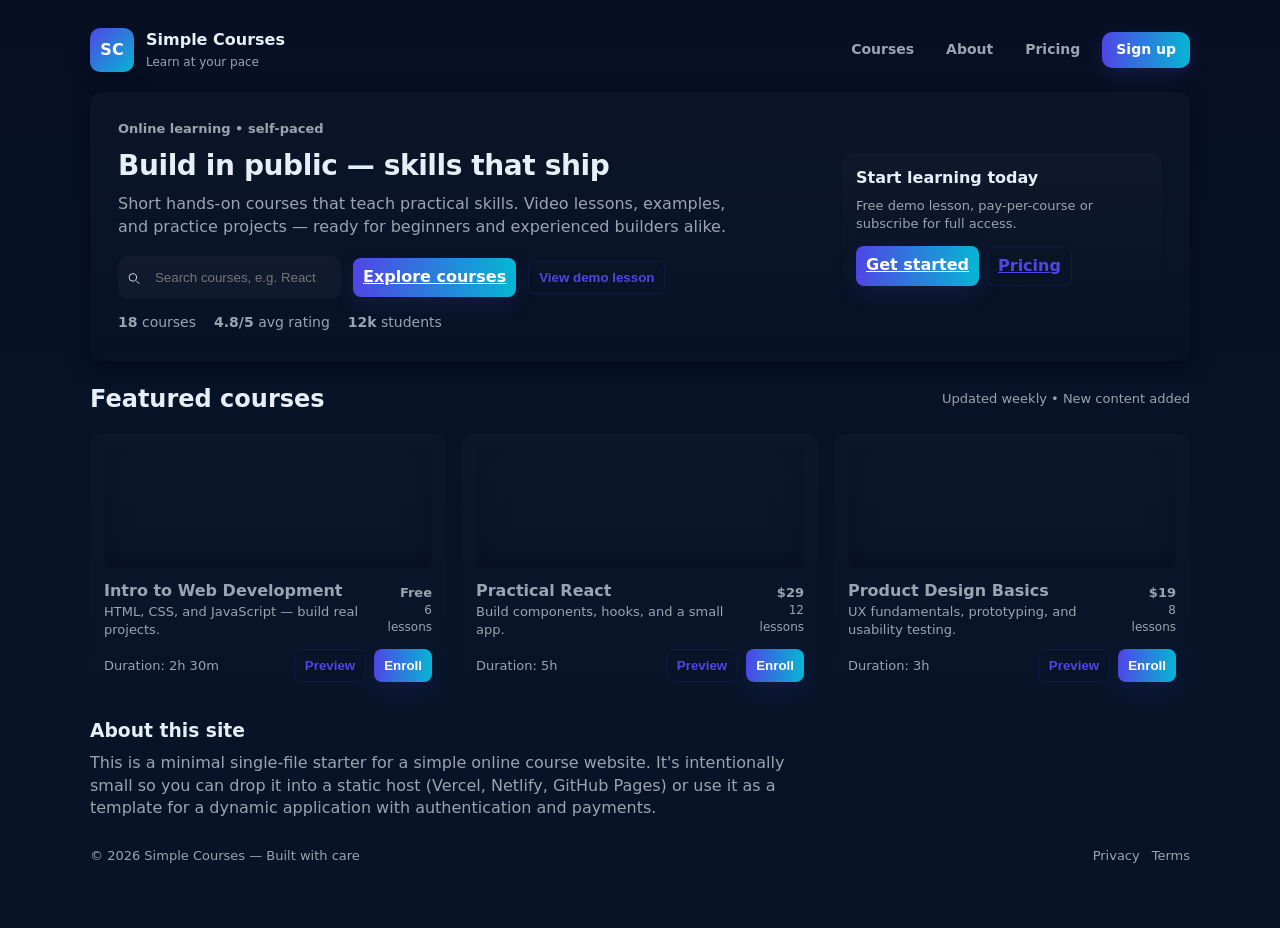
==== index.html @ 6890c23a "Create index.html index file added" ====
<!doctype html>
<html lang="en">

<head>
  <meta charset="utf-8" />
  <meta name="viewport" content="width=device-width,initial-scale=1" />
  <meta name="description" content="Simple online course website — discover, enroll, and learn." />
  <title>Simple Courses — Learn Online</title>

  <style>
    :root {
      --bg: #0f1724;
      --card: #0b1320;
      --muted: #9aa4b2;
      --accent: #4f46e5;
      --glass: rgba(255, 255, 255, 0.04);
      --radius: 12px;
      --max-width: 1100px;
      --content-padding: 24px;
      --shadow: 0 6px 18px rgba(2, 6, 23, 0.6);
      color-scheme: dark;
    }

    html,
    body {
      height: 100%;
      margin: 0;
      font-family: Inter, ui-sans-serif, system-ui, -apple-system, "Segoe UI", Roboto, "Helvetica Neue", Arial;
      background: linear-gradient(180deg, #071023 0%, #071428 60%), var(--bg);
      color: #e6eef6;
      -webkit-font-smoothing: antialiased;
      -moz-osx-font-smoothing: grayscale;
      line-height: 1.4;
    }

    .wrap {
      max-width: var(--max-width);
      margin: 28px auto;
      padding: 0 var(--content-padding);
    }

    header {
      display: flex;
      align-items: center;
      justify-content: space-between;
      gap: 16px;
      margin-bottom: 20px;
    }

    .brand {
      display: flex;
      align-items: center;
      gap: 12px;
      text-decoration: none;
      color: inherit;
    }

    .logo {
      width: 44px;
      height: 44px;
      border-radius: 10px;
      background: linear-gradient(135deg, var(--accent), #06b6d4);
      display: grid;
      place-items: center;
      box-shadow: var(--shadow);
      font-weight: 700;
      color: white;
    }

    nav {
      display: flex;
      gap: 12px;
      align-items: center;
    }

    nav a {
      color: var(--muted);
      text-decoration: none;
      padding: 8px 10px;
      border-radius: 8px;
      font-weight: 600;
      font-size: 14px;
    }

    nav a:hover {
      color: white;
      background: var(--glass);
    }

    .cta {
      background: linear-gradient(90deg, var(--accent), #06b6d4);
      color: white;
      padding: 8px 14px;
      border-radius: 10px;
      text-decoration: none;
      font-weight: 700;
      box-shadow: 0 6px 18px rgba(79, 70, 229, 0.18);
    }

    /* Hero */
    .hero {
      display: flex;
      gap: 28px;
      align-items: center;
      justify-content: space-between;
      background: linear-gradient(180deg, rgba(255, 255, 255, 0.02), transparent);
      padding: 28px;
      border-radius: var(--radius);
      box-shadow: var(--shadow);
      margin-bottom: 22px;
    }

    .hero .left {
      flex: 1 1 520px;
    }

    .eyebrow {
      color: var(--muted);
      font-weight: 600;
      font-size: 13px;
      margin-bottom: 8px;
    }

    h1 {
      margin: 0 0 8px 0;
      font-size: 28px;
      letter-spacing: -0.4px;
    }

    p.lead {
      margin: 0;
      color: var(--muted);
      max-width: 60ch;
    }

    .hero-actions {
      margin-top: 18px;
      display: flex;
      gap: 12px;
      align-items: center;
      flex-wrap: wrap;
    }

    .search {
      display: flex;
      background: rgba(255, 255, 255, 0.03);
      padding: 8px;
      border-radius: 10px;
      gap: 8px;
      align-items: center;
      max-width: 420px;
    }

    .search input {
      background: transparent;
      border: 0;
      color: inherit;
      outline: none;
      padding: 6px;
      width: 100%;
    }

    .stats {
      display: flex;
      gap: 18px;
      color: var(--muted);
      margin-top: 14px;
      font-size: 14px;
    }

    /* Courses grid */
    .grid {
      display: grid;
      grid-template-columns: repeat(auto-fit, minmax(240px, 1fr));
      gap: 16px;
      margin-top: 18px;
    }

    .card {
      background: linear-gradient(180deg, rgba(255, 255, 255, 0.02), transparent);
      padding: 14px;
      border-radius: 12px;
      display: flex;
      flex-direction: column;
      gap: 12px;
      min-height: 160px;
      transition: transform .16s ease, box-shadow .16s ease;
    }

    .card:hover {
      transform: translateY(-6px);
      box-shadow: 0 12px 36px rgba(2, 6, 23, 0.6);
    }

    .thumb {
      height: 120px;
      border-radius: 8px;
      background-size: cover;
      background-position: center;
      flex-shrink: 0;
      box-shadow: inset 0 -10px 30px rgba(0, 0, 0, 0.25);
    }

    .meta {
      display: flex;
      justify-content: space-between;
      align-items: center;
      gap: 8px;
      color: var(--muted);
      font-size: 13px;
    }

    .title {
      font-weight: 700;
      font-size: 16px;
      margin: 0;
    }

    .desc {
      color: var(--muted);
      font-size: 13px;
      margin: 0;
    }

    .row {
      display: flex;
      gap: 10px;
      align-items: center;
    }

    .btn {
      background: transparent;
      color: var(--accent);
      border: 1px solid rgba(79, 70, 229, 0.14);
      padding: 8px 10px;
      border-radius: 8px;
      font-weight: 700;
      cursor: pointer;
    }

    .btn.primary {
      background: linear-gradient(90deg, var(--accent), #06b6d4);
      color: white;
      border: 0;
      box-shadow: 0 8px 22px rgba(79, 70, 229, 0.14);
    }

    footer {
      margin-top: 28px;
      color: var(--muted);
      font-size: 13px;
      display: flex;
      justify-content: space-between;
      flex-wrap: wrap;
      gap: 8px;
      align-items: center;
    }

    /* small screens */
    @media (max-width:720px) {
      .hero {
        flex-direction: column;
        align-items: stretch;
      }

      h1 {
        font-size: 22px;
      }

      .stats {
        flex-direction: column;
        gap: 6px;
      }

      header {
        gap: 10px;
      }

      nav {
        display: none;
      }
    }
  </style>
</head>

<body>
  <div class="wrap" id="app">
    <header aria-label="Top">
      <a class="brand" href="#" aria-label="Simple Courses home">
        <div class="logo" aria-hidden="true">SC</div>
        <div>
          <div style="font-weight:800">Simple Courses</div>
          <div style="color:var(--muted); font-size:12px; margin-top:2px">Learn at your pace</div>
        </div>
      </a>

      <nav aria-label="Primary">
        <a href="#courses">Courses</a>
        <a href="#about">About</a>
        <a href="#pricing">Pricing</a>
        <a class="cta" href="#signup">Sign up</a>
      </nav>
    </header>

    <main>
      <section class="hero" aria-labelledby="hero-heading">
        <div class="left">
          <div class="eyebrow">Online learning • self-paced</div>
          <h1 id="hero-heading">Build in public — skills that ship</h1>
          <p class="lead">Short hands-on courses that teach practical skills. Video lessons, examples, and practice
            projects — ready for beginners and experienced builders alike.</p>

          <div class="hero-actions" aria-hidden="false">
            <div class="search" role="search" aria-label="Search courses">
              <svg width="18" height="18" viewBox="0 0 24 24" fill="none" aria-hidden="true">
                <path d="M21 21l-4.35-4.35" stroke="currentColor" stroke-width="1.4" stroke-linecap="round"
                  stroke-linejoin="round"></path>
                <circle cx="11" cy="11" r="6" stroke="currentColor" stroke-width="1.4" stroke-linecap="round"
                  stroke-linejoin="round"></circle>
              </svg>
              <input id="search" placeholder="Search courses, e.g. React" />
            </div>

            <a href="#courses" class="btn primary">Explore courses</a>
            <button class="btn" id="demoBtn">View demo lesson</button>
          </div>

          <div class="stats" role="list" aria-label="Site statistics">
            <div role="listitem"><strong>18</strong> courses</div>
            <div role="listitem"><strong>4.8/5</strong> avg rating</div>
            <div role="listitem"><strong>12k</strong> students</div>
          </div>
        </div>

        <div class="right" style="width:320px;flex-shrink:0">
          <div
            style="background:linear-gradient(180deg, rgba(255,255,255,0.02), transparent); border-radius:12px; padding:14px;">
            <div style="font-weight:800; margin-bottom:8px">Start learning today</div>
            <div style="color:var(--muted); font-size:13px; margin-bottom:12px">Free demo lesson, pay-per-course or
              subscribe for full access.</div>
            <div style="display:flex; gap:8px; flex-wrap:wrap">
              <a class="btn primary" href="#signup">Get started</a>
              <a class="btn" href="#pricing">Pricing</a>
            </div>
          </div>
        </div>
      </section>

      <section id="courses" aria-labelledby="courses-heading" style="margin-top:18px;">
        <div style="display:flex; align-items:center; justify-content:space-between; gap:12px; margin-bottom:12px;">
          <h2 id="courses-heading" style="margin:0">Featured courses</h2>
          <div style="color:var(--muted); font-size:13px">Updated weekly • New content added</div>
        </div>

        <div class="grid" id="coursesGrid">
          <!-- Course card 1 -->
          <article class="card" data-id="1">
            <div class="thumb"
              style="background-image: url('https://images.unsplash.com/photo-1526378720000-5fbb9a6f71b3?q=80&w=800&auto=format&fit=crop&ixlib=rb-4.0.3&s=4d1c6b2b5c8e3a2fdf1a2d8f9f2f6b6a');"
              role="img" aria-label="Course: Intro to Web Development"></div>
            <div>
              <div class="meta">
                <div style="display:flex; flex-direction:column;">
                  <div class="title">Intro to Web Development</div>
                  <div class="desc">HTML, CSS, and JavaScript — build real projects.</div>
                </div>
                <div style="text-align:right">
                  <div style="font-weight:800">Free</div>
                  <div style="color:var(--muted); font-size:12px">6 lessons</div>
                </div>
              </div>

              <div style="display:flex; justify-content:space-between; align-items:center; margin-top:10px;">
                <div style="color:var(--muted); font-size:13px">Duration: 2h 30m</div>
                <div style="display:flex; gap:8px;">
                  <button class="btn" data-action="preview">Preview</button>
                  <button class="btn primary" data-action="enroll">Enroll</button>
                </div>
              </div>
            </div>
          </article>

          <!-- Course card 2 -->
          <article class="card" data-id="2">
            <div class="thumb"
              style="background-image: url('https://images.unsplash.com/photo-1526378720000-0a3a74b0b6f2?q=80&w=800&auto=format&fit=crop&ixlib=rb-4.0.3&s=7ad2d3c6a8f16b5f9a5f8e6a1b4f4d61');"
              role="img" aria-label="Course: Practical React"></div>
            <div>
              <div class="meta">
                <div style="display:flex; flex-direction:column;">
                  <div class="title">Practical React</div>
                  <div class="desc">Build components, hooks, and a small app.</div>
                </div>
                <div style="text-align:right">
                  <div style="font-weight:800">$29</div>
                  <div style="color:var(--muted); font-size:12px">12 lessons</div>
                </div>
              </div>

              <div style="display:flex; justify-content:space-between; align-items:center; margin-top:10px;">
                <div style="color:var(--muted); font-size:13px">Duration: 5h</div>
                <div style="display:flex; gap:8px;">
                  <button class="btn" data-action="preview">Preview</button>
                  <button class="btn primary" data-action="enroll">Enroll</button>
                </div>
              </div>
            </div>
          </article>

          <!-- Course card 3 -->
          <article class="card" data-id="3">
            <div class="thumb"
              style="background-image: url('https://images.unsplash.com/photo-1526378720000-6d7f3f3a1c5a?q=80&w=800&auto=format&fit=crop&ixlib=rb-4.0.3&s=9b2b4d3e5f6c7a8b9c0d1e2f3a4b5c6d');"
              role="img" aria-label="Course: Product Design Basics"></div>
            <div>
              <div class="meta">
                <div style="display:flex; flex-direction:column;">
                  <div class="title">Product Design Basics</div>
                  <div class="desc">UX fundamentals, prototyping, and usability testing.</div>
                </div>
                <div style="text-align:right">
                  <div style="font-weight:800">$19</div>
                  <div style="color:var(--muted); font-size:12px">8 lessons</div>
                </div>
              </div>

              <div style="display:flex; justify-content:space-between; align-items:center; margin-top:10px;">
                <div style="color:var(--muted); font-size:13px">Duration: 3h</div>
                <div style="display:flex; gap:8px;">
                  <button class="btn" data-action="preview">Preview</button>
                  <button class="btn primary" data-action="enroll">Enroll</button>
                </div>
              </div>
            </div>
          </article>

        </div>
      </section>

      <section id="about" style="margin-top:22px;">
        <h3 style="margin:0 0 8px 0">About this site</h3>
        <p style="margin:0; color:var(--muted); max-width:70ch">This is a minimal single-file starter for a simple
          online course website. It's intentionally small so you can drop it into a static host (Vercel, Netlify, GitHub
          Pages) or use it as a template for a dynamic application with authentication and payments.</p>
      </section>
    </main>

    <footer>
      <div>© <span id="year"></span> Simple Courses — Built with care</div>
      <div style="display:flex; gap:12px;">
        <a href="#privacy" style="color:var(--muted); text-decoration:none">Privacy</a>
        <a href="#terms" style="color:var(--muted); text-decoration:none">Terms</a>
      </div>
    </footer>
  </div>

  <!-- Simple modal + small JS for demo interactions -->
  <div id="modal" role="dialog" aria-modal="true" aria-hidden="true"
    style="display:none;position:fixed;inset:0;align-items:center;justify-content:center;z-index:60;">
    <div style="position:absolute;inset:0;background:linear-gradient(180deg, rgba(3,7,18,0.75), rgba(3,7,18,0.85));"
      data-dismiss></div>
    <div
      style="background:var(--card);border-radius:12px;max-width:820px;width:92%;padding:18px;z-index:80;box-shadow:var(--shadow);">
      <div style="display:flex;justify-content:space-between;align-items:center;margin-bottom:10px;">
        <div style="font-weight:800">Demo lesson</div>
        <button id="closeModal" class="btn" aria-label="Close">Close</button>
      </div>
      <div style="background:#000; border-radius:8px; overflow:hidden; height:420px; display:grid;place-items:center;">
        <video controls style="width:100%;height:100%;object-fit:cover" src="" id="demoVideo"
          aria-label="Demo lesson video">
          Your browser does not support the video tag.
        </video>
        <div id="videoFallback" style="color:var(--muted); position:absolute; text-align:center; padding:12px;"></div>
      </div>
    </div>
  </div>

  <script>
    // small helpers
    document.getElementById('year').textContent = new Date().getFullYear();

    // modal logic for demo lesson
    const modal = document.getElementById('modal');
    const demoBtn = document.getElementById('demoBtn');
    const demoVideo = document.getElementById('demoVideo');
    const closeModal = document.getElementById('closeModal');

    demoBtn.addEventListener('click', () => openModal());
    closeModal.addEventListener('click', closeModalFn);
    modal.querySelector('[data-dismiss]').addEventListener('click', closeModalFn);

    function openModal() {
      // example public domain demo video (small). If blocked, fallback text shows.
      demoVideo.src = 'https://interactive-examples.mdn.mozilla.net/media/cc0-videos/flower.mp4';
      modal.style.display = 'flex';
      modal.setAttribute('aria-hidden', 'false');
      demoVideo.play().catch(() => { document.getElementById('videoFallback').textContent = 'Demo video unavailable in this environment.' });
    }

    function closeModalFn() {
      demoVideo.pause();
      demoVideo.src = '';
      modal.style.display = 'none';
      modal.setAttribute('aria-hidden', 'true');
      document.getElementById('videoFallback').textContent = '';
    }

    // course interaction (preview/enroll)
    document.getElementById('coursesGrid').addEventListener('click', (e) => {
      const btn = e.target.closest('button');
      if (!btn) return;
      const card = btn.closest('.card');
      const id = card && card.getAttribute('data-id');
      const action = btn.getAttribute('data-action');

      if (action === 'preview') {
        // open modal as preview (reusing demo)
        openModal();
      } else if (action === 'enroll') {
        // mimic enroll action
        btn.textContent = 'Enrolled';
        btn.disabled = true;
        btn.style.opacity = '0.95';
        btn.style.cursor = 'default';
        // small localStorage to remember enrollments for demo
        const enrolled = JSON.parse(localStorage.getItem('enrolled') || '{}');
        enrolled[id] = true;
        localStorage.setItem('enrolled', JSON.stringify(enrolled));
      }
    });

    // restore enroll state on load
    (function restoreEnrolled() {
      const enrolled = JSON.parse(localStorage.getItem('enrolled') || '{}');
      for (const id in enrolled) {
        if (enrolled[id]) {
          const card = document.querySelector('.card[data-id="' + id + '"]');
          if (card) {
            const btn = card.querySelector('button[data-action="enroll"]');
            if (btn) {
              btn.textContent = 'Enrolled';
              btn.disabled = true;
              btn.style.opacity = '0.95';
              btn.style.cursor = 'default';
            }
          }
        }
      }
    })();

    // basic search (client-side)
    document.getElementById('search').addEventListener('input', (e) => {
      const q = (e.target.value || '').toLowerCase().trim();
      document.querySelectorAll('#coursesGrid .card').forEach(card => {
        const text = (card.textContent || '').toLowerCase();
        card.style.display = !q || text.includes(q) ? '' : 'none';
      });
    });

    // Accessibility: close modal with Esc
    document.addEventListener('keydown', (ev) => {
      if (ev.key === 'Escape' && modal.style.display === 'flex') closeModalFn();
    });
  </script>
</body>

</html>
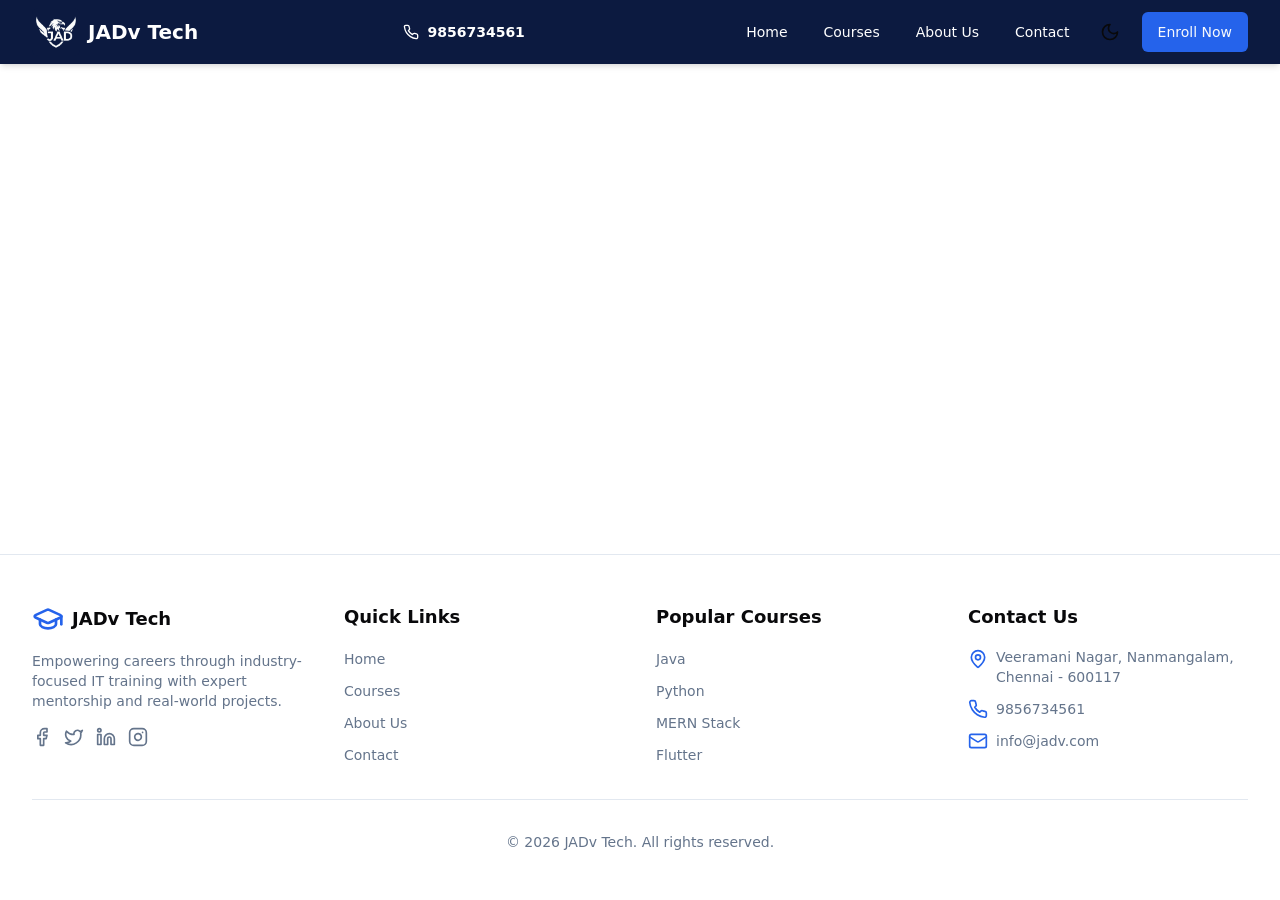
==== commit c79e1e05: "website added website added" ====
--- a/index.html
+++ b/index.html
@@ -1,567 +1,17 @@
-<!doctype html>
-<html lang="en">
-
-<head>
-  <meta charset="utf-8" />
-  <meta name="viewport" content="width=device-width,initial-scale=1" />
-  <meta name="description" content="Simple online course website — discover, enroll, and learn." />
-  <title>Simple Courses — Learn Online</title>
-
-  <style>
-    :root {
-      --bg: #0f1724;
-      --card: #0b1320;
-      --muted: #9aa4b2;
-      --accent: #4f46e5;
-      --glass: rgba(255, 255, 255, 0.04);
-      --radius: 12px;
-      --max-width: 1100px;
-      --content-padding: 24px;
-      --shadow: 0 6px 18px rgba(2, 6, 23, 0.6);
-      color-scheme: dark;
-    }
-
-    html,
-    body {
-      height: 100%;
-      margin: 0;
-      font-family: Inter, ui-sans-serif, system-ui, -apple-system, "Segoe UI", Roboto, "Helvetica Neue", Arial;
-      background: linear-gradient(180deg, #071023 0%, #071428 60%), var(--bg);
-      color: #e6eef6;
-      -webkit-font-smoothing: antialiased;
-      -moz-osx-font-smoothing: grayscale;
-      line-height: 1.4;
-    }
-
-    .wrap {
-      max-width: var(--max-width);
-      margin: 28px auto;
-      padding: 0 var(--content-padding);
-    }
-
-    header {
-      display: flex;
-      align-items: center;
-      justify-content: space-between;
-      gap: 16px;
-      margin-bottom: 20px;
-    }
-
-    .brand {
-      display: flex;
-      align-items: center;
-      gap: 12px;
-      text-decoration: none;
-      color: inherit;
-    }
-
-    .logo {
-      width: 44px;
-      height: 44px;
-      border-radius: 10px;
-      background: linear-gradient(135deg, var(--accent), #06b6d4);
-      display: grid;
-      place-items: center;
-      box-shadow: var(--shadow);
-      font-weight: 700;
-      color: white;
-    }
-
-    nav {
-      display: flex;
-      gap: 12px;
-      align-items: center;
-    }
-
-    nav a {
-      color: var(--muted);
-      text-decoration: none;
-      padding: 8px 10px;
-      border-radius: 8px;
-      font-weight: 600;
-      font-size: 14px;
-    }
-
-    nav a:hover {
-      color: white;
-      background: var(--glass);
-    }
-
-    .cta {
-      background: linear-gradient(90deg, var(--accent), #06b6d4);
-      color: white;
-      padding: 8px 14px;
-      border-radius: 10px;
-      text-decoration: none;
-      font-weight: 700;
-      box-shadow: 0 6px 18px rgba(79, 70, 229, 0.18);
-    }
-
-    /* Hero */
-    .hero {
-      display: flex;
-      gap: 28px;
-      align-items: center;
-      justify-content: space-between;
-      background: linear-gradient(180deg, rgba(255, 255, 255, 0.02), transparent);
-      padding: 28px;
-      border-radius: var(--radius);
-      box-shadow: var(--shadow);
-      margin-bottom: 22px;
-    }
-
-    .hero .left {
-      flex: 1 1 520px;
-    }
-
-    .eyebrow {
-      color: var(--muted);
-      font-weight: 600;
-      font-size: 13px;
-      margin-bottom: 8px;
-    }
-
-    h1 {
-      margin: 0 0 8px 0;
-      font-size: 28px;
-      letter-spacing: -0.4px;
-    }
-
-    p.lead {
-      margin: 0;
-      color: var(--muted);
-      max-width: 60ch;
-    }
-
-    .hero-actions {
-      margin-top: 18px;
-      display: flex;
-      gap: 12px;
-      align-items: center;
-      flex-wrap: wrap;
-    }
-
-    .search {
-      display: flex;
-      background: rgba(255, 255, 255, 0.03);
-      padding: 8px;
-      border-radius: 10px;
-      gap: 8px;
-      align-items: center;
-      max-width: 420px;
-    }
-
-    .search input {
-      background: transparent;
-      border: 0;
-      color: inherit;
-      outline: none;
-      padding: 6px;
-      width: 100%;
-    }
-
-    .stats {
-      display: flex;
-      gap: 18px;
-      color: var(--muted);
-      margin-top: 14px;
-      font-size: 14px;
-    }
-
-    /* Courses grid */
-    .grid {
-      display: grid;
-      grid-template-columns: repeat(auto-fit, minmax(240px, 1fr));
-      gap: 16px;
-      margin-top: 18px;
-    }
-
-    .card {
-      background: linear-gradient(180deg, rgba(255, 255, 255, 0.02), transparent);
-      padding: 14px;
-      border-radius: 12px;
-      display: flex;
-      flex-direction: column;
-      gap: 12px;
-      min-height: 160px;
-      transition: transform .16s ease, box-shadow .16s ease;
-    }
-
-    .card:hover {
-      transform: translateY(-6px);
-      box-shadow: 0 12px 36px rgba(2, 6, 23, 0.6);
-    }
-
-    .thumb {
-      height: 120px;
-      border-radius: 8px;
-      background-size: cover;
-      background-position: center;
-      flex-shrink: 0;
-      box-shadow: inset 0 -10px 30px rgba(0, 0, 0, 0.25);
-    }
-
-    .meta {
-      display: flex;
-      justify-content: space-between;
-      align-items: center;
-      gap: 8px;
-      color: var(--muted);
-      font-size: 13px;
-    }
-
-    .title {
-      font-weight: 700;
-      font-size: 16px;
-      margin: 0;
-    }
-
-    .desc {
-      color: var(--muted);
-      font-size: 13px;
-      margin: 0;
-    }
-
-    .row {
-      display: flex;
-      gap: 10px;
-      align-items: center;
-    }
-
-    .btn {
-      background: transparent;
-      color: var(--accent);
-      border: 1px solid rgba(79, 70, 229, 0.14);
-      padding: 8px 10px;
-      border-radius: 8px;
-      font-weight: 700;
-      cursor: pointer;
-    }
-
-    .btn.primary {
-      background: linear-gradient(90deg, var(--accent), #06b6d4);
-      color: white;
-      border: 0;
-      box-shadow: 0 8px 22px rgba(79, 70, 229, 0.14);
-    }
-
-    footer {
-      margin-top: 28px;
-      color: var(--muted);
-      font-size: 13px;
-      display: flex;
-      justify-content: space-between;
-      flex-wrap: wrap;
-      gap: 8px;
-      align-items: center;
-    }
-
-    /* small screens */
-    @media (max-width:720px) {
-      .hero {
-        flex-direction: column;
-        align-items: stretch;
-      }
-
-      h1 {
-        font-size: 22px;
-      }
-
-      .stats {
-        flex-direction: column;
-        gap: 6px;
-      }
-
-      header {
-        gap: 10px;
-      }
-
-      nav {
-        display: none;
-      }
-    }
-  </style>
-</head>
-
-<body>
-  <div class="wrap" id="app">
-    <header aria-label="Top">
-      <a class="brand" href="#" aria-label="Simple Courses home">
-        <div class="logo" aria-hidden="true">SC</div>
-        <div>
-          <div style="font-weight:800">Simple Courses</div>
-          <div style="color:var(--muted); font-size:12px; margin-top:2px">Learn at your pace</div>
-        </div>
-      </a>
-
-      <nav aria-label="Primary">
-        <a href="#courses">Courses</a>
-        <a href="#about">About</a>
-        <a href="#pricing">Pricing</a>
-        <a class="cta" href="#signup">Sign up</a>
-      </nav>
-    </header>
-
-    <main>
-      <section class="hero" aria-labelledby="hero-heading">
-        <div class="left">
-          <div class="eyebrow">Online learning • self-paced</div>
-          <h1 id="hero-heading">Build in public — skills that ship</h1>
-          <p class="lead">Short hands-on courses that teach practical skills. Video lessons, examples, and practice
-            projects — ready for beginners and experienced builders alike.</p>
-
-          <div class="hero-actions" aria-hidden="false">
-            <div class="search" role="search" aria-label="Search courses">
-              <svg width="18" height="18" viewBox="0 0 24 24" fill="none" aria-hidden="true">
-                <path d="M21 21l-4.35-4.35" stroke="currentColor" stroke-width="1.4" stroke-linecap="round"
-                  stroke-linejoin="round"></path>
-                <circle cx="11" cy="11" r="6" stroke="currentColor" stroke-width="1.4" stroke-linecap="round"
-                  stroke-linejoin="round"></circle>
-              </svg>
-              <input id="search" placeholder="Search courses, e.g. React" />
-            </div>
-
-            <a href="#courses" class="btn primary">Explore courses</a>
-            <button class="btn" id="demoBtn">View demo lesson</button>
-          </div>
-
-          <div class="stats" role="list" aria-label="Site statistics">
-            <div role="listitem"><strong>18</strong> courses</div>
-            <div role="listitem"><strong>4.8/5</strong> avg rating</div>
-            <div role="listitem"><strong>12k</strong> students</div>
-          </div>
-        </div>
-
-        <div class="right" style="width:320px;flex-shrink:0">
-          <div
-            style="background:linear-gradient(180deg, rgba(255,255,255,0.02), transparent); border-radius:12px; padding:14px;">
-            <div style="font-weight:800; margin-bottom:8px">Start learning today</div>
-            <div style="color:var(--muted); font-size:13px; margin-bottom:12px">Free demo lesson, pay-per-course or
-              subscribe for full access.</div>
-            <div style="display:flex; gap:8px; flex-wrap:wrap">
-              <a class="btn primary" href="#signup">Get started</a>
-              <a class="btn" href="#pricing">Pricing</a>
-            </div>
-          </div>
-        </div>
-      </section>
-
-      <section id="courses" aria-labelledby="courses-heading" style="margin-top:18px;">
-        <div style="display:flex; align-items:center; justify-content:space-between; gap:12px; margin-bottom:12px;">
-          <h2 id="courses-heading" style="margin:0">Featured courses</h2>
-          <div style="color:var(--muted); font-size:13px">Updated weekly • New content added</div>
-        </div>
-
-        <div class="grid" id="coursesGrid">
-          <!-- Course card 1 -->
-          <article class="card" data-id="1">
-            <div class="thumb"
-              style="background-image: url('https://images.unsplash.com/photo-1526378720000-5fbb9a6f71b3?q=80&w=800&auto=format&fit=crop&ixlib=rb-4.0.3&s=4d1c6b2b5c8e3a2fdf1a2d8f9f2f6b6a');"
-              role="img" aria-label="Course: Intro to Web Development"></div>
-            <div>
-              <div class="meta">
-                <div style="display:flex; flex-direction:column;">
-                  <div class="title">Intro to Web Development</div>
-                  <div class="desc">HTML, CSS, and JavaScript — build real projects.</div>
-                </div>
-                <div style="text-align:right">
-                  <div style="font-weight:800">Free</div>
-                  <div style="color:var(--muted); font-size:12px">6 lessons</div>
-                </div>
-              </div>
-
-              <div style="display:flex; justify-content:space-between; align-items:center; margin-top:10px;">
-                <div style="color:var(--muted); font-size:13px">Duration: 2h 30m</div>
-                <div style="display:flex; gap:8px;">
-                  <button class="btn" data-action="preview">Preview</button>
-                  <button class="btn primary" data-action="enroll">Enroll</button>
-                </div>
-              </div>
-            </div>
-          </article>
-
-          <!-- Course card 2 -->
-          <article class="card" data-id="2">
-            <div class="thumb"
-              style="background-image: url('https://images.unsplash.com/photo-1526378720000-0a3a74b0b6f2?q=80&w=800&auto=format&fit=crop&ixlib=rb-4.0.3&s=7ad2d3c6a8f16b5f9a5f8e6a1b4f4d61');"
-              role="img" aria-label="Course: Practical React"></div>
-            <div>
-              <div class="meta">
-                <div style="display:flex; flex-direction:column;">
-                  <div class="title">Practical React</div>
-                  <div class="desc">Build components, hooks, and a small app.</div>
-                </div>
-                <div style="text-align:right">
-                  <div style="font-weight:800">$29</div>
-                  <div style="color:var(--muted); font-size:12px">12 lessons</div>
-                </div>
-              </div>
-
-              <div style="display:flex; justify-content:space-between; align-items:center; margin-top:10px;">
-                <div style="color:var(--muted); font-size:13px">Duration: 5h</div>
-                <div style="display:flex; gap:8px;">
-                  <button class="btn" data-action="preview">Preview</button>
-                  <button class="btn primary" data-action="enroll">Enroll</button>
-                </div>
-              </div>
-            </div>
-          </article>
-
-          <!-- Course card 3 -->
-          <article class="card" data-id="3">
-            <div class="thumb"
-              style="background-image: url('https://images.unsplash.com/photo-1526378720000-6d7f3f3a1c5a?q=80&w=800&auto=format&fit=crop&ixlib=rb-4.0.3&s=9b2b4d3e5f6c7a8b9c0d1e2f3a4b5c6d');"
-              role="img" aria-label="Course: Product Design Basics"></div>
-            <div>
-              <div class="meta">
-                <div style="display:flex; flex-direction:column;">
-                  <div class="title">Product Design Basics</div>
-                  <div class="desc">UX fundamentals, prototyping, and usability testing.</div>
-                </div>
-                <div style="text-align:right">
-                  <div style="font-weight:800">$19</div>
-                  <div style="color:var(--muted); font-size:12px">8 lessons</div>
-                </div>
-              </div>
-
-              <div style="display:flex; justify-content:space-between; align-items:center; margin-top:10px;">
-                <div style="color:var(--muted); font-size:13px">Duration: 3h</div>
-                <div style="display:flex; gap:8px;">
-                  <button class="btn" data-action="preview">Preview</button>
-                  <button class="btn primary" data-action="enroll">Enroll</button>
-                </div>
-              </div>
-            </div>
-          </article>
-
-        </div>
-      </section>
-
-      <section id="about" style="margin-top:22px;">
-        <h3 style="margin:0 0 8px 0">About this site</h3>
-        <p style="margin:0; color:var(--muted); max-width:70ch">This is a minimal single-file starter for a simple
-          online course website. It's intentionally small so you can drop it into a static host (Vercel, Netlify, GitHub
-          Pages) or use it as a template for a dynamic application with authentication and payments.</p>
-      </section>
-    </main>
-
-    <footer>
-      <div>© <span id="year"></span> Simple Courses — Built with care</div>
-      <div style="display:flex; gap:12px;">
-        <a href="#privacy" style="color:var(--muted); text-decoration:none">Privacy</a>
-        <a href="#terms" style="color:var(--muted); text-decoration:none">Terms</a>
-      </div>
-    </footer>
-  </div>
-
-  <!-- Simple modal + small JS for demo interactions -->
-  <div id="modal" role="dialog" aria-modal="true" aria-hidden="true"
-    style="display:none;position:fixed;inset:0;align-items:center;justify-content:center;z-index:60;">
-    <div style="position:absolute;inset:0;background:linear-gradient(180deg, rgba(3,7,18,0.75), rgba(3,7,18,0.85));"
-      data-dismiss></div>
-    <div
-      style="background:var(--card);border-radius:12px;max-width:820px;width:92%;padding:18px;z-index:80;box-shadow:var(--shadow);">
-      <div style="display:flex;justify-content:space-between;align-items:center;margin-bottom:10px;">
-        <div style="font-weight:800">Demo lesson</div>
-        <button id="closeModal" class="btn" aria-label="Close">Close</button>
-      </div>
-      <div style="background:#000; border-radius:8px; overflow:hidden; height:420px; display:grid;place-items:center;">
-        <video controls style="width:100%;height:100%;object-fit:cover" src="" id="demoVideo"
-          aria-label="Demo lesson video">
-          Your browser does not support the video tag.
-        </video>
-        <div id="videoFallback" style="color:var(--muted); position:absolute; text-align:center; padding:12px;"></div>
-      </div>
-    </div>
-  </div>
-
-  <script>
-    // small helpers
-    document.getElementById('year').textContent = new Date().getFullYear();
-
-    // modal logic for demo lesson
-    const modal = document.getElementById('modal');
-    const demoBtn = document.getElementById('demoBtn');
-    const demoVideo = document.getElementById('demoVideo');
-    const closeModal = document.getElementById('closeModal');
-
-    demoBtn.addEventListener('click', () => openModal());
-    closeModal.addEventListener('click', closeModalFn);
-    modal.querySelector('[data-dismiss]').addEventListener('click', closeModalFn);
-
-    function openModal() {
-      // example public domain demo video (small). If blocked, fallback text shows.
-      demoVideo.src = 'https://interactive-examples.mdn.mozilla.net/media/cc0-videos/flower.mp4';
-      modal.style.display = 'flex';
-      modal.setAttribute('aria-hidden', 'false');
-      demoVideo.play().catch(() => { document.getElementById('videoFallback').textContent = 'Demo video unavailable in this environment.' });
-    }
-
-    function closeModalFn() {
-      demoVideo.pause();
-      demoVideo.src = '';
-      modal.style.display = 'none';
-      modal.setAttribute('aria-hidden', 'true');
-      document.getElementById('videoFallback').textContent = '';
-    }
-
-    // course interaction (preview/enroll)
-    document.getElementById('coursesGrid').addEventListener('click', (e) => {
-      const btn = e.target.closest('button');
-      if (!btn) return;
-      const card = btn.closest('.card');
-      const id = card && card.getAttribute('data-id');
-      const action = btn.getAttribute('data-action');
-
-      if (action === 'preview') {
-        // open modal as preview (reusing demo)
-        openModal();
-      } else if (action === 'enroll') {
-        // mimic enroll action
-        btn.textContent = 'Enrolled';
-        btn.disabled = true;
-        btn.style.opacity = '0.95';
-        btn.style.cursor = 'default';
-        // small localStorage to remember enrollments for demo
-        const enrolled = JSON.parse(localStorage.getItem('enrolled') || '{}');
-        enrolled[id] = true;
-        localStorage.setItem('enrolled', JSON.stringify(enrolled));
-      }
-    });
-
-    // restore enroll state on load
-    (function restoreEnrolled() {
-      const enrolled = JSON.parse(localStorage.getItem('enrolled') || '{}');
-      for (const id in enrolled) {
-        if (enrolled[id]) {
-          const card = document.querySelector('.card[data-id="' + id + '"]');
-          if (card) {
-            const btn = card.querySelector('button[data-action="enroll"]');
-            if (btn) {
-              btn.textContent = 'Enrolled';
-              btn.disabled = true;
-              btn.style.opacity = '0.95';
-              btn.style.cursor = 'default';
-            }
-          }
-        }
-      }
-    })();
-
-    // basic search (client-side)
-    document.getElementById('search').addEventListener('input', (e) => {
-      const q = (e.target.value || '').toLowerCase().trim();
-      document.querySelectorAll('#coursesGrid .card').forEach(card => {
-        const text = (card.textContent || '').toLowerCase();
-        card.style.display = !q || text.includes(q) ? '' : 'none';
-      });
-    });
-
-    // Accessibility: close modal with Esc
-    document.addEventListener('keydown', (ev) => {
-      if (ev.key === 'Escape' && modal.style.display === 'flex') closeModalFn();
-    });
-  </script>
-</body>
-
-</html>+<!DOCTYPE html>
+<html lang="en">
+  <head>
+    <meta charset="UTF-8" />
+    <link rel="icon" type="image/png" href="/newlogo-blue.png" />
+    <meta name="viewport" content="width=device-width, initial-scale=1.0" />
+    <meta name="description" content="JADv Tech - Premium IT Training with Industry Experts. Learn Java, Python, MERN Stack, Flutter, and more with real-time projects and job assistance." />
+    <meta name="keywords" content="IT training, Full Stack Development, Angular, Spring Boot, MERN Stack, MongoDB, Express.js, React, Node.js, Data Analytics, Data Science, Machine Learning, AI, Java programming, Python, Power BI, SQL, Database, English communication, UI/UX Design, Prompt Engineering, ChatGPT, online training, classroom training, job assistance, real-time projects, Chennai, Tamilnadu" />
+    <title>JADv Tech</title>
+    <script type="module" crossorigin src="/assets/index-Cn_11DEI.js"></script>
+    <link rel="stylesheet" crossorigin href="/assets/index-B7kXxKAl.css">
+  </head>
+  <body>
+    <div id="root"></div>+
+  </body>
+</html>
--- a/assets/index-B7kXxKAl.css
+++ b/assets/index-B7kXxKAl.css
@@ -0,0 +1 @@
+/*! tailwindcss v4.1.17 | MIT License | https://tailwindcss.com */@layer properties{@supports (((-webkit-hyphens:none)) and (not (margin-trim:inline))) or ((-moz-orient:inline) and (not (color:rgb(from red r g b)))){*,:before,:after,::backdrop{--tw-translate-x:0;--tw-translate-y:0;--tw-translate-z:0;--tw-rotate-x:initial;--tw-rotate-y:initial;--tw-rotate-z:initial;--tw-skew-x:initial;--tw-skew-y:initial;--tw-space-y-reverse:0;--tw-space-x-reverse:0;--tw-border-style:solid;--tw-gradient-position:initial;--tw-gradient-from:#0000;--tw-gradient-via:#0000;--tw-gradient-to:#0000;--tw-gradient-stops:initial;--tw-gradient-via-stops:initial;--tw-gradient-from-position:0%;--tw-gradient-via-position:50%;--tw-gradient-to-position:100%;--tw-leading:initial;--tw-font-weight:initial;--tw-tracking:initial;--tw-shadow:0 0 #0000;--tw-shadow-color:initial;--tw-shadow-alpha:100%;--tw-inset-shadow:0 0 #0000;--tw-inset-shadow-color:initial;--tw-inset-shadow-alpha:100%;--tw-ring-color:initial;--tw-ring-shadow:0 0 #0000;--tw-inset-ring-color:initial;--tw-inset-ring-shadow:0 0 #0000;--tw-ring-inset:initial;--tw-ring-offset-width:0px;--tw-ring-offset-color:#fff;--tw-ring-offset-shadow:0 0 #0000;--tw-outline-style:solid;--tw-blur:initial;--tw-brightness:initial;--tw-contrast:initial;--tw-grayscale:initial;--tw-hue-rotate:initial;--tw-invert:initial;--tw-opacity:initial;--tw-saturate:initial;--tw-sepia:initial;--tw-drop-shadow:initial;--tw-drop-shadow-color:initial;--tw-drop-shadow-alpha:100%;--tw-drop-shadow-size:initial;--tw-backdrop-blur:initial;--tw-backdrop-brightness:initial;--tw-backdrop-contrast:initial;--tw-backdrop-grayscale:initial;--tw-backdrop-hue-rotate:initial;--tw-backdrop-invert:initial;--tw-backdrop-opacity:initial;--tw-backdrop-saturate:initial;--tw-backdrop-sepia:initial;--tw-duration:initial;--tw-ease:initial;--tw-scale-x:1;--tw-scale-y:1;--tw-scale-z:1}}}@layer theme{:root,:host{--font-sans:ui-sans-serif,system-ui,sans-serif,"Apple Color Emoji","Segoe UI Emoji","Segoe UI Symbol","Noto Color Emoji";--font-mono:ui-monospace,SFMono-Regular,Menlo,Monaco,Consolas,"Liberation Mono","Courier New",monospace;--color-red-50:oklch(97.1% .013 17.38);--color-red-200:oklch(88.5% .062 18.334);--color-red-400:oklch(70.4% .191 22.216);--color-red-500:oklch(63.7% .237 25.331);--color-red-600:oklch(57.7% .245 27.325);--color-red-800:oklch(44.4% .177 26.899);--color-red-900:oklch(39.6% .141 25.723);--color-orange-600:oklch(64.6% .222 41.116);--color-yellow-400:oklch(85.2% .199 91.936);--color-green-500:oklch(72.3% .219 149.579);--color-green-600:oklch(62.7% .194 149.214);--color-emerald-500:oklch(69.6% .17 162.48);--color-cyan-500:oklch(71.5% .143 215.221);--color-blue-50:oklch(97% .014 254.604);--color-blue-600:oklch(54.6% .245 262.881);--color-blue-700:oklch(48.8% .243 264.376);--color-indigo-100:oklch(93% .034 272.788);--color-indigo-600:oklch(51.1% .262 276.966);--color-purple-600:oklch(55.8% .288 302.321);--color-pink-500:oklch(65.6% .241 354.308);--color-gray-800:oklch(27.8% .033 256.848);--color-gray-900:oklch(21% .034 264.665);--color-black:#000;--color-white:#fff;--spacing:.25rem;--container-md:28rem;--container-2xl:42rem;--container-3xl:48rem;--container-4xl:56rem;--container-7xl:80rem;--text-xs:.75rem;--text-xs--line-height:calc(1/.75);--text-sm:.875rem;--text-sm--line-height:calc(1.25/.875);--text-base:1rem;--text-base--line-height: 1.5 ;--text-lg:1.125rem;--text-lg--line-height:calc(1.75/1.125);--text-xl:1.25rem;--text-xl--line-height:calc(1.75/1.25);--text-2xl:1.5rem;--text-2xl--line-height:calc(2/1.5);--text-3xl:1.875rem;--text-3xl--line-height: 1.2 ;--text-4xl:2.25rem;--text-4xl--line-height:calc(2.5/2.25);--text-5xl:3rem;--text-5xl--line-height:1;--text-6xl:3.75rem;--text-6xl--line-height:1;--text-7xl:4.5rem;--text-7xl--line-height:1;--font-weight-medium:500;--font-weight-semibold:600;--font-weight-bold:700;--font-weight-extrabold:800;--tracking-tight:-.025em;--radius-md:.375rem;--radius-lg:.5rem;--radius-2xl:1rem;--drop-shadow-lg:0 4px 4px #00000026;--ease-out:cubic-bezier(0,0,.2,1);--blur-sm:8px;--default-transition-duration:.15s;--default-transition-timing-function:cubic-bezier(.4,0,.2,1);--default-font-family:var(--font-sans);--default-mono-font-family:var(--font-mono)}}@layer base{*,:after,:before,::backdrop{box-sizing:border-box;border:0 solid;margin:0;padding:0}::file-selector-button{box-sizing:border-box;border:0 solid;margin:0;padding:0}html,:host{-webkit-text-size-adjust:100%;-moz-tab-size:4;tab-size:4;line-height:1.5;font-family:var(--default-font-family,ui-sans-serif,system-ui,sans-serif,"Apple Color Emoji","Segoe UI Emoji","Segoe UI Symbol","Noto Color Emoji");font-feature-settings:var(--default-font-feature-settings,normal);font-variation-settings:var(--default-font-variation-settings,normal);-webkit-tap-highlight-color:transparent}hr{height:0;color:inherit;border-top-width:1px}abbr:where([title]){-webkit-text-decoration:underline dotted;text-decoration:underline dotted}h1,h2,h3,h4,h5,h6{font-size:inherit;font-weight:inherit}a{color:inherit;-webkit-text-decoration:inherit;text-decoration:inherit}b,strong{font-weight:bolder}code,kbd,samp,pre{font-family:var(--default-mono-font-family,ui-monospace,SFMono-Regular,Menlo,Monaco,Consolas,"Liberation Mono","Courier New",monospace);font-feature-settings:var(--default-mono-font-feature-settings,normal);font-variation-settings:var(--default-mono-font-variation-settings,normal);font-size:1em}small{font-size:80%}sub,sup{vertical-align:baseline;font-size:75%;line-height:0;position:relative}sub{bottom:-.25em}sup{top:-.5em}table{text-indent:0;border-color:inherit;border-collapse:collapse}:-moz-focusring{outline:auto}progress{vertical-align:baseline}summary{display:list-item}ol,ul,menu{list-style:none}img,svg,video,canvas,audio,iframe,embed,object{vertical-align:middle;display:block}img,video{max-width:100%;height:auto}button,input,select,optgroup,textarea{font:inherit;font-feature-settings:inherit;font-variation-settings:inherit;letter-spacing:inherit;color:inherit;opacity:1;background-color:#0000;border-radius:0}::file-selector-button{font:inherit;font-feature-settings:inherit;font-variation-settings:inherit;letter-spacing:inherit;color:inherit;opacity:1;background-color:#0000;border-radius:0}:where(select:is([multiple],[size])) optgroup{font-weight:bolder}:where(select:is([multiple],[size])) optgroup option{padding-inline-start:20px}::file-selector-button{margin-inline-end:4px}::placeholder{opacity:1}@supports (not ((-webkit-appearance:-apple-pay-button))) or (contain-intrinsic-size:1px){::placeholder{color:currentColor}@supports (color:color-mix(in lab,red,red)){::placeholder{color:color-mix(in oklab,currentcolor 50%,transparent)}}}textarea{resize:vertical}::-webkit-search-decoration{-webkit-appearance:none}::-webkit-date-and-time-value{min-height:1lh;text-align:inherit}::-webkit-datetime-edit{display:inline-flex}::-webkit-datetime-edit-fields-wrapper{padding:0}::-webkit-datetime-edit{padding-block:0}::-webkit-datetime-edit-year-field{padding-block:0}::-webkit-datetime-edit-month-field{padding-block:0}::-webkit-datetime-edit-day-field{padding-block:0}::-webkit-datetime-edit-hour-field{padding-block:0}::-webkit-datetime-edit-minute-field{padding-block:0}::-webkit-datetime-edit-second-field{padding-block:0}::-webkit-datetime-edit-millisecond-field{padding-block:0}::-webkit-datetime-edit-meridiem-field{padding-block:0}::-webkit-calendar-picker-indicator{line-height:1}:-moz-ui-invalid{box-shadow:none}button,input:where([type=button],[type=reset],[type=submit]){-webkit-appearance:button;-moz-appearance:button;appearance:button}::file-selector-button{-webkit-appearance:button;-moz-appearance:button;appearance:button}::-webkit-inner-spin-button{height:auto}::-webkit-outer-spin-button{height:auto}[hidden]:where(:not([hidden=until-found])){display:none!important}}@layer components;@layer utilities{.absolute{position:absolute}.fixed{position:fixed}.relative{position:relative}.inset-0{inset:calc(var(--spacing)*0)}.top-0{top:calc(var(--spacing)*0)}.top-1\/2{top:50%}.right-0{right:calc(var(--spacing)*0)}.right-4{right:calc(var(--spacing)*4)}.bottom-4{bottom:calc(var(--spacing)*4)}.left-0{left:calc(var(--spacing)*0)}.left-1\/2{left:50%}.left-3{left:calc(var(--spacing)*3)}.left-4{left:calc(var(--spacing)*4)}.-z-10{z-index:-10}.z-50{z-index:50}.container{width:100%}@media (min-width:40rem){.container{max-width:40rem}}@media (min-width:48rem){.container{max-width:48rem}}@media (min-width:64rem){.container{max-width:64rem}}@media (min-width:80rem){.container{max-width:80rem}}@media (min-width:96rem){.container{max-width:96rem}}.mx-4{margin-inline:calc(var(--spacing)*4)}.mx-auto{margin-inline:auto}.mt-0\.5{margin-top:calc(var(--spacing)*.5)}.mt-1{margin-top:calc(var(--spacing)*1)}.mt-2{margin-top:calc(var(--spacing)*2)}.mt-4{margin-top:calc(var(--spacing)*4)}.mt-8{margin-top:calc(var(--spacing)*8)}.mr-2{margin-right:calc(var(--spacing)*2)}.mb-1{margin-bottom:calc(var(--spacing)*1)}.mb-2{margin-bottom:calc(var(--spacing)*2)}.mb-4{margin-bottom:calc(var(--spacing)*4)}.mb-12{margin-bottom:calc(var(--spacing)*12)}.ml-1{margin-left:calc(var(--spacing)*1)}.ml-2{margin-left:calc(var(--spacing)*2)}.ml-4{margin-left:calc(var(--spacing)*4)}.block{display:block}.flex{display:flex}.grid{display:grid}.hidden{display:none}.inline-block{display:inline-block}.inline-flex{display:inline-flex}.h-3{height:calc(var(--spacing)*3)}.h-4{height:calc(var(--spacing)*4)}.h-5{height:calc(var(--spacing)*5)}.h-6{height:calc(var(--spacing)*6)}.h-8{height:calc(var(--spacing)*8)}.h-9{height:calc(var(--spacing)*9)}.h-10{height:calc(var(--spacing)*10)}.h-11{height:calc(var(--spacing)*11)}.h-12{height:calc(var(--spacing)*12)}.h-16{height:calc(var(--spacing)*16)}.h-24{height:calc(var(--spacing)*24)}.h-40{height:calc(var(--spacing)*40)}.h-48{height:calc(var(--spacing)*48)}.h-64{height:calc(var(--spacing)*64)}.h-full{height:100%}.max-h-\[90vh\]{max-height:90vh}.min-h-\[80px\]{min-height:80px}.min-h-screen{min-height:100vh}.w-3{width:calc(var(--spacing)*3)}.w-4{width:calc(var(--spacing)*4)}.w-5{width:calc(var(--spacing)*5)}.w-6{width:calc(var(--spacing)*6)}.w-8{width:calc(var(--spacing)*8)}.w-10{width:calc(var(--spacing)*10)}.w-12{width:calc(var(--spacing)*12)}.w-16{width:calc(var(--spacing)*16)}.w-24{width:calc(var(--spacing)*24)}.w-auto{width:auto}.w-full{width:100%}.max-w-2xl{max-width:var(--container-2xl)}.max-w-3xl{max-width:var(--container-3xl)}.max-w-4xl{max-width:var(--container-4xl)}.max-w-7xl{max-width:var(--container-7xl)}.max-w-md{max-width:var(--container-md)}.min-w-full{min-width:100%}.flex-1{flex:1}.flex-shrink-0{flex-shrink:0}.grow{flex-grow:1}.-translate-x-1\/2{--tw-translate-x: -50% ;translate:var(--tw-translate-x)var(--tw-translate-y)}.-translate-y-1\/2{--tw-translate-y: -50% ;translate:var(--tw-translate-x)var(--tw-translate-y)}.transform{transform:var(--tw-rotate-x,)var(--tw-rotate-y,)var(--tw-rotate-z,)var(--tw-skew-x,)var(--tw-skew-y,)}.grid-cols-1{grid-template-columns:repeat(1,minmax(0,1fr))}.grid-cols-2{grid-template-columns:repeat(2,minmax(0,1fr))}.flex-col{flex-direction:column}.flex-wrap{flex-wrap:wrap}.items-center{align-items:center}.items-start{align-items:flex-start}.justify-between{justify-content:space-between}.justify-center{justify-content:center}.gap-2{gap:calc(var(--spacing)*2)}.gap-3{gap:calc(var(--spacing)*3)}.gap-4{gap:calc(var(--spacing)*4)}.gap-6{gap:calc(var(--spacing)*6)}.gap-8{gap:calc(var(--spacing)*8)}:where(.space-y-1>:not(:last-child)){--tw-space-y-reverse:0;margin-block-start:calc(calc(var(--spacing)*1)*var(--tw-space-y-reverse));margin-block-end:calc(calc(var(--spacing)*1)*calc(1 - var(--tw-space-y-reverse)))}:where(.space-y-1\.5>:not(:last-child)){--tw-space-y-reverse:0;margin-block-start:calc(calc(var(--spacing)*1.5)*var(--tw-space-y-reverse));margin-block-end:calc(calc(var(--spacing)*1.5)*calc(1 - var(--tw-space-y-reverse)))}:where(.space-y-2>:not(:last-child)){--tw-space-y-reverse:0;margin-block-start:calc(calc(var(--spacing)*2)*var(--tw-space-y-reverse));margin-block-end:calc(calc(var(--spacing)*2)*calc(1 - var(--tw-space-y-reverse)))}:where(.space-y-3>:not(:last-child)){--tw-space-y-reverse:0;margin-block-start:calc(calc(var(--spacing)*3)*var(--tw-space-y-reverse));margin-block-end:calc(calc(var(--spacing)*3)*calc(1 - var(--tw-space-y-reverse)))}:where(.space-y-4>:not(:last-child)){--tw-space-y-reverse:0;margin-block-start:calc(calc(var(--spacing)*4)*var(--tw-space-y-reverse));margin-block-end:calc(calc(var(--spacing)*4)*calc(1 - var(--tw-space-y-reverse)))}:where(.space-y-6>:not(:last-child)){--tw-space-y-reverse:0;margin-block-start:calc(calc(var(--spacing)*6)*var(--tw-space-y-reverse));margin-block-end:calc(calc(var(--spacing)*6)*calc(1 - var(--tw-space-y-reverse)))}:where(.space-y-8>:not(:last-child)){--tw-space-y-reverse:0;margin-block-start:calc(calc(var(--spacing)*8)*var(--tw-space-y-reverse));margin-block-end:calc(calc(var(--spacing)*8)*calc(1 - var(--tw-space-y-reverse)))}:where(.space-x-1>:not(:last-child)){--tw-space-x-reverse:0;margin-inline-start:calc(calc(var(--spacing)*1)*var(--tw-space-x-reverse));margin-inline-end:calc(calc(var(--spacing)*1)*calc(1 - var(--tw-space-x-reverse)))}:where(.space-x-2>:not(:last-child)){--tw-space-x-reverse:0;margin-inline-start:calc(calc(var(--spacing)*2)*var(--tw-space-x-reverse));margin-inline-end:calc(calc(var(--spacing)*2)*calc(1 - var(--tw-space-x-reverse)))}:where(.space-x-3>:not(:last-child)){--tw-space-x-reverse:0;margin-inline-start:calc(calc(var(--spacing)*3)*var(--tw-space-x-reverse));margin-inline-end:calc(calc(var(--spacing)*3)*calc(1 - var(--tw-space-x-reverse)))}.overflow-hidden{overflow:hidden}.overflow-y-auto{overflow-y:auto}.rounded-2xl{border-radius:var(--radius-2xl)}.rounded-full{border-radius:3.40282e38px}.rounded-lg{border-radius:var(--radius-lg)}.rounded-md{border-radius:var(--radius-md)}.border{border-style:var(--tw-border-style);border-width:1px}.border-t{border-top-style:var(--tw-border-style);border-top-width:1px}.border-b{border-bottom-style:var(--tw-border-style);border-bottom-width:1px}.border-\[hsl\(var\(--border\)\)\]{border-color:hsl(var(--border))}.border-\[hsl\(var\(--input\)\)\]{border-color:hsl(var(--input))}.border-blue-600{border-color:var(--color-blue-600)}.border-red-200{border-color:var(--color-red-200)}.border-red-500{border-color:var(--color-red-500)}.border-white{border-color:var(--color-white)}.bg-\[\#0c1a40\]{background-color:#0c1a40}.bg-\[hsl\(var\(--background\)\)\]{background-color:hsl(var(--background))}.bg-\[hsl\(var\(--card\)\)\]{background-color:hsl(var(--card))}.bg-\[hsl\(var\(--destructive\)\)\]{background-color:hsl(var(--destructive))}.bg-\[hsl\(var\(--muted\)\)\]{background-color:hsl(var(--muted))}.bg-\[hsl\(var\(--primary\)\)\]{background-color:hsl(var(--primary))}.bg-\[hsl\(var\(--secondary\)\)\]{background-color:hsl(var(--secondary))}.bg-black\/30{background-color:#0000004d}@supports (color:color-mix(in lab,red,red)){.bg-black\/30{background-color:color-mix(in oklab,var(--color-black)30%,transparent)}}.bg-black\/50{background-color:#00000080}@supports (color:color-mix(in lab,red,red)){.bg-black\/50{background-color:color-mix(in oklab,var(--color-black)50%,transparent)}}.bg-blue-600{background-color:var(--color-blue-600)}.bg-red-50{background-color:var(--color-red-50)}.bg-transparent{background-color:#0000}.bg-white{background-color:var(--color-white)}.bg-white\/20{background-color:#fff3}@supports (color:color-mix(in lab,red,red)){.bg-white\/20{background-color:color-mix(in oklab,var(--color-white)20%,transparent)}}.bg-white\/30{background-color:#ffffff4d}@supports (color:color-mix(in lab,red,red)){.bg-white\/30{background-color:color-mix(in oklab,var(--color-white)30%,transparent)}}.bg-white\/50{background-color:#ffffff80}@supports (color:color-mix(in lab,red,red)){.bg-white\/50{background-color:color-mix(in oklab,var(--color-white)50%,transparent)}}.bg-gradient-to-br{--tw-gradient-position:to bottom right in oklab;background-image:linear-gradient(var(--tw-gradient-stops))}.bg-gradient-to-r{--tw-gradient-position:to right in oklab;background-image:linear-gradient(var(--tw-gradient-stops))}.from-blue-50{--tw-gradient-from:var(--color-blue-50);--tw-gradient-stops:var(--tw-gradient-via-stops,var(--tw-gradient-position),var(--tw-gradient-from)var(--tw-gradient-from-position),var(--tw-gradient-to)var(--tw-gradient-to-position))}.from-blue-600{--tw-gradient-from:var(--color-blue-600);--tw-gradient-stops:var(--tw-gradient-via-stops,var(--tw-gradient-position),var(--tw-gradient-from)var(--tw-gradient-from-position),var(--tw-gradient-to)var(--tw-gradient-to-position))}.from-green-600{--tw-gradient-from:var(--color-green-600);--tw-gradient-stops:var(--tw-gradient-via-stops,var(--tw-gradient-position),var(--tw-gradient-from)var(--tw-gradient-from-position),var(--tw-gradient-to)var(--tw-gradient-to-position))}.from-orange-600{--tw-gradient-from:var(--color-orange-600);--tw-gradient-stops:var(--tw-gradient-via-stops,var(--tw-gradient-position),var(--tw-gradient-from)var(--tw-gradient-from-position),var(--tw-gradient-to)var(--tw-gradient-to-position))}.from-purple-600{--tw-gradient-from:var(--color-purple-600);--tw-gradient-stops:var(--tw-gradient-via-stops,var(--tw-gradient-position),var(--tw-gradient-from)var(--tw-gradient-from-position),var(--tw-gradient-to)var(--tw-gradient-to-position))}.to-cyan-500{--tw-gradient-to:var(--color-cyan-500);--tw-gradient-stops:var(--tw-gradient-via-stops,var(--tw-gradient-position),var(--tw-gradient-from)var(--tw-gradient-from-position),var(--tw-gradient-to)var(--tw-gradient-to-position))}.to-emerald-500{--tw-gradient-to:var(--color-emerald-500);--tw-gradient-stops:var(--tw-gradient-via-stops,var(--tw-gradient-position),var(--tw-gradient-from)var(--tw-gradient-from-position),var(--tw-gradient-to)var(--tw-gradient-to-position))}.to-indigo-100{--tw-gradient-to:var(--color-indigo-100);--tw-gradient-stops:var(--tw-gradient-via-stops,var(--tw-gradient-position),var(--tw-gradient-from)var(--tw-gradient-from-position),var(--tw-gradient-to)var(--tw-gradient-to-position))}.to-indigo-600{--tw-gradient-to:var(--color-indigo-600);--tw-gradient-stops:var(--tw-gradient-via-stops,var(--tw-gradient-position),var(--tw-gradient-from)var(--tw-gradient-from-position),var(--tw-gradient-to)var(--tw-gradient-to-position))}.to-pink-500{--tw-gradient-to:var(--color-pink-500);--tw-gradient-stops:var(--tw-gradient-via-stops,var(--tw-gradient-position),var(--tw-gradient-from)var(--tw-gradient-from-position),var(--tw-gradient-to)var(--tw-gradient-to-position))}.to-red-500{--tw-gradient-to:var(--color-red-500);--tw-gradient-stops:var(--tw-gradient-via-stops,var(--tw-gradient-position),var(--tw-gradient-from)var(--tw-gradient-from-position),var(--tw-gradient-to)var(--tw-gradient-to-position))}.fill-yellow-400{fill:var(--color-yellow-400)}.object-cover{object-fit:cover}.p-1{padding:calc(var(--spacing)*1)}.p-2{padding:calc(var(--spacing)*2)}.p-3{padding:calc(var(--spacing)*3)}.p-4{padding:calc(var(--spacing)*4)}.p-6{padding:calc(var(--spacing)*6)}.p-8{padding:calc(var(--spacing)*8)}.px-2{padding-inline:calc(var(--spacing)*2)}.px-3{padding-inline:calc(var(--spacing)*3)}.px-4{padding-inline:calc(var(--spacing)*4)}.px-6{padding-inline:calc(var(--spacing)*6)}.px-8{padding-inline:calc(var(--spacing)*8)}.py-2{padding-block:calc(var(--spacing)*2)}.py-3{padding-block:calc(var(--spacing)*3)}.py-4{padding-block:calc(var(--spacing)*4)}.py-8{padding-block:calc(var(--spacing)*8)}.py-12{padding-block:calc(var(--spacing)*12)}.py-16{padding-block:calc(var(--spacing)*16)}.pt-0{padding-top:calc(var(--spacing)*0)}.pt-2{padding-top:calc(var(--spacing)*2)}.pt-4{padding-top:calc(var(--spacing)*4)}.pt-6{padding-top:calc(var(--spacing)*6)}.pt-8{padding-top:calc(var(--spacing)*8)}.pt-20{padding-top:calc(var(--spacing)*20)}.pt-24{padding-top:calc(var(--spacing)*24)}.pb-2{padding-bottom:calc(var(--spacing)*2)}.pb-3{padding-bottom:calc(var(--spacing)*3)}.pb-6{padding-bottom:calc(var(--spacing)*6)}.pb-16{padding-bottom:calc(var(--spacing)*16)}.pl-10{padding-left:calc(var(--spacing)*10)}.text-center{text-align:center}.text-left{text-align:left}.text-2xl{font-size:var(--text-2xl);line-height:var(--tw-leading,var(--text-2xl--line-height))}.text-3xl{font-size:var(--text-3xl);line-height:var(--tw-leading,var(--text-3xl--line-height))}.text-4xl{font-size:var(--text-4xl);line-height:var(--tw-leading,var(--text-4xl--line-height))}.text-5xl{font-size:var(--text-5xl);line-height:var(--tw-leading,var(--text-5xl--line-height))}.text-base{font-size:var(--text-base);line-height:var(--tw-leading,var(--text-base--line-height))}.text-lg{font-size:var(--text-lg);line-height:var(--tw-leading,var(--text-lg--line-height))}.text-sm{font-size:var(--text-sm);line-height:var(--tw-leading,var(--text-sm--line-height))}.text-xl{font-size:var(--text-xl);line-height:var(--tw-leading,var(--text-xl--line-height))}.text-xs{font-size:var(--text-xs);line-height:var(--tw-leading,var(--text-xs--line-height))}.leading-none{--tw-leading:1;line-height:1}.font-bold{--tw-font-weight:var(--font-weight-bold);font-weight:var(--font-weight-bold)}.font-extrabold{--tw-font-weight:var(--font-weight-extrabold);font-weight:var(--font-weight-extrabold)}.font-medium{--tw-font-weight:var(--font-weight-medium);font-weight:var(--font-weight-medium)}.font-semibold{--tw-font-weight:var(--font-weight-semibold);font-weight:var(--font-weight-semibold)}.tracking-tight{--tw-tracking:var(--tracking-tight);letter-spacing:var(--tracking-tight)}.whitespace-nowrap{white-space:nowrap}.text-\[hsl\(var\(--card-foreground\)\)\]{color:hsl(var(--card-foreground))}.text-\[hsl\(var\(--destructive-foreground\)\)\]{color:hsl(var(--destructive-foreground))}.text-\[hsl\(var\(--foreground\)\)\]{color:hsl(var(--foreground))}.text-\[hsl\(var\(--muted-foreground\)\)\]{color:hsl(var(--muted-foreground))}.text-\[hsl\(var\(--primary\)\)\]{color:hsl(var(--primary))}.text-\[hsl\(var\(--primary-foreground\)\)\]{color:hsl(var(--primary-foreground))}.text-\[hsl\(var\(--secondary-foreground\)\)\]{color:hsl(var(--secondary-foreground))}.text-green-500{color:var(--color-green-500)}.text-green-600{color:var(--color-green-600)}.text-red-500{color:var(--color-red-500)}.text-red-600{color:var(--color-red-600)}.text-white{color:var(--color-white)}.text-white\/80{color:#fffc}@supports (color:color-mix(in lab,red,red)){.text-white\/80{color:color-mix(in oklab,var(--color-white)80%,transparent)}}.text-yellow-400{color:var(--color-yellow-400)}.italic{font-style:italic}.underline-offset-4{text-underline-offset:4px}.opacity-90{opacity:.9}.shadow-2xl{--tw-shadow:0 25px 50px -12px var(--tw-shadow-color,#00000040);box-shadow:var(--tw-inset-shadow),var(--tw-inset-ring-shadow),var(--tw-ring-offset-shadow),var(--tw-ring-shadow),var(--tw-shadow)}.shadow-lg{--tw-shadow:0 10px 15px -3px var(--tw-shadow-color,#0000001a),0 4px 6px -4px var(--tw-shadow-color,#0000001a);box-shadow:var(--tw-inset-shadow),var(--tw-inset-ring-shadow),var(--tw-ring-offset-shadow),var(--tw-ring-shadow),var(--tw-shadow)}.shadow-md{--tw-shadow:0 4px 6px -1px var(--tw-shadow-color,#0000001a),0 2px 4px -2px var(--tw-shadow-color,#0000001a);box-shadow:var(--tw-inset-shadow),var(--tw-inset-ring-shadow),var(--tw-ring-offset-shadow),var(--tw-ring-shadow),var(--tw-shadow)}.shadow-sm{--tw-shadow:0 1px 3px 0 var(--tw-shadow-color,#0000001a),0 1px 2px -1px var(--tw-shadow-color,#0000001a);box-shadow:var(--tw-inset-shadow),var(--tw-inset-ring-shadow),var(--tw-ring-offset-shadow),var(--tw-ring-shadow),var(--tw-shadow)}.ring-offset-\[hsl\(var\(--background\)\)\]{--tw-ring-offset-color:hsl(var(--background))}.outline{outline-style:var(--tw-outline-style);outline-width:1px}.brightness-110{--tw-brightness:brightness(110%);filter:var(--tw-blur,)var(--tw-brightness,)var(--tw-contrast,)var(--tw-grayscale,)var(--tw-hue-rotate,)var(--tw-invert,)var(--tw-saturate,)var(--tw-sepia,)var(--tw-drop-shadow,)}.drop-shadow{--tw-drop-shadow-size:drop-shadow(0 1px 2px var(--tw-drop-shadow-color,#0000001a))drop-shadow(0 1px 1px var(--tw-drop-shadow-color,#0000000f));--tw-drop-shadow:drop-shadow(0 1px 2px #0000001a)drop-shadow(0 1px 1px #0000000f);filter:var(--tw-blur,)var(--tw-brightness,)var(--tw-contrast,)var(--tw-grayscale,)var(--tw-hue-rotate,)var(--tw-invert,)var(--tw-saturate,)var(--tw-sepia,)var(--tw-drop-shadow,)}.drop-shadow-lg{--tw-drop-shadow-size:drop-shadow(0 4px 4px var(--tw-drop-shadow-color,#00000026));--tw-drop-shadow:drop-shadow(var(--drop-shadow-lg));filter:var(--tw-blur,)var(--tw-brightness,)var(--tw-contrast,)var(--tw-grayscale,)var(--tw-hue-rotate,)var(--tw-invert,)var(--tw-saturate,)var(--tw-sepia,)var(--tw-drop-shadow,)}.backdrop-blur-sm{--tw-backdrop-blur:blur(var(--blur-sm));-webkit-backdrop-filter:var(--tw-backdrop-blur,)var(--tw-backdrop-brightness,)var(--tw-backdrop-contrast,)var(--tw-backdrop-grayscale,)var(--tw-backdrop-hue-rotate,)var(--tw-backdrop-invert,)var(--tw-backdrop-opacity,)var(--tw-backdrop-saturate,)var(--tw-backdrop-sepia,);backdrop-filter:var(--tw-backdrop-blur,)var(--tw-backdrop-brightness,)var(--tw-backdrop-contrast,)var(--tw-backdrop-grayscale,)var(--tw-backdrop-hue-rotate,)var(--tw-backdrop-invert,)var(--tw-backdrop-opacity,)var(--tw-backdrop-saturate,)var(--tw-backdrop-sepia,)}.transition{transition-property:color,background-color,border-color,outline-color,text-decoration-color,fill,stroke,--tw-gradient-from,--tw-gradient-via,--tw-gradient-to,opacity,box-shadow,transform,translate,scale,rotate,filter,-webkit-backdrop-filter,backdrop-filter,display,content-visibility,overlay,pointer-events;transition-timing-function:var(--tw-ease,var(--default-transition-timing-function));transition-duration:var(--tw-duration,var(--default-transition-duration))}.transition-all{transition-property:all;transition-timing-function:var(--tw-ease,var(--default-transition-timing-function));transition-duration:var(--tw-duration,var(--default-transition-duration))}.transition-colors{transition-property:color,background-color,border-color,outline-color,text-decoration-color,fill,stroke,--tw-gradient-from,--tw-gradient-via,--tw-gradient-to;transition-timing-function:var(--tw-ease,var(--default-transition-timing-function));transition-duration:var(--tw-duration,var(--default-transition-duration))}.transition-transform{transition-property:transform,translate,scale,rotate;transition-timing-function:var(--tw-ease,var(--default-transition-timing-function));transition-duration:var(--tw-duration,var(--default-transition-duration))}.duration-200{--tw-duration:.2s;transition-duration:.2s}.duration-300{--tw-duration:.3s;transition-duration:.3s}.duration-500{--tw-duration:.5s;transition-duration:.5s}.ease-out{--tw-ease:var(--ease-out);transition-timing-function:var(--ease-out)}@media (hover:hover){.group-hover\:-translate-x-1:is(:where(.group):hover *){--tw-translate-x:calc(var(--spacing)*-1);translate:var(--tw-translate-x)var(--tw-translate-y)}.group-hover\:translate-x-1:is(:where(.group):hover *){--tw-translate-x:calc(var(--spacing)*1);translate:var(--tw-translate-x)var(--tw-translate-y)}.group-hover\:scale-110:is(:where(.group):hover *){--tw-scale-x:110%;--tw-scale-y:110%;--tw-scale-z:110%;scale:var(--tw-scale-x)var(--tw-scale-y)}}.peer-disabled\:cursor-not-allowed:is(:where(.peer):disabled~*){cursor:not-allowed}.peer-disabled\:opacity-70:is(:where(.peer):disabled~*){opacity:.7}.file\:border-0::file-selector-button{border-style:var(--tw-border-style);border-width:0}.file\:bg-transparent::file-selector-button{background-color:#0000}.file\:text-sm::file-selector-button{font-size:var(--text-sm);line-height:var(--tw-leading,var(--text-sm--line-height))}.file\:font-medium::file-selector-button{--tw-font-weight:var(--font-weight-medium);font-weight:var(--font-weight-medium)}.placeholder\:text-\[hsl\(var\(--muted-foreground\)\)\]::placeholder{color:hsl(var(--muted-foreground))}@media (hover:hover){.hover\:-translate-y-1:hover{--tw-translate-y:calc(var(--spacing)*-1);translate:var(--tw-translate-x)var(--tw-translate-y)}.hover\:scale-105:hover{--tw-scale-x:105%;--tw-scale-y:105%;--tw-scale-z:105%;scale:var(--tw-scale-x)var(--tw-scale-y)}.hover\:scale-110:hover{--tw-scale-x:110%;--tw-scale-y:110%;--tw-scale-z:110%;scale:var(--tw-scale-x)var(--tw-scale-y)}.hover\:bg-\[hsl\(var\(--accent\)\)\]:hover{background-color:hsl(var(--accent))}.hover\:bg-\[hsl\(var\(--destructive\)\)\]\/90:hover{background-color:hsl(var(--destructive))}@supports (color:color-mix(in lab,red,red)){.hover\:bg-\[hsl\(var\(--destructive\)\)\]\/90:hover{background-color:color-mix(in oklab,hsl(var(--destructive))90%,transparent)}}.hover\:bg-\[hsl\(var\(--primary\)\)\]\/90:hover{background-color:hsl(var(--primary))}@supports (color:color-mix(in lab,red,red)){.hover\:bg-\[hsl\(var\(--primary\)\)\]\/90:hover{background-color:color-mix(in oklab,hsl(var(--primary))90%,transparent)}}.hover\:bg-\[hsl\(var\(--secondary\)\)\]\/80:hover{background-color:hsl(var(--secondary))}@supports (color:color-mix(in lab,red,red)){.hover\:bg-\[hsl\(var\(--secondary\)\)\]\/80:hover{background-color:color-mix(in oklab,hsl(var(--secondary))80%,transparent)}}.hover\:bg-blue-600:hover{background-color:var(--color-blue-600)}.hover\:bg-blue-700:hover{background-color:var(--color-blue-700)}.hover\:bg-white\/10:hover{background-color:#ffffff1a}@supports (color:color-mix(in lab,red,red)){.hover\:bg-white\/10:hover{background-color:color-mix(in oklab,var(--color-white)10%,transparent)}}.hover\:bg-white\/50:hover{background-color:#ffffff80}@supports (color:color-mix(in lab,red,red)){.hover\:bg-white\/50:hover{background-color:color-mix(in oklab,var(--color-white)50%,transparent)}}.hover\:bg-white\/75:hover{background-color:#ffffffbf}@supports (color:color-mix(in lab,red,red)){.hover\:bg-white\/75:hover{background-color:color-mix(in oklab,var(--color-white)75%,transparent)}}.hover\:text-\[hsl\(var\(--accent-foreground\)\)\]:hover{color:hsl(var(--accent-foreground))}.hover\:text-\[hsl\(var\(--foreground\)\)\]:hover{color:hsl(var(--foreground))}.hover\:text-\[hsl\(var\(--primary\)\)\]:hover{color:hsl(var(--primary))}.hover\:text-white:hover{color:var(--color-white)}.hover\:underline:hover{text-decoration-line:underline}.hover\:shadow-lg:hover{--tw-shadow:0 10px 15px -3px var(--tw-shadow-color,#0000001a),0 4px 6px -4px var(--tw-shadow-color,#0000001a);box-shadow:var(--tw-inset-shadow),var(--tw-inset-ring-shadow),var(--tw-ring-offset-shadow),var(--tw-ring-shadow),var(--tw-shadow)}}.focus-visible\:ring-2:focus-visible{--tw-ring-shadow:var(--tw-ring-inset,)0 0 0 calc(2px + var(--tw-ring-offset-width))var(--tw-ring-color,currentcolor);box-shadow:var(--tw-inset-shadow),var(--tw-inset-ring-shadow),var(--tw-ring-offset-shadow),var(--tw-ring-shadow),var(--tw-shadow)}.focus-visible\:ring-\[hsl\(var\(--ring\)\)\]:focus-visible{--tw-ring-color:hsl(var(--ring))}.focus-visible\:ring-offset-2:focus-visible{--tw-ring-offset-width:2px;--tw-ring-offset-shadow:var(--tw-ring-inset,)0 0 0 var(--tw-ring-offset-width)var(--tw-ring-offset-color)}.focus-visible\:outline-none:focus-visible{--tw-outline-style:none;outline-style:none}.disabled\:pointer-events-none:disabled{pointer-events:none}.disabled\:cursor-not-allowed:disabled{cursor:not-allowed}.disabled\:opacity-50:disabled{opacity:.5}@media (min-width:40rem){.sm\:flex-row{flex-direction:row}.sm\:px-6{padding-inline:calc(var(--spacing)*6)}}@media (min-width:48rem){.md\:flex{display:flex}.md\:hidden{display:none}.md\:h-80{height:calc(var(--spacing)*80)}.md\:w-64{width:calc(var(--spacing)*64)}.md\:grid-cols-2{grid-template-columns:repeat(2,minmax(0,1fr))}.md\:grid-cols-3{grid-template-columns:repeat(3,minmax(0,1fr))}.md\:grid-cols-4{grid-template-columns:repeat(4,minmax(0,1fr))}.md\:flex-row{flex-direction:row}.md\:pt-32{padding-top:calc(var(--spacing)*32)}.md\:pb-24{padding-bottom:calc(var(--spacing)*24)}.md\:text-2xl{font-size:var(--text-2xl);line-height:var(--tw-leading,var(--text-2xl--line-height))}.md\:text-4xl{font-size:var(--text-4xl);line-height:var(--tw-leading,var(--text-4xl--line-height))}.md\:text-5xl{font-size:var(--text-5xl);line-height:var(--tw-leading,var(--text-5xl--line-height))}.md\:text-6xl{font-size:var(--text-6xl);line-height:var(--tw-leading,var(--text-6xl--line-height))}.md\:text-7xl{font-size:var(--text-7xl);line-height:var(--tw-leading,var(--text-7xl--line-height))}.md\:text-xl{font-size:var(--text-xl);line-height:var(--tw-leading,var(--text-xl--line-height))}}@media (min-width:64rem){.lg\:col-span-2{grid-column:span 2/span 2}.lg\:flex{display:flex}.lg\:grid-cols-3{grid-template-columns:repeat(3,minmax(0,1fr))}.lg\:grid-cols-4{grid-template-columns:repeat(4,minmax(0,1fr))}.lg\:grid-cols-6{grid-template-columns:repeat(6,minmax(0,1fr))}.lg\:px-8{padding-inline:calc(var(--spacing)*8)}}@media (prefers-color-scheme:dark){.dark\:border-red-800{border-color:var(--color-red-800)}.dark\:bg-red-900\/20{background-color:#82181a33}@supports (color:color-mix(in lab,red,red)){.dark\:bg-red-900\/20{background-color:color-mix(in oklab,var(--color-red-900)20%,transparent)}}.dark\:from-gray-900{--tw-gradient-from:var(--color-gray-900);--tw-gradient-stops:var(--tw-gradient-via-stops,var(--tw-gradient-position),var(--tw-gradient-from)var(--tw-gradient-from-position),var(--tw-gradient-to)var(--tw-gradient-to-position))}.dark\:to-gray-800{--tw-gradient-to:var(--color-gray-800);--tw-gradient-stops:var(--tw-gradient-via-stops,var(--tw-gradient-position),var(--tw-gradient-from)var(--tw-gradient-from-position),var(--tw-gradient-to)var(--tw-gradient-to-position))}.dark\:text-red-400{color:var(--color-red-400)}}}:root{--background:0 0% 100%;--foreground:240 10% 3.9%;--card:0 0% 100%;--card-foreground:240 10% 3.9%;--popover:0 0% 100%;--popover-foreground:240 10% 3.9%;--primary:221.2 83.2% 53.3%;--primary-foreground:210 40% 98%;--secondary:210 40% 96.1%;--secondary-foreground:222.2 47.4% 11.2%;--muted:210 40% 96.1%;--muted-foreground:215.4 16.3% 46.9%;--accent:210 40% 96.1%;--accent-foreground:222.2 47.4% 11.2%;--destructive:0 84.2% 60.2%;--destructive-foreground:210 40% 98%;--border:214.3 31.8% 91.4%;--input:214.3 31.8% 91.4%;--ring:221.2 83.2% 53.3%;--radius:.5rem}.dark{--background:240 10% 3.9%;--foreground:0 0% 98%;--card:240 10% 3.9%;--card-foreground:0 0% 98%;--popover:240 10% 3.9%;--popover-foreground:0 0% 98%;--primary:217.2 91.2% 59.8%;--primary-foreground:222.2 47.4% 11.2%;--secondary:240 3.7% 15.9%;--secondary-foreground:0 0% 98%;--muted:240 3.7% 15.9%;--muted-foreground:240 5% 64.9%;--accent:240 3.7% 15.9%;--accent-foreground:0 0% 98%;--destructive:0 62.8% 30.6%;--destructive-foreground:0 0% 98%;--border:240 3.7% 15.9%;--input:240 3.7% 15.9%;--ring:217.2 91.2% 59.8%;--color-background:#09090b;--color-foreground:#fafafa;--color-card:#09090b;--color-card-foreground:#fafafa;--color-popover:#09090b;--color-popover-foreground:#fafafa;--color-primary:#60a5fa;--color-primary-foreground:#0f172a;--color-secondary:#27272a;--color-secondary-foreground:#fafafa;--color-muted:#27272a;--color-muted-foreground:#a1a1aa;--color-accent:#27272a;--color-accent-foreground:#fafafa;--color-destructive:#7f1d1d;--color-destructive-foreground:#fafafa;--color-border:#27272a;--color-input:#27272a;--color-ring:#3b82f6}*{border-color:hsl(var(--border))}body{background-color:hsl(var(--background));color:hsl(var(--foreground));font-feature-settings:"rlig" 1,"calt" 1}html{scroll-behavior:smooth}@keyframes fadeIn{0%{opacity:0}to{opacity:1}}@keyframes slideInUp{0%{opacity:0;transform:translateY(20px)}to{opacity:1;transform:translateY(0)}}@keyframes slideInDown{0%{opacity:0;transform:translateY(-20px)}to{opacity:1;transform:translateY(0)}}.animate-fade-in{animation:.6s ease-out fadeIn}.animate-slide-in-up{animation:.6s ease-out slideInUp}.animate-slide-in-down{animation:.6s ease-out slideInDown}@property --tw-translate-x{syntax:"*";inherits:false;initial-value:0}@property --tw-translate-y{syntax:"*";inherits:false;initial-value:0}@property --tw-translate-z{syntax:"*";inherits:false;initial-value:0}@property --tw-rotate-x{syntax:"*";inherits:false}@property --tw-rotate-y{syntax:"*";inherits:false}@property --tw-rotate-z{syntax:"*";inherits:false}@property --tw-skew-x{syntax:"*";inherits:false}@property --tw-skew-y{syntax:"*";inherits:false}@property --tw-space-y-reverse{syntax:"*";inherits:false;initial-value:0}@property --tw-space-x-reverse{syntax:"*";inherits:false;initial-value:0}@property --tw-border-style{syntax:"*";inherits:false;initial-value:solid}@property --tw-gradient-position{syntax:"*";inherits:false}@property --tw-gradient-from{syntax:"<color>";inherits:false;initial-value:#0000}@property --tw-gradient-via{syntax:"<color>";inherits:false;initial-value:#0000}@property --tw-gradient-to{syntax:"<color>";inherits:false;initial-value:#0000}@property --tw-gradient-stops{syntax:"*";inherits:false}@property --tw-gradient-via-stops{syntax:"*";inherits:false}@property --tw-gradient-from-position{syntax:"<length-percentage>";inherits:false;initial-value:0%}@property --tw-gradient-via-position{syntax:"<length-percentage>";inherits:false;initial-value:50%}@property --tw-gradient-to-position{syntax:"<length-percentage>";inherits:false;initial-value:100%}@property --tw-leading{syntax:"*";inherits:false}@property --tw-font-weight{syntax:"*";inherits:false}@property --tw-tracking{syntax:"*";inherits:false}@property --tw-shadow{syntax:"*";inherits:false;initial-value:0 0 #0000}@property --tw-shadow-color{syntax:"*";inherits:false}@property --tw-shadow-alpha{syntax:"<percentage>";inherits:false;initial-value:100%}@property --tw-inset-shadow{syntax:"*";inherits:false;initial-value:0 0 #0000}@property --tw-inset-shadow-color{syntax:"*";inherits:false}@property --tw-inset-shadow-alpha{syntax:"<percentage>";inherits:false;initial-value:100%}@property --tw-ring-color{syntax:"*";inherits:false}@property --tw-ring-shadow{syntax:"*";inherits:false;initial-value:0 0 #0000}@property --tw-inset-ring-color{syntax:"*";inherits:false}@property --tw-inset-ring-shadow{syntax:"*";inherits:false;initial-value:0 0 #0000}@property --tw-ring-inset{syntax:"*";inherits:false}@property --tw-ring-offset-width{syntax:"<length>";inherits:false;initial-value:0}@property --tw-ring-offset-color{syntax:"*";inherits:false;initial-value:#fff}@property --tw-ring-offset-shadow{syntax:"*";inherits:false;initial-value:0 0 #0000}@property --tw-outline-style{syntax:"*";inherits:false;initial-value:solid}@property --tw-blur{syntax:"*";inherits:false}@property --tw-brightness{syntax:"*";inherits:false}@property --tw-contrast{syntax:"*";inherits:false}@property --tw-grayscale{syntax:"*";inherits:false}@property --tw-hue-rotate{syntax:"*";inherits:false}@property --tw-invert{syntax:"*";inherits:false}@property --tw-opacity{syntax:"*";inherits:false}@property --tw-saturate{syntax:"*";inherits:false}@property --tw-sepia{syntax:"*";inherits:false}@property --tw-drop-shadow{syntax:"*";inherits:false}@property --tw-drop-shadow-color{syntax:"*";inherits:false}@property --tw-drop-shadow-alpha{syntax:"<percentage>";inherits:false;initial-value:100%}@property --tw-drop-shadow-size{syntax:"*";inherits:false}@property --tw-backdrop-blur{syntax:"*";inherits:false}@property --tw-backdrop-brightness{syntax:"*";inherits:false}@property --tw-backdrop-contrast{syntax:"*";inherits:false}@property --tw-backdrop-grayscale{syntax:"*";inherits:false}@property --tw-backdrop-hue-rotate{syntax:"*";inherits:false}@property --tw-backdrop-invert{syntax:"*";inherits:false}@property --tw-backdrop-opacity{syntax:"*";inherits:false}@property --tw-backdrop-saturate{syntax:"*";inherits:false}@property --tw-backdrop-sepia{syntax:"*";inherits:false}@property --tw-duration{syntax:"*";inherits:false}@property --tw-ease{syntax:"*";inherits:false}@property --tw-scale-x{syntax:"*";inherits:false;initial-value:1}@property --tw-scale-y{syntax:"*";inherits:false;initial-value:1}@property --tw-scale-z{syntax:"*";inherits:false;initial-value:1}
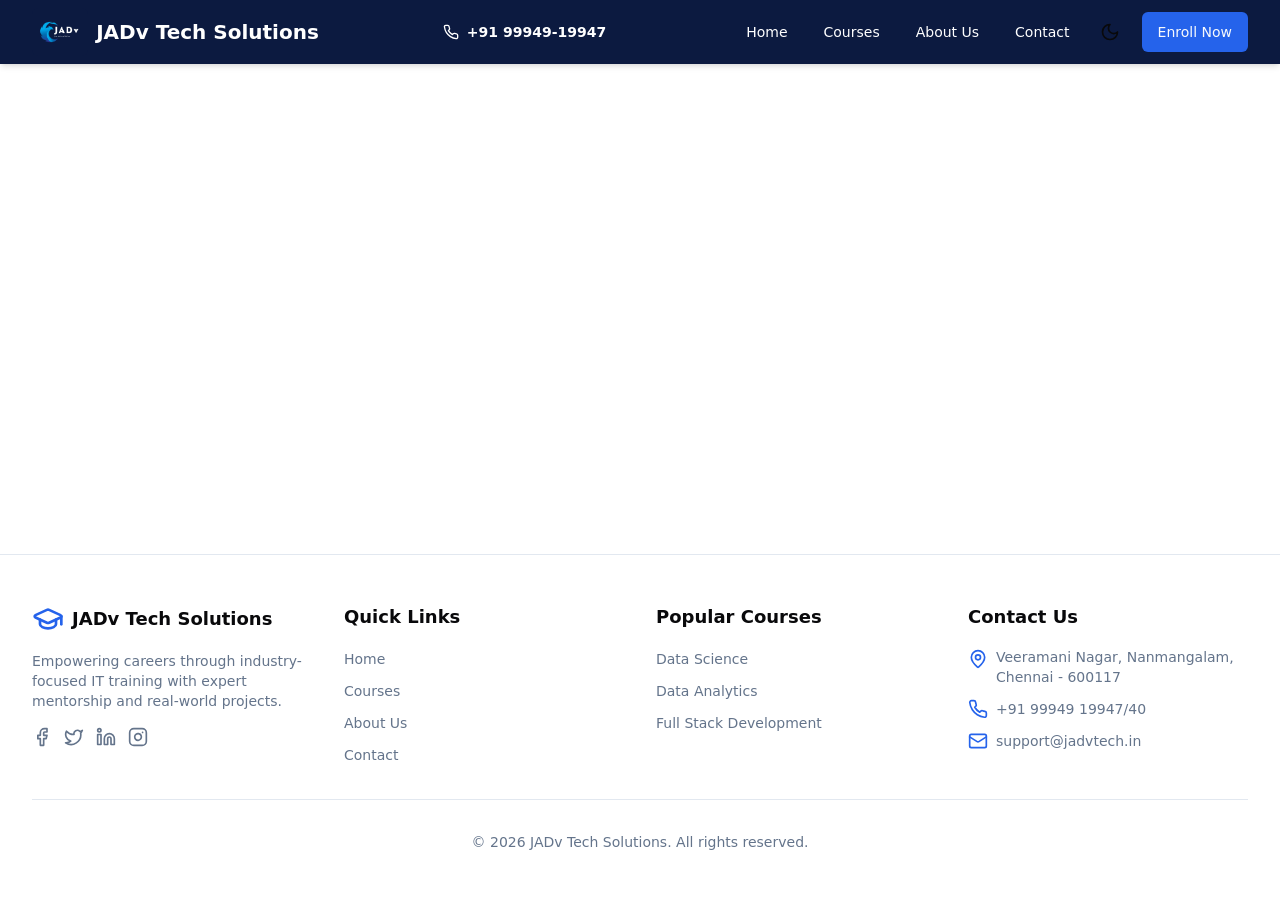
==== commit e6ab9fa9: "build july 19" ====
--- a/index.html
+++ b/index.html
@@ -1,17 +1,69 @@
 <!DOCTYPE html>
 <html lang="en">
-  <head>
-    <meta charset="UTF-8" />
-    <link rel="icon" type="image/png" href="/newlogo-blue.png" />
-    <meta name="viewport" content="width=device-width, initial-scale=1.0" />
-    <meta name="description" content="JADv Tech - Premium IT Training with Industry Experts. Learn Java, Python, MERN Stack, Flutter, and more with real-time projects and job assistance." />
-    <meta name="keywords" content="IT training, Full Stack Development, Angular, Spring Boot, MERN Stack, MongoDB, Express.js, React, Node.js, Data Analytics, Data Science, Machine Learning, AI, Java programming, Python, Power BI, SQL, Database, English communication, UI/UX Design, Prompt Engineering, ChatGPT, online training, classroom training, job assistance, real-time projects, Chennai, Tamilnadu" />
-    <title>JADv Tech</title>
-    <script type="module" crossorigin src="/assets/index-Cn_11DEI.js"></script>
-    <link rel="stylesheet" crossorigin href="/assets/index-B7kXxKAl.css">
-  </head>
-  <body>
-    <div id="root"></div> 
-  </body>
-</html>
+<head>
+  <!-- Google tag (gtag.js) -->
+  <script async src="https://www.googletagmanager.com/gtag/js?id=G-YE7QFLNT17"></script>
+  <script>
+    window.dataLayer = window.dataLayer || [];
+    function gtag(){dataLayer.push(arguments);}
+    gtag('js', new Date());
+
+    gtag('config', 'G-YE7QFLNT17');
+  </script>
+
+  <meta charset="UTF-8" />
+  <link rel="icon" type="image/png" href="/logo.webp" />
+  <meta name="viewport" content="width=device-width, initial-scale=1.0" />
+
+  <!-- Primary Meta Tags -->
+  <title>Online IT Training Institute in Chennai | JADV Tech Solutions</title>
+  <meta name="title" content="Online IT Training Institute in Chennai | JADV Tech Solutions" />
+  <meta name="description"
+    content="Best online IT training institute in Chennai offering Full Stack Development, Data Science, Python, Data Analytics, Power BI, SQL, UI/UX Design courses. Live online training with job assistance and real-time projects." />
+  <meta name="keywords"
+    content="online training institute, IT training institute Chennai, online courses, full stack development training, data science course online, data analytics training, python training online, power BI course, SQL training, UI/UX design course, English communication training, live online training, IT courses Chennai, job oriented courses, best IT training institute" />
+
+  <!-- Robots -->
+  <meta name="robots" content="index, follow" />
+  <meta name="googlebot" content="index, follow" />
+
+  <!-- Open Graph / Facebook -->
+  <meta property="og:type" content="website" />
+  <meta property="og:url" content="https://www.jadvtech.in/" />
+  <meta property="og:title" content="Online IT Training Institute in Chennai | JADV Tech Solutions" />
+  <meta property="og:description"
+    content="Best online IT training institute offering Full Stack Development, Data Science, Python, Data Analytics, Power BI, SQL courses with live training and job assistance." />
+  <meta property="og:image" content="https://www.jadvtech.in/logo.png" />
+
+  <!-- Twitter -->
+  <meta property="twitter:card" content="summary_large_image" />
+  <meta property="twitter:url" content="https://www.jadvtech.in/" />
+  <meta property="twitter:title" content="Online IT Training Institute in Chennai | JADV Tech Solutions" />
+  <meta property="twitter:description"
+    content="Best online IT training institute offering Full Stack Development, Data Science, Python, Data Analytics, Power BI, SQL courses with live training and job assistance." />
+  <meta property="twitter:image" content="https://www.jadvtech.in/logo.png" />
+
+  <!-- Canonical URL -->
+  <link rel="canonical" href="https://www.jadvtech.in/" />
+
+  <!-- Author -->
+  <meta name="author" content="JADV Tech Solutions" />
+
+  <!-- Performance Optimizations: Resource Hints -->
+  <link rel="preconnect" href="https://images.unsplash.com">
+  <link rel="dns-prefetch" href="https://images.unsplash.com">
+
+  <!-- Preload Critical Resources -->
+  <link rel="preload" href="/logo.webp" as="image" type="image/webp">
+  <script type="module" crossorigin src="/assets/index-Dky_fs5t.js"></script>
+  <link rel="modulepreload" crossorigin href="/assets/vendor-BlUkfZh9.js">
+  <link rel="stylesheet" crossorigin href="/assets/index-C3LM147S.css">
+</head>
+
+<body>
+  <div id="root"></div>+
+</body>
+
+</html>
--- a/assets/index-C3LM147S.css
+++ b/assets/index-C3LM147S.css
@@ -0,0 +1 @@
+/*! tailwindcss v4.3.3 | MIT License | https://tailwindcss.com */@layer properties{@supports (((-webkit-hyphens:none)) and (not (margin-trim:inline))) or ((-moz-orient:inline) and (not (color:rgb(from red r g b)))){*,:before,:after,::backdrop{--tw-translate-x:0;--tw-translate-y:0;--tw-translate-z:0;--tw-rotate-x:initial;--tw-rotate-y:initial;--tw-rotate-z:initial;--tw-skew-x:initial;--tw-skew-y:initial;--tw-space-y-reverse:0;--tw-space-x-reverse:0;--tw-border-style:solid;--tw-gradient-position:initial;--tw-gradient-from:#0000;--tw-gradient-via:#0000;--tw-gradient-to:#0000;--tw-gradient-stops:initial;--tw-gradient-via-stops:initial;--tw-gradient-from-position:0%;--tw-gradient-via-position:50%;--tw-gradient-to-position:100%;--tw-leading:initial;--tw-font-weight:initial;--tw-tracking:initial;--tw-shadow:0 0 #0000;--tw-shadow-color:initial;--tw-shadow-alpha:100%;--tw-inset-shadow:0 0 #0000;--tw-inset-shadow-color:initial;--tw-inset-shadow-alpha:100%;--tw-ring-color:initial;--tw-ring-shadow:0 0 #0000;--tw-inset-ring-color:initial;--tw-inset-ring-shadow:0 0 #0000;--tw-ring-inset:initial;--tw-ring-offset-width:0px;--tw-ring-offset-color:#fff;--tw-ring-offset-shadow:0 0 #0000;--tw-outline-style:solid;--tw-backdrop-blur:initial;--tw-backdrop-brightness:initial;--tw-backdrop-contrast:initial;--tw-backdrop-grayscale:initial;--tw-backdrop-hue-rotate:initial;--tw-backdrop-invert:initial;--tw-backdrop-opacity:initial;--tw-backdrop-saturate:initial;--tw-backdrop-sepia:initial;--tw-duration:initial;--tw-ease:initial;--tw-scale-x:1;--tw-scale-y:1;--tw-scale-z:1}}}@layer theme{:root,:host{--font-sans:ui-sans-serif, system-ui, sans-serif, "Apple Color Emoji", "Segoe UI Emoji", "Segoe UI Symbol", "Noto Color Emoji";--font-mono:ui-monospace, SFMono-Regular, Menlo, Monaco, Consolas, "Liberation Mono", "Courier New", monospace;--color-red-50:oklch(97.1% .013 17.38);--color-red-200:oklch(88.5% .062 18.334);--color-red-400:oklch(70.4% .191 22.216);--color-red-500:oklch(63.7% .237 25.331);--color-red-600:oklch(57.7% .245 27.325);--color-red-800:oklch(44.4% .177 26.899);--color-red-900:oklch(39.6% .141 25.723);--color-yellow-400:oklch(85.2% .199 91.936);--color-green-500:oklch(72.3% .219 149.579);--color-green-600:oklch(62.7% .194 149.214);--color-blue-50:oklch(97% .014 254.604);--color-blue-600:oklch(54.6% .245 262.881);--color-blue-700:oklch(48.8% .243 264.376);--color-indigo-100:oklch(93% .034 272.788);--color-indigo-600:oklch(51.1% .262 276.966);--color-gray-100:oklch(96.7% .003 264.542);--color-gray-400:oklch(70.7% .022 261.325);--color-gray-500:oklch(55.1% .027 264.364);--color-gray-600:oklch(44.6% .03 256.802);--color-gray-800:oklch(27.8% .033 256.848);--color-gray-900:oklch(21% .034 264.665);--color-black:#000;--color-white:#fff;--spacing:.25rem;--container-md:28rem;--container-2xl:42rem;--container-3xl:48rem;--container-4xl:56rem;--container-7xl:80rem;--text-xs:.75rem;--text-xs--line-height:calc(1 / .75);--text-sm:.875rem;--text-sm--line-height:calc(1.25 / .875);--text-base:1rem;--text-base--line-height: 1.5 ;--text-lg:1.125rem;--text-lg--line-height:calc(1.75 / 1.125);--text-xl:1.25rem;--text-xl--line-height:calc(1.75 / 1.25);--text-2xl:1.5rem;--text-2xl--line-height:calc(2 / 1.5);--text-3xl:1.875rem;--text-3xl--line-height: 1.2 ;--text-4xl:2.25rem;--text-4xl--line-height:calc(2.5 / 2.25);--text-5xl:3rem;--text-5xl--line-height:1;--text-6xl:3.75rem;--text-6xl--line-height:1;--font-weight-medium:500;--font-weight-semibold:600;--font-weight-bold:700;--tracking-tight:-.025em;--radius-md:.375rem;--radius-lg:.5rem;--radius-2xl:1rem;--ease-out:cubic-bezier(0, 0, .2, 1);--blur-sm:8px;--default-transition-duration:.15s;--default-transition-timing-function:cubic-bezier(.4, 0, .2, 1);--default-font-family:var(--font-sans);--default-font-feature-settings:var(--font-sans--font-feature-settings);--default-font-variation-settings:var(--font-sans--font-variation-settings);--default-mono-font-family:var(--font-mono);--default-mono-font-feature-settings:var(--font-mono--font-feature-settings);--default-mono-font-variation-settings:var(--font-mono--font-variation-settings)}}@layer base{*,:after,:before,::backdrop{box-sizing:border-box;border:0 solid;margin:0;padding:0}::file-selector-button{box-sizing:border-box;border:0 solid;margin:0;padding:0}html,:host{-webkit-text-size-adjust:100%;tab-size:4;line-height:1.5;font-family:var(--default-font-family,ui-sans-serif, system-ui, sans-serif, "Apple Color Emoji", "Segoe UI Emoji", "Segoe UI Symbol", "Noto Color Emoji");font-feature-settings:var(--default-font-feature-settings,normal);font-variation-settings:var(--default-font-variation-settings,normal);-webkit-tap-highlight-color:transparent}body{line-height:inherit}hr{height:0;color:inherit;border-top-width:1px}abbr:where([title]){-webkit-text-decoration:underline dotted;text-decoration:underline dotted}h1,h2,h3,h4,h5,h6{font-size:inherit;font-weight:inherit}a{color:inherit;-webkit-text-decoration:inherit;text-decoration:inherit}b,strong{font-weight:bolder}code,kbd,samp,pre{font-family:var(--default-mono-font-family,ui-monospace, SFMono-Regular, Menlo, Monaco, Consolas, "Liberation Mono", "Courier New", monospace);font-feature-settings:var(--default-mono-font-feature-settings,normal);font-variation-settings:var(--default-mono-font-variation-settings,normal);font-size:1em}small{font-size:80%}sub,sup{vertical-align:baseline;font-size:75%;line-height:0;position:relative}sub{bottom:-.25em}sup{top:-.5em}table{text-indent:0;border-color:inherit;border-collapse:collapse}:-moz-focusring{outline:auto}progress{vertical-align:baseline}summary{display:list-item}ol,ul,menu{list-style:none}img,svg,video,canvas,audio,iframe,embed,object{vertical-align:middle;display:block}img,video{max-width:100%;height:auto}button,input,select,optgroup,textarea{font:inherit;font-feature-settings:inherit;font-variation-settings:inherit;letter-spacing:inherit;color:inherit;opacity:1;background-color:#0000;border-radius:0}::file-selector-button{font:inherit;font-feature-settings:inherit;font-variation-settings:inherit;letter-spacing:inherit;color:inherit;opacity:1;background-color:#0000;border-radius:0}:where(select:is([multiple],[size])) optgroup{font-weight:bolder}:where(select:is([multiple],[size])) optgroup option{padding-inline-start:20px}::file-selector-button{margin-inline-end:4px}::placeholder{opacity:1;color:currentColor}@supports (color:color-mix(in lab,red,red)){::placeholder{color:color-mix(in oklab,currentColor 50%,transparent)}}textarea{resize:vertical}::-webkit-search-decoration{-webkit-appearance:none}::-webkit-date-and-time-value{min-height:1lh;text-align:inherit}::-webkit-datetime-edit{display:inline-flex}::-webkit-datetime-edit-fields-wrapper{padding:0}::-webkit-datetime-edit{padding-block:0}::-webkit-datetime-edit-year-field{padding-block:0}::-webkit-datetime-edit-month-field{padding-block:0}::-webkit-datetime-edit-day-field{padding-block:0}::-webkit-datetime-edit-hour-field{padding-block:0}::-webkit-datetime-edit-minute-field{padding-block:0}::-webkit-datetime-edit-second-field{padding-block:0}::-webkit-datetime-edit-millisecond-field{padding-block:0}::-webkit-datetime-edit-meridiem-field{padding-block:0}:-moz-ui-invalid{box-shadow:none}button,input:where([type=button],[type=reset],[type=submit]){appearance:button}::file-selector-button{appearance:button}::-webkit-inner-spin-button{height:auto}::-webkit-outer-spin-button{height:auto}[hidden]:where(:not([hidden=until-found])){display:none!important}:root{--background:0 0% 100%;--foreground:240 10% 3.9%;--card:0 0% 100%;--card-foreground:240 10% 3.9%;--popover:0 0% 100%;--popover-foreground:240 10% 3.9%;--primary:221.2 83.2% 53.3%;--primary-foreground:210 40% 98%;--secondary:210 40% 96.1%;--secondary-foreground:222.2 47.4% 11.2%;--muted:210 40% 96.1%;--muted-foreground:215.4 16.3% 46.9%;--accent:210 40% 96.1%;--accent-foreground:222.2 47.4% 11.2%;--destructive:0 84.2% 60.2%;--destructive-foreground:210 40% 98%;--border:214.3 31.8% 91.4%;--input:214.3 31.8% 91.4%;--ring:221.2 83.2% 53.3%;--radius:.5rem;--color-background:#fff;--color-foreground:#09090b;--color-card:#fff;--color-card-foreground:#09090b;--color-popover:#fff;--color-popover-foreground:#09090b;--color-primary:#3b82f6;--color-primary-foreground:#f8fafc;--color-secondary:#f1f5f9;--color-secondary-foreground:#0f172a;--color-muted:#f1f5f9;--color-muted-foreground:#64748b;--color-accent:#f1f5f9;--color-accent-foreground:#0f172a;--color-destructive:#ef4444;--color-destructive-foreground:#f8fafc;--color-border:#e2e8f0;--color-input:#e2e8f0;--color-ring:#3b82f6;--radius-sm:.25rem;--radius-md:.375rem;--radius-lg:.5rem;--radius-xl:.75rem}.dark{--background:240 10% 3.9%;--foreground:0 0% 98%;--card:240 10% 3.9%;--card-foreground:0 0% 98%;--popover:240 10% 3.9%;--popover-foreground:0 0% 98%;--primary:217.2 91.2% 59.8%;--primary-foreground:222.2 47.4% 11.2%;--secondary:240 3.7% 15.9%;--secondary-foreground:0 0% 98%;--muted:240 3.7% 15.9%;--muted-foreground:240 5% 64.9%;--accent:240 3.7% 15.9%;--accent-foreground:0 0% 98%;--destructive:0 62.8% 30.6%;--destructive-foreground:0 0% 98%;--border:240 3.7% 15.9%;--input:240 3.7% 15.9%;--ring:217.2 91.2% 59.8%;--color-background:#09090b;--color-foreground:#fafafa;--color-card:#09090b;--color-card-foreground:#fafafa;--color-popover:#09090b;--color-popover-foreground:#fafafa;--color-primary:#60a5fa;--color-primary-foreground:#0f172a;--color-secondary:#27272a;--color-secondary-foreground:#fafafa;--color-muted:#27272a;--color-muted-foreground:#a1a1aa;--color-accent:#27272a;--color-accent-foreground:#fafafa;--color-destructive:#7f1d1d;--color-destructive-foreground:#fafafa;--color-border:#27272a;--color-input:#27272a;--color-ring:#3b82f6}*{border-color:hsl(var(--border))}body{background-color:hsl(var(--background));color:hsl(var(--foreground));font-feature-settings:"rlig" 1,"calt" 1}html{scroll-behavior:smooth}}@layer components{@keyframes fadeIn{0%{opacity:0}to{opacity:1}}@keyframes slideInUp{0%{opacity:0;transform:translateY(20px)}to{opacity:1;transform:translateY(0)}}@keyframes slideInDown{0%{opacity:0;transform:translateY(-20px)}to{opacity:1;transform:translateY(0)}}.animate-fade-in{will-change:opacity;animation:.6s ease-out fadeIn}.animate-slide-in-up{will-change:opacity,transform;animation:.6s ease-out slideInUp}.animate-slide-in-down{will-change:opacity,transform;animation:.6s ease-out slideInDown}button,a,[role=button],input[type=submit],input[type=button]{touch-action:manipulation;-webkit-tap-highlight-color:transparent}.scroll-container{-webkit-overflow-scrolling:touch;overscroll-behavior-y:contain}.card,.component-container,[class*=container]{contain:layout style}}@layer utilities{.visible{visibility:visible}.absolute{position:absolute}.fixed{position:fixed}.relative{position:relative}.static{position:static}.inset-0{inset:0}.top-0{top:0}.top-1\/2{top:50%}.right-0{right:0}.right-4{right:calc(var(--spacing) * 4)}.bottom-4{bottom:calc(var(--spacing) * 4)}.left-0{left:0}.left-1\/2{left:50%}.left-3{left:calc(var(--spacing) * 3)}.left-4{left:calc(var(--spacing) * 4)}.isolate{isolation:isolate}.-z-10{z-index:-10}.z-50{z-index:50}.container{width:100%}@media (min-width:40rem){.container{max-width:40rem}}@media (min-width:48rem){.container{max-width:48rem}}@media (min-width:64rem){.container{max-width:64rem}}@media (min-width:80rem){.container{max-width:80rem}}@media (min-width:96rem){.container{max-width:96rem}}.mx-4{margin-inline:calc(var(--spacing) * 4)}.mx-auto{margin-inline:auto}.mt-0\.5{margin-top:calc(var(--spacing) * .5)}.mt-1{margin-top:var(--spacing)}.mt-2{margin-top:calc(var(--spacing) * 2)}.mt-4{margin-top:calc(var(--spacing) * 4)}.mt-8{margin-top:calc(var(--spacing) * 8)}.mr-2{margin-right:calc(var(--spacing) * 2)}.mb-1{margin-bottom:var(--spacing)}.mb-2{margin-bottom:calc(var(--spacing) * 2)}.mb-4{margin-bottom:calc(var(--spacing) * 4)}.mb-12{margin-bottom:calc(var(--spacing) * 12)}.ml-1{margin-left:var(--spacing)}.ml-2{margin-left:calc(var(--spacing) * 2)}.ml-4{margin-left:calc(var(--spacing) * 4)}.block{display:block}.contents{display:contents}.flex{display:flex}.grid{display:grid}.hidden{display:none}.inline{display:inline}.inline-flex{display:inline-flex}.table{display:table}.h-3{height:calc(var(--spacing) * 3)}.h-4{height:calc(var(--spacing) * 4)}.h-5{height:calc(var(--spacing) * 5)}.h-6{height:calc(var(--spacing) * 6)}.h-8{height:calc(var(--spacing) * 8)}.h-9{height:calc(var(--spacing) * 9)}.h-10{height:calc(var(--spacing) * 10)}.h-11{height:calc(var(--spacing) * 11)}.h-12{height:calc(var(--spacing) * 12)}.h-16{height:calc(var(--spacing) * 16)}.h-24{height:calc(var(--spacing) * 24)}.h-40{height:calc(var(--spacing) * 40)}.h-48{height:calc(var(--spacing) * 48)}.h-\[320px\]{height:320px}.h-full{height:100%}.max-h-\[90vh\]{max-height:90vh}.min-h-\[80px\]{min-height:80px}.min-h-screen{min-height:100vh}.w-3{width:calc(var(--spacing) * 3)}.w-4{width:calc(var(--spacing) * 4)}.w-5{width:calc(var(--spacing) * 5)}.w-6{width:calc(var(--spacing) * 6)}.w-8{width:calc(var(--spacing) * 8)}.w-10{width:calc(var(--spacing) * 10)}.w-12{width:calc(var(--spacing) * 12)}.w-16{width:calc(var(--spacing) * 16)}.w-24{width:calc(var(--spacing) * 24)}.w-\[90\%\]{width:90%}.w-auto{width:auto}.w-full{width:100%}.max-w-2xl{max-width:var(--container-2xl)}.max-w-3xl{max-width:var(--container-3xl)}.max-w-4xl{max-width:var(--container-4xl)}.max-w-7xl{max-width:var(--container-7xl)}.max-w-md{max-width:var(--container-md)}.min-w-full{min-width:100%}.flex-1{flex:1}.flex-shrink-0{flex-shrink:0}.grow{flex-grow:1}.-translate-x-1\/2{--tw-translate-x: -50% ;translate:var(--tw-translate-x) var(--tw-translate-y)}.-translate-y-1\/2{--tw-translate-y: -50% ;translate:var(--tw-translate-x) var(--tw-translate-y)}.transform{transform:var(--tw-rotate-x,) var(--tw-rotate-y,) var(--tw-rotate-z,) var(--tw-skew-x,) var(--tw-skew-y,)}.grid-cols-1{grid-template-columns:repeat(1,minmax(0,1fr))}.grid-cols-2{grid-template-columns:repeat(2,minmax(0,1fr))}.flex-col{flex-direction:column}.flex-wrap{flex-wrap:wrap}.items-center{align-items:center}.items-start{align-items:flex-start}.justify-between{justify-content:space-between}.justify-center{justify-content:center}.gap-2{gap:calc(var(--spacing) * 2)}.gap-3{gap:calc(var(--spacing) * 3)}.gap-4{gap:calc(var(--spacing) * 4)}.gap-6{gap:calc(var(--spacing) * 6)}.gap-8{gap:calc(var(--spacing) * 8)}:where(.space-y-1>:not(:last-child)){--tw-space-y-reverse:0;margin-block-start:calc(var(--spacing) * var(--tw-space-y-reverse));margin-block-end:calc(var(--spacing) * calc(1 - var(--tw-space-y-reverse)))}:where(.space-y-1\.5>:not(:last-child)){--tw-space-y-reverse:0;margin-block-start:calc(calc(var(--spacing) * 1.5) * var(--tw-space-y-reverse));margin-block-end:calc(calc(var(--spacing) * 1.5) * calc(1 - var(--tw-space-y-reverse)))}:where(.space-y-2>:not(:last-child)){--tw-space-y-reverse:0;margin-block-start:calc(calc(var(--spacing) * 2) * var(--tw-space-y-reverse));margin-block-end:calc(calc(var(--spacing) * 2) * calc(1 - var(--tw-space-y-reverse)))}:where(.space-y-3>:not(:last-child)){--tw-space-y-reverse:0;margin-block-start:calc(calc(var(--spacing) * 3) * var(--tw-space-y-reverse));margin-block-end:calc(calc(var(--spacing) * 3) * calc(1 - var(--tw-space-y-reverse)))}:where(.space-y-4>:not(:last-child)){--tw-space-y-reverse:0;margin-block-start:calc(calc(var(--spacing) * 4) * var(--tw-space-y-reverse));margin-block-end:calc(calc(var(--spacing) * 4) * calc(1 - var(--tw-space-y-reverse)))}:where(.space-y-6>:not(:last-child)){--tw-space-y-reverse:0;margin-block-start:calc(calc(var(--spacing) * 6) * var(--tw-space-y-reverse));margin-block-end:calc(calc(var(--spacing) * 6) * calc(1 - var(--tw-space-y-reverse)))}:where(.space-y-8>:not(:last-child)){--tw-space-y-reverse:0;margin-block-start:calc(calc(var(--spacing) * 8) * var(--tw-space-y-reverse));margin-block-end:calc(calc(var(--spacing) * 8) * calc(1 - var(--tw-space-y-reverse)))}:where(.space-x-1>:not(:last-child)){--tw-space-x-reverse:0;margin-inline-start:calc(var(--spacing) * var(--tw-space-x-reverse));margin-inline-end:calc(var(--spacing) * calc(1 - var(--tw-space-x-reverse)))}:where(.space-x-2>:not(:last-child)){--tw-space-x-reverse:0;margin-inline-start:calc(calc(var(--spacing) * 2) * var(--tw-space-x-reverse));margin-inline-end:calc(calc(var(--spacing) * 2) * calc(1 - var(--tw-space-x-reverse)))}:where(.space-x-3>:not(:last-child)){--tw-space-x-reverse:0;margin-inline-start:calc(calc(var(--spacing) * 3) * var(--tw-space-x-reverse));margin-inline-end:calc(calc(var(--spacing) * 3) * calc(1 - var(--tw-space-x-reverse)))}.overflow-hidden{overflow:hidden}.overflow-y-auto{overflow-y:auto}.rounded-2xl{border-radius:var(--radius-2xl)}.rounded-full{border-radius:3.40282e38px}.rounded-lg{border-radius:var(--radius-lg)}.rounded-md{border-radius:var(--radius-md)}.border{border-style:var(--tw-border-style);border-width:1px}.border-t{border-top-style:var(--tw-border-style);border-top-width:1px}.border-b{border-bottom-style:var(--tw-border-style);border-bottom-width:1px}.border-\[hsl\(var\(--border\)\)\]{border-color:hsl(var(--border))}.border-\[hsl\(var\(--input\)\)\]{border-color:hsl(var(--input))}.border-blue-600{border-color:var(--color-blue-600)}.border-red-200{border-color:var(--color-red-200)}.border-red-500{border-color:var(--color-red-500)}.border-white{border-color:var(--color-white)}.bg-\[\#0c1a40\]{background-color:#0c1a40}.bg-\[hsl\(var\(--background\)\)\]{background-color:hsl(var(--background))}.bg-\[hsl\(var\(--card\)\)\]{background-color:hsl(var(--card))}.bg-\[hsl\(var\(--destructive\)\)\]{background-color:hsl(var(--destructive))}.bg-\[hsl\(var\(--muted\)\)\]{background-color:hsl(var(--muted))}.bg-\[hsl\(var\(--primary\)\)\]{background-color:hsl(var(--primary))}.bg-\[hsl\(var\(--secondary\)\)\]{background-color:hsl(var(--secondary))}.bg-black\/50{background-color:#00000080}@supports (color:color-mix(in lab,red,red)){.bg-black\/50{background-color:color-mix(in oklab,var(--color-black) 50%,transparent)}}.bg-blue-600{background-color:var(--color-blue-600)}.bg-gray-100{background-color:var(--color-gray-100)}.bg-gray-400\/50{background-color:#99a1af80}@supports (color:color-mix(in lab,red,red)){.bg-gray-400\/50{background-color:color-mix(in oklab,var(--color-gray-400) 50%,transparent)}}.bg-gray-400\/60{background-color:#99a1af99}@supports (color:color-mix(in lab,red,red)){.bg-gray-400\/60{background-color:color-mix(in oklab,var(--color-gray-400) 60%,transparent)}}.bg-gray-600{background-color:var(--color-gray-600)}.bg-red-50{background-color:var(--color-red-50)}.bg-transparent{background-color:#0000}.bg-gradient-to-br{--tw-gradient-position:to bottom right in oklab;background-image:linear-gradient(var(--tw-gradient-stops))}.bg-gradient-to-r{--tw-gradient-position:to right in oklab;background-image:linear-gradient(var(--tw-gradient-stops))}.from-blue-50{--tw-gradient-from:var(--color-blue-50);--tw-gradient-stops:var(--tw-gradient-via-stops,var(--tw-gradient-position), var(--tw-gradient-from) var(--tw-gradient-from-position), var(--tw-gradient-to) var(--tw-gradient-to-position))}.from-blue-600{--tw-gradient-from:var(--color-blue-600);--tw-gradient-stops:var(--tw-gradient-via-stops,var(--tw-gradient-position), var(--tw-gradient-from) var(--tw-gradient-from-position), var(--tw-gradient-to) var(--tw-gradient-to-position))}.to-indigo-100{--tw-gradient-to:var(--color-indigo-100);--tw-gradient-stops:var(--tw-gradient-via-stops,var(--tw-gradient-position), var(--tw-gradient-from) var(--tw-gradient-from-position), var(--tw-gradient-to) var(--tw-gradient-to-position))}.to-indigo-600{--tw-gradient-to:var(--color-indigo-600);--tw-gradient-stops:var(--tw-gradient-via-stops,var(--tw-gradient-position), var(--tw-gradient-from) var(--tw-gradient-from-position), var(--tw-gradient-to) var(--tw-gradient-to-position))}.fill-yellow-400{fill:var(--color-yellow-400)}.object-contain{object-fit:contain}.object-cover{object-fit:cover}.p-1{padding:var(--spacing)}.p-2{padding:calc(var(--spacing) * 2)}.p-3{padding:calc(var(--spacing) * 3)}.p-4{padding:calc(var(--spacing) * 4)}.p-6{padding:calc(var(--spacing) * 6)}.px-2{padding-inline:calc(var(--spacing) * 2)}.px-3{padding-inline:calc(var(--spacing) * 3)}.px-4{padding-inline:calc(var(--spacing) * 4)}.px-6{padding-inline:calc(var(--spacing) * 6)}.px-8{padding-inline:calc(var(--spacing) * 8)}.py-2{padding-block:calc(var(--spacing) * 2)}.py-3{padding-block:calc(var(--spacing) * 3)}.py-4{padding-block:calc(var(--spacing) * 4)}.py-8{padding-block:calc(var(--spacing) * 8)}.py-12{padding-block:calc(var(--spacing) * 12)}.py-16{padding-block:calc(var(--spacing) * 16)}.pt-0{padding-top:0}.pt-2{padding-top:calc(var(--spacing) * 2)}.pt-4{padding-top:calc(var(--spacing) * 4)}.pt-6{padding-top:calc(var(--spacing) * 6)}.pt-8{padding-top:calc(var(--spacing) * 8)}.pt-20{padding-top:calc(var(--spacing) * 20)}.pt-24{padding-top:calc(var(--spacing) * 24)}.pb-2{padding-bottom:calc(var(--spacing) * 2)}.pb-3{padding-bottom:calc(var(--spacing) * 3)}.pb-6{padding-bottom:calc(var(--spacing) * 6)}.pb-16{padding-bottom:calc(var(--spacing) * 16)}.pl-10{padding-left:calc(var(--spacing) * 10)}.text-center{text-align:center}.text-left{text-align:left}.text-2xl{font-size:var(--text-2xl);line-height:var(--tw-leading,var(--text-2xl--line-height))}.text-3xl{font-size:var(--text-3xl);line-height:var(--tw-leading,var(--text-3xl--line-height))}.text-4xl{font-size:var(--text-4xl);line-height:var(--tw-leading,var(--text-4xl--line-height))}.text-base{font-size:var(--text-base);line-height:var(--tw-leading,var(--text-base--line-height))}.text-lg{font-size:var(--text-lg);line-height:var(--tw-leading,var(--text-lg--line-height))}.text-sm{font-size:var(--text-sm);line-height:var(--tw-leading,var(--text-sm--line-height))}.text-xl{font-size:var(--text-xl);line-height:var(--tw-leading,var(--text-xl--line-height))}.text-xs{font-size:var(--text-xs);line-height:var(--tw-leading,var(--text-xs--line-height))}.leading-none{--tw-leading:1;line-height:1}.font-bold{--tw-font-weight:var(--font-weight-bold);font-weight:var(--font-weight-bold)}.font-medium{--tw-font-weight:var(--font-weight-medium);font-weight:var(--font-weight-medium)}.font-semibold{--tw-font-weight:var(--font-weight-semibold);font-weight:var(--font-weight-semibold)}.tracking-tight{--tw-tracking:var(--tracking-tight);letter-spacing:var(--tracking-tight)}.whitespace-nowrap{white-space:nowrap}.text-\[hsl\(var\(--card-foreground\)\)\]{color:hsl(var(--card-foreground))}.text-\[hsl\(var\(--destructive-foreground\)\)\]{color:hsl(var(--destructive-foreground))}.text-\[hsl\(var\(--foreground\)\)\]{color:hsl(var(--foreground))}.text-\[hsl\(var\(--muted-foreground\)\)\]{color:hsl(var(--muted-foreground))}.text-\[hsl\(var\(--primary\)\)\]{color:hsl(var(--primary))}.text-\[hsl\(var\(--primary-foreground\)\)\]{color:hsl(var(--primary-foreground))}.text-\[hsl\(var\(--secondary-foreground\)\)\]{color:hsl(var(--secondary-foreground))}.text-gray-800{color:var(--color-gray-800)}.text-green-500{color:var(--color-green-500)}.text-green-600{color:var(--color-green-600)}.text-red-500{color:var(--color-red-500)}.text-red-600{color:var(--color-red-600)}.text-white{color:var(--color-white)}.text-white\/80{color:#fffc}@supports (color:color-mix(in lab,red,red)){.text-white\/80{color:color-mix(in oklab,var(--color-white) 80%,transparent)}}.text-yellow-400{color:var(--color-yellow-400)}.italic{font-style:italic}.underline-offset-4{text-underline-offset:4px}.opacity-90{opacity:.9}.shadow-2xl{--tw-shadow:0 25px 50px -12px var(--tw-shadow-color,#00000040);box-shadow:var(--tw-inset-shadow),var(--tw-inset-ring-shadow),var(--tw-ring-offset-shadow),var(--tw-ring-shadow),var(--tw-shadow)}.shadow-lg{--tw-shadow:0 10px 15px -3px var(--tw-shadow-color,#0000001a), 0 4px 6px -4px var(--tw-shadow-color,#0000001a);box-shadow:var(--tw-inset-shadow),var(--tw-inset-ring-shadow),var(--tw-ring-offset-shadow),var(--tw-ring-shadow),var(--tw-shadow)}.shadow-md{--tw-shadow:0 4px 6px -1px var(--tw-shadow-color,#0000001a), 0 2px 4px -2px var(--tw-shadow-color,#0000001a);box-shadow:var(--tw-inset-shadow),var(--tw-inset-ring-shadow),var(--tw-ring-offset-shadow),var(--tw-ring-shadow),var(--tw-shadow)}.shadow-sm{--tw-shadow:0 1px 3px 0 var(--tw-shadow-color,#0000001a), 0 1px 2px -1px var(--tw-shadow-color,#0000001a);box-shadow:var(--tw-inset-shadow),var(--tw-inset-ring-shadow),var(--tw-ring-offset-shadow),var(--tw-ring-shadow),var(--tw-shadow)}.ring-offset-\[hsl\(var\(--background\)\)\]{--tw-ring-offset-color:hsl(var(--background))}.outline{outline-style:var(--tw-outline-style);outline-width:1px}.backdrop-blur{--tw-backdrop-blur:blur(8px);-webkit-backdrop-filter:var(--tw-backdrop-blur,) var(--tw-backdrop-brightness,) var(--tw-backdrop-contrast,) var(--tw-backdrop-grayscale,) var(--tw-backdrop-hue-rotate,) var(--tw-backdrop-invert,) var(--tw-backdrop-opacity,) var(--tw-backdrop-saturate,) var(--tw-backdrop-sepia,);backdrop-filter:var(--tw-backdrop-blur,) var(--tw-backdrop-brightness,) var(--tw-backdrop-contrast,) var(--tw-backdrop-grayscale,) var(--tw-backdrop-hue-rotate,) var(--tw-backdrop-invert,) var(--tw-backdrop-opacity,) var(--tw-backdrop-saturate,) var(--tw-backdrop-sepia,)}.backdrop-blur-sm{--tw-backdrop-blur:blur(var(--blur-sm));-webkit-backdrop-filter:var(--tw-backdrop-blur,) var(--tw-backdrop-brightness,) var(--tw-backdrop-contrast,) var(--tw-backdrop-grayscale,) var(--tw-backdrop-hue-rotate,) var(--tw-backdrop-invert,) var(--tw-backdrop-opacity,) var(--tw-backdrop-saturate,) var(--tw-backdrop-sepia,);backdrop-filter:var(--tw-backdrop-blur,) var(--tw-backdrop-brightness,) var(--tw-backdrop-contrast,) var(--tw-backdrop-grayscale,) var(--tw-backdrop-hue-rotate,) var(--tw-backdrop-invert,) var(--tw-backdrop-opacity,) var(--tw-backdrop-saturate,) var(--tw-backdrop-sepia,)}.transition{transition-property:color,background-color,border-color,outline-color,text-decoration-color,fill,stroke,--tw-gradient-from,--tw-gradient-via,--tw-gradient-to,opacity,box-shadow,transform,translate,scale,rotate,filter,-webkit-backdrop-filter,backdrop-filter,display,content-visibility,overlay,pointer-events;transition-timing-function:var(--tw-ease,var(--default-transition-timing-function));transition-duration:var(--tw-duration,var(--default-transition-duration))}.transition-all{transition-property:all;transition-timing-function:var(--tw-ease,var(--default-transition-timing-function));transition-duration:var(--tw-duration,var(--default-transition-duration))}.transition-colors{transition-property:color,background-color,border-color,outline-color,text-decoration-color,fill,stroke,--tw-gradient-from,--tw-gradient-via,--tw-gradient-to;transition-timing-function:var(--tw-ease,var(--default-transition-timing-function));transition-duration:var(--tw-duration,var(--default-transition-duration))}.transition-transform{transition-property:transform,translate,scale,rotate;transition-timing-function:var(--tw-ease,var(--default-transition-timing-function));transition-duration:var(--tw-duration,var(--default-transition-duration))}.duration-300{--tw-duration:.3s;transition-duration:.3s}.duration-500{--tw-duration:.5s;transition-duration:.5s}.ease-out{--tw-ease:var(--ease-out);transition-timing-function:var(--ease-out)}.\[xml\:lang\]{xml:lang}@media (hover:hover){.group-hover\:-translate-x-1:is(:where(.group):hover *){--tw-translate-x:calc(var(--spacing) * -1);translate:var(--tw-translate-x) var(--tw-translate-y)}.group-hover\:translate-x-1:is(:where(.group):hover *){--tw-translate-x:var(--spacing);translate:var(--tw-translate-x) var(--tw-translate-y)}.group-hover\:scale-110:is(:where(.group):hover *){--tw-scale-x:110%;--tw-scale-y:110%;--tw-scale-z:110%;scale:var(--tw-scale-x) var(--tw-scale-y)}}.peer-disabled\:cursor-not-allowed:is(:where(.peer):disabled~*){cursor:not-allowed}.peer-disabled\:opacity-70:is(:where(.peer):disabled~*){opacity:.7}.file\:border-0::file-selector-button{border-style:var(--tw-border-style);border-width:0}.file\:bg-transparent::file-selector-button{background-color:#0000}.file\:text-sm::file-selector-button{font-size:var(--text-sm);line-height:var(--tw-leading,var(--text-sm--line-height))}.file\:font-medium::file-selector-button{--tw-font-weight:var(--font-weight-medium);font-weight:var(--font-weight-medium)}.placeholder\:text-\[hsl\(var\(--muted-foreground\)\)\]::placeholder{color:hsl(var(--muted-foreground))}@media (hover:hover){.hover\:-translate-y-1:hover{--tw-translate-y:calc(var(--spacing) * -1);translate:var(--tw-translate-x) var(--tw-translate-y)}.hover\:scale-105:hover{--tw-scale-x:105%;--tw-scale-y:105%;--tw-scale-z:105%;scale:var(--tw-scale-x) var(--tw-scale-y)}.hover\:bg-\[hsl\(var\(--accent\)\)\]:hover{background-color:hsl(var(--accent))}.hover\:bg-\[hsl\(var\(--destructive\)\)\]\/90:hover{background-color:hsl(var(--destructive))}@supports (color:color-mix(in lab,red,red)){.hover\:bg-\[hsl\(var\(--destructive\)\)\]\/90:hover{background-color:color-mix(in oklab,hsl(var(--destructive)) 90%,transparent)}}.hover\:bg-\[hsl\(var\(--primary\)\)\]\/90:hover{background-color:hsl(var(--primary))}@supports (color:color-mix(in lab,red,red)){.hover\:bg-\[hsl\(var\(--primary\)\)\]\/90:hover{background-color:color-mix(in oklab,hsl(var(--primary)) 90%,transparent)}}.hover\:bg-\[hsl\(var\(--secondary\)\)\]\/80:hover{background-color:hsl(var(--secondary))}@supports (color:color-mix(in lab,red,red)){.hover\:bg-\[hsl\(var\(--secondary\)\)\]\/80:hover{background-color:color-mix(in oklab,hsl(var(--secondary)) 80%,transparent)}}.hover\:bg-blue-600:hover{background-color:var(--color-blue-600)}.hover\:bg-blue-700:hover{background-color:var(--color-blue-700)}.hover\:bg-gray-500\/60:hover{background-color:#6a728299}@supports (color:color-mix(in lab,red,red)){.hover\:bg-gray-500\/60:hover{background-color:color-mix(in oklab,var(--color-gray-500) 60%,transparent)}}.hover\:bg-white\/10:hover{background-color:#ffffff1a}@supports (color:color-mix(in lab,red,red)){.hover\:bg-white\/10:hover{background-color:color-mix(in oklab,var(--color-white) 10%,transparent)}}.hover\:text-\[hsl\(var\(--accent-foreground\)\)\]:hover{color:hsl(var(--accent-foreground))}.hover\:text-\[hsl\(var\(--foreground\)\)\]:hover{color:hsl(var(--foreground))}.hover\:text-\[hsl\(var\(--primary\)\)\]:hover{color:hsl(var(--primary))}.hover\:text-white:hover{color:var(--color-white)}.hover\:underline:hover{text-decoration-line:underline}.hover\:shadow-lg:hover{--tw-shadow:0 10px 15px -3px var(--tw-shadow-color,#0000001a), 0 4px 6px -4px var(--tw-shadow-color,#0000001a);box-shadow:var(--tw-inset-shadow),var(--tw-inset-ring-shadow),var(--tw-ring-offset-shadow),var(--tw-ring-shadow),var(--tw-shadow)}}.focus-visible\:ring-2:focus-visible{--tw-ring-shadow:var(--tw-ring-inset,) 0 0 0 calc(2px + var(--tw-ring-offset-width)) var(--tw-ring-color,currentcolor);box-shadow:var(--tw-inset-shadow),var(--tw-inset-ring-shadow),var(--tw-ring-offset-shadow),var(--tw-ring-shadow),var(--tw-shadow)}.focus-visible\:ring-\[hsl\(var\(--ring\)\)\]:focus-visible{--tw-ring-color:hsl(var(--ring))}.focus-visible\:ring-offset-2:focus-visible{--tw-ring-offset-width:2px;--tw-ring-offset-shadow:var(--tw-ring-inset,) 0 0 0 var(--tw-ring-offset-width) var(--tw-ring-offset-color)}.focus-visible\:outline-none:focus-visible{--tw-outline-style:none;outline-style:none}.disabled\:pointer-events-none:disabled{pointer-events:none}.disabled\:cursor-not-allowed:disabled{cursor:not-allowed}.disabled\:opacity-50:disabled{opacity:.5}@media (min-width:40rem){.sm\:h-\[380px\]{height:380px}.sm\:flex-row{flex-direction:row}.sm\:px-6{padding-inline:calc(var(--spacing) * 6)}}@media (min-width:48rem){.md\:block{display:block}.md\:flex{display:flex}.md\:hidden{display:none}.md\:h-\[400px\]{height:400px}.md\:w-64{width:calc(var(--spacing) * 64)}.md\:grid-cols-2{grid-template-columns:repeat(2,minmax(0,1fr))}.md\:grid-cols-3{grid-template-columns:repeat(3,minmax(0,1fr))}.md\:grid-cols-4{grid-template-columns:repeat(4,minmax(0,1fr))}.md\:flex-row{flex-direction:row}.md\:pt-32{padding-top:calc(var(--spacing) * 32)}.md\:pb-24{padding-bottom:calc(var(--spacing) * 24)}.md\:text-4xl{font-size:var(--text-4xl);line-height:var(--tw-leading,var(--text-4xl--line-height))}.md\:text-5xl{font-size:var(--text-5xl);line-height:var(--tw-leading,var(--text-5xl--line-height))}.md\:text-6xl{font-size:var(--text-6xl);line-height:var(--tw-leading,var(--text-6xl--line-height))}.md\:text-xl{font-size:var(--text-xl);line-height:var(--tw-leading,var(--text-xl--line-height))}}@media (min-width:64rem){.lg\:col-span-2{grid-column:span 2/span 2}.lg\:flex{display:flex}.lg\:h-\[450px\]{height:450px}.lg\:grid-cols-3{grid-template-columns:repeat(3,minmax(0,1fr))}.lg\:grid-cols-4{grid-template-columns:repeat(4,minmax(0,1fr))}.lg\:grid-cols-6{grid-template-columns:repeat(6,minmax(0,1fr))}.lg\:px-8{padding-inline:calc(var(--spacing) * 8)}}@media (prefers-color-scheme:dark){.dark\:border-red-800{border-color:var(--color-red-800)}.dark\:bg-red-900\/20{background-color:#82181a33}@supports (color:color-mix(in lab,red,red)){.dark\:bg-red-900\/20{background-color:color-mix(in oklab,var(--color-red-900) 20%,transparent)}}.dark\:from-gray-900{--tw-gradient-from:var(--color-gray-900);--tw-gradient-stops:var(--tw-gradient-via-stops,var(--tw-gradient-position), var(--tw-gradient-from) var(--tw-gradient-from-position), var(--tw-gradient-to) var(--tw-gradient-to-position))}.dark\:to-gray-800{--tw-gradient-to:var(--color-gray-800);--tw-gradient-stops:var(--tw-gradient-via-stops,var(--tw-gradient-position), var(--tw-gradient-from) var(--tw-gradient-from-position), var(--tw-gradient-to) var(--tw-gradient-to-position))}.dark\:text-red-400{color:var(--color-red-400)}}}@property --tw-translate-x{syntax:"*";inherits:false;initial-value:0}@property --tw-translate-y{syntax:"*";inherits:false;initial-value:0}@property --tw-translate-z{syntax:"*";inherits:false;initial-value:0}@property --tw-rotate-x{syntax:"*";inherits:false}@property --tw-rotate-y{syntax:"*";inherits:false}@property --tw-rotate-z{syntax:"*";inherits:false}@property --tw-skew-x{syntax:"*";inherits:false}@property --tw-skew-y{syntax:"*";inherits:false}@property --tw-space-y-reverse{syntax:"*";inherits:false;initial-value:0}@property --tw-space-x-reverse{syntax:"*";inherits:false;initial-value:0}@property --tw-border-style{syntax:"*";inherits:false;initial-value:solid}@property --tw-gradient-position{syntax:"*";inherits:false}@property --tw-gradient-from{syntax:"<color>";inherits:false;initial-value:#0000}@property --tw-gradient-via{syntax:"<color>";inherits:false;initial-value:#0000}@property --tw-gradient-to{syntax:"<color>";inherits:false;initial-value:#0000}@property --tw-gradient-stops{syntax:"*";inherits:false}@property --tw-gradient-via-stops{syntax:"*";inherits:false}@property --tw-gradient-from-position{syntax:"<length-percentage>";inherits:false;initial-value:0%}@property --tw-gradient-via-position{syntax:"<length-percentage>";inherits:false;initial-value:50%}@property --tw-gradient-to-position{syntax:"<length-percentage>";inherits:false;initial-value:100%}@property --tw-leading{syntax:"*";inherits:false}@property --tw-font-weight{syntax:"*";inherits:false}@property --tw-tracking{syntax:"*";inherits:false}@property --tw-shadow{syntax:"*";inherits:false;initial-value:0 0 #0000}@property --tw-shadow-color{syntax:"*";inherits:false}@property --tw-shadow-alpha{syntax:"<percentage>";inherits:false;initial-value:100%}@property --tw-inset-shadow{syntax:"*";inherits:false;initial-value:0 0 #0000}@property --tw-inset-shadow-color{syntax:"*";inherits:false}@property --tw-inset-shadow-alpha{syntax:"<percentage>";inherits:false;initial-value:100%}@property --tw-ring-color{syntax:"*";inherits:false}@property --tw-ring-shadow{syntax:"*";inherits:false;initial-value:0 0 #0000}@property --tw-inset-ring-color{syntax:"*";inherits:false}@property --tw-inset-ring-shadow{syntax:"*";inherits:false;initial-value:0 0 #0000}@property --tw-ring-inset{syntax:"*";inherits:false}@property --tw-ring-offset-width{syntax:"<length>";inherits:false;initial-value:0}@property --tw-ring-offset-color{syntax:"*";inherits:false;initial-value:#fff}@property --tw-ring-offset-shadow{syntax:"*";inherits:false;initial-value:0 0 #0000}@property --tw-outline-style{syntax:"*";inherits:false;initial-value:solid}@property --tw-backdrop-blur{syntax:"*";inherits:false}@property --tw-backdrop-brightness{syntax:"*";inherits:false}@property --tw-backdrop-contrast{syntax:"*";inherits:false}@property --tw-backdrop-grayscale{syntax:"*";inherits:false}@property --tw-backdrop-hue-rotate{syntax:"*";inherits:false}@property --tw-backdrop-invert{syntax:"*";inherits:false}@property --tw-backdrop-opacity{syntax:"*";inherits:false}@property --tw-backdrop-saturate{syntax:"*";inherits:false}@property --tw-backdrop-sepia{syntax:"*";inherits:false}@property --tw-duration{syntax:"*";inherits:false}@property --tw-ease{syntax:"*";inherits:false}@property --tw-scale-x{syntax:"*";inherits:false;initial-value:1}@property --tw-scale-y{syntax:"*";inherits:false;initial-value:1}@property --tw-scale-z{syntax:"*";inherits:false;initial-value:1}
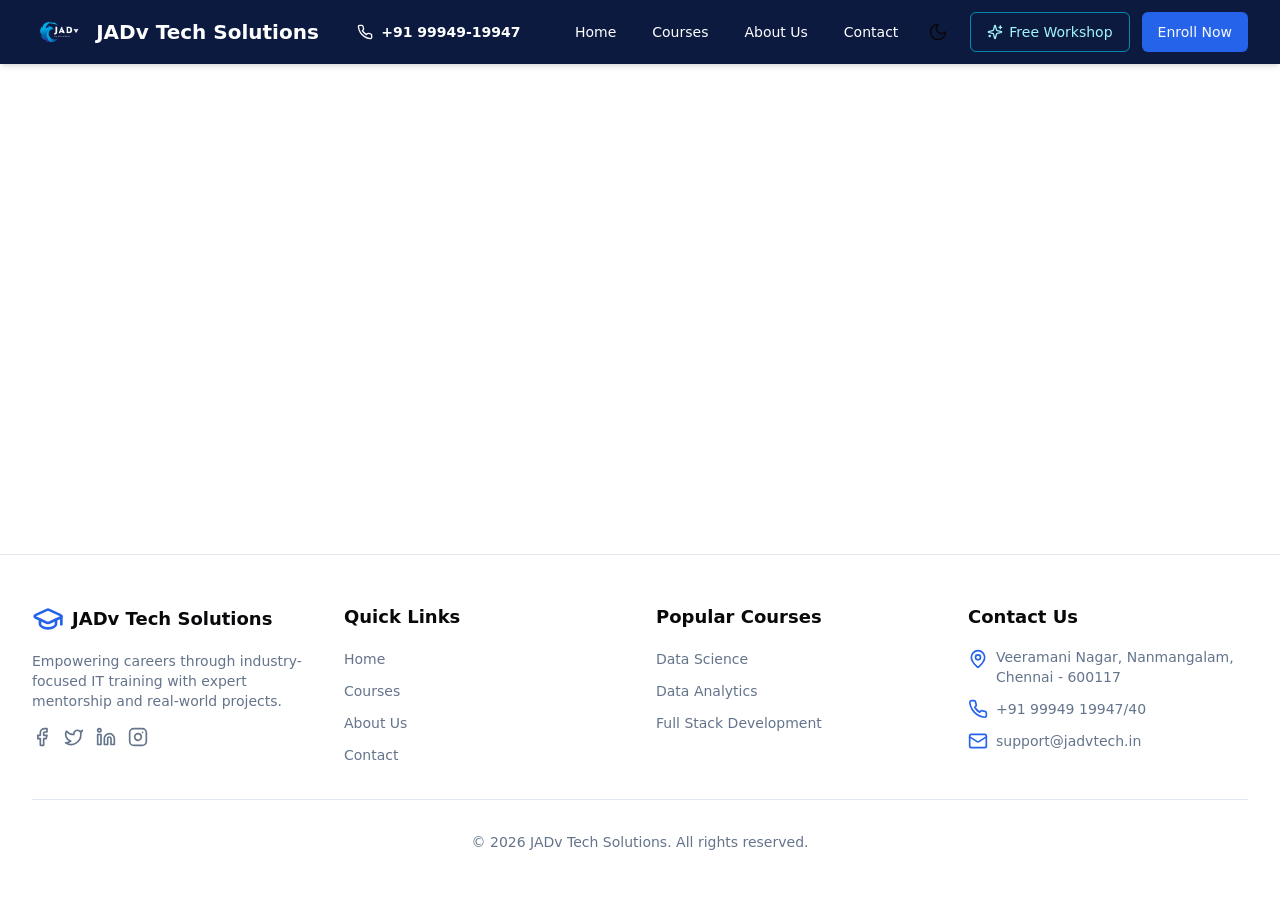
==== commit 3534cc11: "workshop changes" ====
--- a/index.html
+++ b/index.html
@@ -56,9 +56,9 @@
 
   <!-- Preload Critical Resources -->
   <link rel="preload" href="/logo.webp" as="image" type="image/webp">
-  <script type="module" crossorigin src="/assets/index-Dky_fs5t.js"></script>
+  <script type="module" crossorigin src="/assets/index-D30njAjj.js"></script>
   <link rel="modulepreload" crossorigin href="/assets/vendor-BlUkfZh9.js">
-  <link rel="stylesheet" crossorigin href="/assets/index-C3LM147S.css">
+  <link rel="stylesheet" crossorigin href="/assets/index-ByN_uCCq.css">
 </head>
 
 <body>
--- a/assets/index-ByN_uCCq.css
+++ b/assets/index-ByN_uCCq.css
@@ -0,0 +1 @@
+/*! tailwindcss v4.3.3 | MIT License | https://tailwindcss.com */@layer properties{@supports (((-webkit-hyphens:none)) and (not (margin-trim:inline))) or ((-moz-orient:inline) and (not (color:rgb(from red r g b)))){*,:before,:after,::backdrop{--tw-translate-x:0;--tw-translate-y:0;--tw-translate-z:0;--tw-rotate-x:initial;--tw-rotate-y:initial;--tw-rotate-z:initial;--tw-skew-x:initial;--tw-skew-y:initial;--tw-space-y-reverse:0;--tw-space-x-reverse:0;--tw-border-style:solid;--tw-gradient-position:initial;--tw-gradient-from:#0000;--tw-gradient-via:#0000;--tw-gradient-to:#0000;--tw-gradient-stops:initial;--tw-gradient-via-stops:initial;--tw-gradient-from-position:0%;--tw-gradient-via-position:50%;--tw-gradient-to-position:100%;--tw-leading:initial;--tw-font-weight:initial;--tw-tracking:initial;--tw-shadow:0 0 #0000;--tw-shadow-color:initial;--tw-shadow-alpha:100%;--tw-inset-shadow:0 0 #0000;--tw-inset-shadow-color:initial;--tw-inset-shadow-alpha:100%;--tw-ring-color:initial;--tw-ring-shadow:0 0 #0000;--tw-inset-ring-color:initial;--tw-inset-ring-shadow:0 0 #0000;--tw-ring-inset:initial;--tw-ring-offset-width:0px;--tw-ring-offset-color:#fff;--tw-ring-offset-shadow:0 0 #0000;--tw-outline-style:solid;--tw-backdrop-blur:initial;--tw-backdrop-brightness:initial;--tw-backdrop-contrast:initial;--tw-backdrop-grayscale:initial;--tw-backdrop-hue-rotate:initial;--tw-backdrop-invert:initial;--tw-backdrop-opacity:initial;--tw-backdrop-saturate:initial;--tw-backdrop-sepia:initial;--tw-duration:initial;--tw-ease:initial;--tw-scale-x:1;--tw-scale-y:1;--tw-scale-z:1}}}@layer theme{:root,:host{--font-sans:ui-sans-serif, system-ui, sans-serif, "Apple Color Emoji", "Segoe UI Emoji", "Segoe UI Symbol", "Noto Color Emoji";--font-mono:ui-monospace, SFMono-Regular, Menlo, Monaco, Consolas, "Liberation Mono", "Courier New", monospace;--color-red-50:oklch(97.1% .013 17.38);--color-red-200:oklch(88.5% .062 18.334);--color-red-400:oklch(70.4% .191 22.216);--color-red-500:oklch(63.7% .237 25.331);--color-red-600:oklch(57.7% .245 27.325);--color-red-800:oklch(44.4% .177 26.899);--color-red-900:oklch(39.6% .141 25.723);--color-yellow-400:oklch(85.2% .199 91.936);--color-green-500:oklch(72.3% .219 149.579);--color-green-600:oklch(62.7% .194 149.214);--color-cyan-100:oklch(95.6% .045 203.388);--color-cyan-200:oklch(91.7% .08 205.041);--color-cyan-300:oklch(86.5% .127 207.078);--color-cyan-400:oklch(78.9% .154 211.53);--color-sky-200:oklch(90.1% .058 230.902);--color-blue-50:oklch(97% .014 254.604);--color-blue-600:oklch(54.6% .245 262.881);--color-blue-700:oklch(48.8% .243 264.376);--color-indigo-100:oklch(93% .034 272.788);--color-indigo-600:oklch(51.1% .262 276.966);--color-fuchsia-200:oklch(90.3% .076 319.62);--color-fuchsia-400:oklch(74% .238 322.16);--color-fuchsia-500:oklch(66.7% .295 322.15);--color-slate-200:oklch(92.9% .013 255.508);--color-slate-300:oklch(86.9% .022 252.894);--color-gray-100:oklch(96.7% .003 264.542);--color-gray-400:oklch(70.7% .022 261.325);--color-gray-500:oklch(55.1% .027 264.364);--color-gray-600:oklch(44.6% .03 256.802);--color-gray-800:oklch(27.8% .033 256.848);--color-gray-900:oklch(21% .034 264.665);--color-black:#000;--color-white:#fff;--spacing:.25rem;--container-md:28rem;--container-2xl:42rem;--container-3xl:48rem;--container-4xl:56rem;--container-7xl:80rem;--text-xs:.75rem;--text-xs--line-height:calc(1 / .75);--text-sm:.875rem;--text-sm--line-height:calc(1.25 / .875);--text-base:1rem;--text-base--line-height: 1.5 ;--text-lg:1.125rem;--text-lg--line-height:calc(1.75 / 1.125);--text-xl:1.25rem;--text-xl--line-height:calc(1.75 / 1.25);--text-2xl:1.5rem;--text-2xl--line-height:calc(2 / 1.5);--text-3xl:1.875rem;--text-3xl--line-height: 1.2 ;--text-4xl:2.25rem;--text-4xl--line-height:calc(2.5 / 2.25);--text-5xl:3rem;--text-5xl--line-height:1;--text-6xl:3.75rem;--text-6xl--line-height:1;--font-weight-medium:500;--font-weight-semibold:600;--font-weight-bold:700;--font-weight-extrabold:800;--tracking-tight:-.025em;--tracking-wider:.05em;--tracking-widest:.1em;--leading-tight:1.25;--radius-md:.375rem;--radius-lg:.5rem;--radius-2xl:1rem;--ease-out:cubic-bezier(0, 0, .2, 1);--blur-sm:8px;--default-transition-duration:.15s;--default-transition-timing-function:cubic-bezier(.4, 0, .2, 1);--default-font-family:var(--font-sans);--default-font-feature-settings:var(--font-sans--font-feature-settings);--default-font-variation-settings:var(--font-sans--font-variation-settings);--default-mono-font-family:var(--font-mono);--default-mono-font-feature-settings:var(--font-mono--font-feature-settings);--default-mono-font-variation-settings:var(--font-mono--font-variation-settings)}}@layer base{*,:after,:before,::backdrop{box-sizing:border-box;border:0 solid;margin:0;padding:0}::file-selector-button{box-sizing:border-box;border:0 solid;margin:0;padding:0}html,:host{-webkit-text-size-adjust:100%;tab-size:4;line-height:1.5;font-family:var(--default-font-family,ui-sans-serif, system-ui, sans-serif, "Apple Color Emoji", "Segoe UI Emoji", "Segoe UI Symbol", "Noto Color Emoji");font-feature-settings:var(--default-font-feature-settings,normal);font-variation-settings:var(--default-font-variation-settings,normal);-webkit-tap-highlight-color:transparent}body{line-height:inherit}hr{height:0;color:inherit;border-top-width:1px}abbr:where([title]){-webkit-text-decoration:underline dotted;text-decoration:underline dotted}h1,h2,h3,h4,h5,h6{font-size:inherit;font-weight:inherit}a{color:inherit;-webkit-text-decoration:inherit;text-decoration:inherit}b,strong{font-weight:bolder}code,kbd,samp,pre{font-family:var(--default-mono-font-family,ui-monospace, SFMono-Regular, Menlo, Monaco, Consolas, "Liberation Mono", "Courier New", monospace);font-feature-settings:var(--default-mono-font-feature-settings,normal);font-variation-settings:var(--default-mono-font-variation-settings,normal);font-size:1em}small{font-size:80%}sub,sup{vertical-align:baseline;font-size:75%;line-height:0;position:relative}sub{bottom:-.25em}sup{top:-.5em}table{text-indent:0;border-color:inherit;border-collapse:collapse}:-moz-focusring{outline:auto}progress{vertical-align:baseline}summary{display:list-item}ol,ul,menu{list-style:none}img,svg,video,canvas,audio,iframe,embed,object{vertical-align:middle;display:block}img,video{max-width:100%;height:auto}button,input,select,optgroup,textarea{font:inherit;font-feature-settings:inherit;font-variation-settings:inherit;letter-spacing:inherit;color:inherit;opacity:1;background-color:#0000;border-radius:0}::file-selector-button{font:inherit;font-feature-settings:inherit;font-variation-settings:inherit;letter-spacing:inherit;color:inherit;opacity:1;background-color:#0000;border-radius:0}:where(select:is([multiple],[size])) optgroup{font-weight:bolder}:where(select:is([multiple],[size])) optgroup option{padding-inline-start:20px}::file-selector-button{margin-inline-end:4px}::placeholder{opacity:1;color:currentColor}@supports (color:color-mix(in lab,red,red)){::placeholder{color:color-mix(in oklab,currentColor 50%,transparent)}}textarea{resize:vertical}::-webkit-search-decoration{-webkit-appearance:none}::-webkit-date-and-time-value{min-height:1lh;text-align:inherit}::-webkit-datetime-edit{display:inline-flex}::-webkit-datetime-edit-fields-wrapper{padding:0}::-webkit-datetime-edit{padding-block:0}::-webkit-datetime-edit-year-field{padding-block:0}::-webkit-datetime-edit-month-field{padding-block:0}::-webkit-datetime-edit-day-field{padding-block:0}::-webkit-datetime-edit-hour-field{padding-block:0}::-webkit-datetime-edit-minute-field{padding-block:0}::-webkit-datetime-edit-second-field{padding-block:0}::-webkit-datetime-edit-millisecond-field{padding-block:0}::-webkit-datetime-edit-meridiem-field{padding-block:0}:-moz-ui-invalid{box-shadow:none}button,input:where([type=button],[type=reset],[type=submit]){appearance:button}::file-selector-button{appearance:button}::-webkit-inner-spin-button{height:auto}::-webkit-outer-spin-button{height:auto}[hidden]:where(:not([hidden=until-found])){display:none!important}:root{--background:0 0% 100%;--foreground:240 10% 3.9%;--card:0 0% 100%;--card-foreground:240 10% 3.9%;--popover:0 0% 100%;--popover-foreground:240 10% 3.9%;--primary:221.2 83.2% 53.3%;--primary-foreground:210 40% 98%;--secondary:210 40% 96.1%;--secondary-foreground:222.2 47.4% 11.2%;--muted:210 40% 96.1%;--muted-foreground:215.4 16.3% 46.9%;--accent:210 40% 96.1%;--accent-foreground:222.2 47.4% 11.2%;--destructive:0 84.2% 60.2%;--destructive-foreground:210 40% 98%;--border:214.3 31.8% 91.4%;--input:214.3 31.8% 91.4%;--ring:221.2 83.2% 53.3%;--radius:.5rem;--color-background:#fff;--color-foreground:#09090b;--color-card:#fff;--color-card-foreground:#09090b;--color-popover:#fff;--color-popover-foreground:#09090b;--color-primary:#3b82f6;--color-primary-foreground:#f8fafc;--color-secondary:#f1f5f9;--color-secondary-foreground:#0f172a;--color-muted:#f1f5f9;--color-muted-foreground:#64748b;--color-accent:#f1f5f9;--color-accent-foreground:#0f172a;--color-destructive:#ef4444;--color-destructive-foreground:#f8fafc;--color-border:#e2e8f0;--color-input:#e2e8f0;--color-ring:#3b82f6;--radius-sm:.25rem;--radius-md:.375rem;--radius-lg:.5rem;--radius-xl:.75rem}.dark{--background:240 10% 3.9%;--foreground:0 0% 98%;--card:240 10% 3.9%;--card-foreground:0 0% 98%;--popover:240 10% 3.9%;--popover-foreground:0 0% 98%;--primary:217.2 91.2% 59.8%;--primary-foreground:222.2 47.4% 11.2%;--secondary:240 3.7% 15.9%;--secondary-foreground:0 0% 98%;--muted:240 3.7% 15.9%;--muted-foreground:240 5% 64.9%;--accent:240 3.7% 15.9%;--accent-foreground:0 0% 98%;--destructive:0 62.8% 30.6%;--destructive-foreground:0 0% 98%;--border:240 3.7% 15.9%;--input:240 3.7% 15.9%;--ring:217.2 91.2% 59.8%;--color-background:#09090b;--color-foreground:#fafafa;--color-card:#09090b;--color-card-foreground:#fafafa;--color-popover:#09090b;--color-popover-foreground:#fafafa;--color-primary:#60a5fa;--color-primary-foreground:#0f172a;--color-secondary:#27272a;--color-secondary-foreground:#fafafa;--color-muted:#27272a;--color-muted-foreground:#a1a1aa;--color-accent:#27272a;--color-accent-foreground:#fafafa;--color-destructive:#7f1d1d;--color-destructive-foreground:#fafafa;--color-border:#27272a;--color-input:#27272a;--color-ring:#3b82f6}*{border-color:hsl(var(--border))}body{background-color:hsl(var(--background));color:hsl(var(--foreground));font-feature-settings:"rlig" 1,"calt" 1}html{scroll-behavior:smooth}}@layer components{@keyframes fadeIn{0%{opacity:0}to{opacity:1}}@keyframes slideInUp{0%{opacity:0;transform:translateY(20px)}to{opacity:1;transform:translateY(0)}}@keyframes slideInDown{0%{opacity:0;transform:translateY(-20px)}to{opacity:1;transform:translateY(0)}}.animate-fade-in{will-change:opacity;animation:.6s ease-out fadeIn}.animate-slide-in-up{will-change:opacity,transform;animation:.6s ease-out slideInUp}.animate-slide-in-down{will-change:opacity,transform;animation:.6s ease-out slideInDown}button,a,[role=button],input[type=submit],input[type=button]{touch-action:manipulation;-webkit-tap-highlight-color:transparent}.scroll-container{-webkit-overflow-scrolling:touch;overscroll-behavior-y:contain}.card,.component-container,[class*=container]{contain:layout style}}@layer utilities{.visible{visibility:visible}.absolute{position:absolute}.fixed{position:fixed}.relative{position:relative}.static{position:static}.inset-0{inset:0}.top-0{top:0}.top-1\/2{top:50%}.top-3{top:calc(var(--spacing) * 3)}.right-0{right:0}.right-3{right:calc(var(--spacing) * 3)}.right-4{right:calc(var(--spacing) * 4)}.bottom-4{bottom:calc(var(--spacing) * 4)}.left-0{left:0}.left-1\/2{left:50%}.left-3{left:calc(var(--spacing) * 3)}.left-4{left:calc(var(--spacing) * 4)}.isolate{isolation:isolate}.-z-10{z-index:-10}.z-10{z-index:10}.z-50{z-index:50}.container{width:100%}@media (min-width:40rem){.container{max-width:40rem}}@media (min-width:48rem){.container{max-width:48rem}}@media (min-width:64rem){.container{max-width:64rem}}@media (min-width:80rem){.container{max-width:80rem}}@media (min-width:96rem){.container{max-width:96rem}}.mx-4{margin-inline:calc(var(--spacing) * 4)}.mx-auto{margin-inline:auto}.mt-0\.5{margin-top:calc(var(--spacing) * .5)}.mt-1{margin-top:var(--spacing)}.mt-2{margin-top:calc(var(--spacing) * 2)}.mt-4{margin-top:calc(var(--spacing) * 4)}.mt-8{margin-top:calc(var(--spacing) * 8)}.mr-1\.5{margin-right:calc(var(--spacing) * 1.5)}.mr-2{margin-right:calc(var(--spacing) * 2)}.mb-1{margin-bottom:var(--spacing)}.mb-2{margin-bottom:calc(var(--spacing) * 2)}.mb-4{margin-bottom:calc(var(--spacing) * 4)}.mb-5{margin-bottom:calc(var(--spacing) * 5)}.mb-12{margin-bottom:calc(var(--spacing) * 12)}.ml-1{margin-left:var(--spacing)}.ml-2{margin-left:calc(var(--spacing) * 2)}.ml-4{margin-left:calc(var(--spacing) * 4)}.block{display:block}.contents{display:contents}.flex{display:flex}.grid{display:grid}.hidden{display:none}.inline{display:inline}.inline-block{display:inline-block}.inline-flex{display:inline-flex}.table{display:table}.h-3{height:calc(var(--spacing) * 3)}.h-3\.5{height:calc(var(--spacing) * 3.5)}.h-4{height:calc(var(--spacing) * 4)}.h-5{height:calc(var(--spacing) * 5)}.h-6{height:calc(var(--spacing) * 6)}.h-8{height:calc(var(--spacing) * 8)}.h-9{height:calc(var(--spacing) * 9)}.h-10{height:calc(var(--spacing) * 10)}.h-11{height:calc(var(--spacing) * 11)}.h-12{height:calc(var(--spacing) * 12)}.h-14{height:calc(var(--spacing) * 14)}.h-16{height:calc(var(--spacing) * 16)}.h-24{height:calc(var(--spacing) * 24)}.h-40{height:calc(var(--spacing) * 40)}.h-48{height:calc(var(--spacing) * 48)}.h-\[320px\]{height:320px}.h-full{height:100%}.max-h-\[90vh\]{max-height:90vh}.min-h-\[80px\]{min-height:80px}.min-h-screen{min-height:100vh}.w-3{width:calc(var(--spacing) * 3)}.w-3\.5{width:calc(var(--spacing) * 3.5)}.w-4{width:calc(var(--spacing) * 4)}.w-5{width:calc(var(--spacing) * 5)}.w-6{width:calc(var(--spacing) * 6)}.w-8{width:calc(var(--spacing) * 8)}.w-9{width:calc(var(--spacing) * 9)}.w-10{width:calc(var(--spacing) * 10)}.w-12{width:calc(var(--spacing) * 12)}.w-14{width:calc(var(--spacing) * 14)}.w-16{width:calc(var(--spacing) * 16)}.w-24{width:calc(var(--spacing) * 24)}.w-\[90\%\]{width:90%}.w-auto{width:auto}.w-full{width:100%}.max-w-2xl{max-width:var(--container-2xl)}.max-w-3xl{max-width:var(--container-3xl)}.max-w-4xl{max-width:var(--container-4xl)}.max-w-7xl{max-width:var(--container-7xl)}.max-w-md{max-width:var(--container-md)}.min-w-full{min-width:100%}.flex-1{flex:1}.flex-shrink-0,.shrink-0{flex-shrink:0}.grow{flex-grow:1}.-translate-x-1\/2{--tw-translate-x: -50% ;translate:var(--tw-translate-x) var(--tw-translate-y)}.-translate-y-1\/2{--tw-translate-y: -50% ;translate:var(--tw-translate-x) var(--tw-translate-y)}.transform{transform:var(--tw-rotate-x,) var(--tw-rotate-y,) var(--tw-rotate-z,) var(--tw-skew-x,) var(--tw-skew-y,)}.grid-cols-1{grid-template-columns:repeat(1,minmax(0,1fr))}.grid-cols-2{grid-template-columns:repeat(2,minmax(0,1fr))}.flex-col{flex-direction:column}.flex-wrap{flex-wrap:wrap}.items-center{align-items:center}.items-start{align-items:flex-start}.justify-between{justify-content:space-between}.justify-center{justify-content:center}.gap-1\.5{gap:calc(var(--spacing) * 1.5)}.gap-2{gap:calc(var(--spacing) * 2)}.gap-3{gap:calc(var(--spacing) * 3)}.gap-4{gap:calc(var(--spacing) * 4)}.gap-6{gap:calc(var(--spacing) * 6)}.gap-8{gap:calc(var(--spacing) * 8)}:where(.space-y-1>:not(:last-child)){--tw-space-y-reverse:0;margin-block-start:calc(var(--spacing) * var(--tw-space-y-reverse));margin-block-end:calc(var(--spacing) * calc(1 - var(--tw-space-y-reverse)))}:where(.space-y-1\.5>:not(:last-child)){--tw-space-y-reverse:0;margin-block-start:calc(calc(var(--spacing) * 1.5) * var(--tw-space-y-reverse));margin-block-end:calc(calc(var(--spacing) * 1.5) * calc(1 - var(--tw-space-y-reverse)))}:where(.space-y-2>:not(:last-child)){--tw-space-y-reverse:0;margin-block-start:calc(calc(var(--spacing) * 2) * var(--tw-space-y-reverse));margin-block-end:calc(calc(var(--spacing) * 2) * calc(1 - var(--tw-space-y-reverse)))}:where(.space-y-3>:not(:last-child)){--tw-space-y-reverse:0;margin-block-start:calc(calc(var(--spacing) * 3) * var(--tw-space-y-reverse));margin-block-end:calc(calc(var(--spacing) * 3) * calc(1 - var(--tw-space-y-reverse)))}:where(.space-y-4>:not(:last-child)){--tw-space-y-reverse:0;margin-block-start:calc(calc(var(--spacing) * 4) * var(--tw-space-y-reverse));margin-block-end:calc(calc(var(--spacing) * 4) * calc(1 - var(--tw-space-y-reverse)))}:where(.space-y-6>:not(:last-child)){--tw-space-y-reverse:0;margin-block-start:calc(calc(var(--spacing) * 6) * var(--tw-space-y-reverse));margin-block-end:calc(calc(var(--spacing) * 6) * calc(1 - var(--tw-space-y-reverse)))}:where(.space-y-8>:not(:last-child)){--tw-space-y-reverse:0;margin-block-start:calc(calc(var(--spacing) * 8) * var(--tw-space-y-reverse));margin-block-end:calc(calc(var(--spacing) * 8) * calc(1 - var(--tw-space-y-reverse)))}:where(.space-x-1>:not(:last-child)){--tw-space-x-reverse:0;margin-inline-start:calc(var(--spacing) * var(--tw-space-x-reverse));margin-inline-end:calc(var(--spacing) * calc(1 - var(--tw-space-x-reverse)))}:where(.space-x-2>:not(:last-child)){--tw-space-x-reverse:0;margin-inline-start:calc(calc(var(--spacing) * 2) * var(--tw-space-x-reverse));margin-inline-end:calc(calc(var(--spacing) * 2) * calc(1 - var(--tw-space-x-reverse)))}:where(.space-x-3>:not(:last-child)){--tw-space-x-reverse:0;margin-inline-start:calc(calc(var(--spacing) * 3) * var(--tw-space-x-reverse));margin-inline-end:calc(calc(var(--spacing) * 3) * calc(1 - var(--tw-space-x-reverse)))}.overflow-hidden{overflow:hidden}.overflow-y-auto{overflow-y:auto}.rounded-2xl{border-radius:var(--radius-2xl)}.rounded-full{border-radius:3.40282e38px}.rounded-lg{border-radius:var(--radius-lg)}.rounded-md{border-radius:var(--radius-md)}.border{border-style:var(--tw-border-style);border-width:1px}.border-t{border-top-style:var(--tw-border-style);border-top-width:1px}.border-b{border-bottom-style:var(--tw-border-style);border-bottom-width:1px}.border-\[hsl\(var\(--border\)\)\]{border-color:hsl(var(--border))}.border-\[hsl\(var\(--input\)\)\]{border-color:hsl(var(--input))}.border-blue-600{border-color:var(--color-blue-600)}.border-cyan-400\/40{border-color:#00d2ef66}@supports (color:color-mix(in lab,red,red)){.border-cyan-400\/40{border-color:color-mix(in oklab,var(--color-cyan-400) 40%,transparent)}}.border-cyan-400\/60{border-color:#00d2ef99}@supports (color:color-mix(in lab,red,red)){.border-cyan-400\/60{border-color:color-mix(in oklab,var(--color-cyan-400) 60%,transparent)}}.border-fuchsia-400\/50{border-color:#ec6cff80}@supports (color:color-mix(in lab,red,red)){.border-fuchsia-400\/50{border-color:color-mix(in oklab,var(--color-fuchsia-400) 50%,transparent)}}.border-red-200{border-color:var(--color-red-200)}.border-red-500{border-color:var(--color-red-500)}.border-white{border-color:var(--color-white)}.border-white\/15{border-color:#ffffff26}@supports (color:color-mix(in lab,red,red)){.border-white\/15{border-color:color-mix(in oklab,var(--color-white) 15%,transparent)}}.border-white\/20{border-color:#fff3}@supports (color:color-mix(in lab,red,red)){.border-white\/20{border-color:color-mix(in oklab,var(--color-white) 20%,transparent)}}.bg-\[\#0c1a40\]{background-color:#0c1a40}.bg-\[\#070d2b\]{background-color:#070d2b}.bg-\[hsl\(var\(--background\)\)\]{background-color:hsl(var(--background))}.bg-\[hsl\(var\(--card\)\)\]{background-color:hsl(var(--card))}.bg-\[hsl\(var\(--destructive\)\)\]{background-color:hsl(var(--destructive))}.bg-\[hsl\(var\(--muted\)\)\]{background-color:hsl(var(--muted))}.bg-\[hsl\(var\(--primary\)\)\]{background-color:hsl(var(--primary))}.bg-\[hsl\(var\(--secondary\)\)\]{background-color:hsl(var(--secondary))}.bg-black\/40{background-color:#0006}@supports (color:color-mix(in lab,red,red)){.bg-black\/40{background-color:color-mix(in oklab,var(--color-black) 40%,transparent)}}.bg-black\/50{background-color:#00000080}@supports (color:color-mix(in lab,red,red)){.bg-black\/50{background-color:color-mix(in oklab,var(--color-black) 50%,transparent)}}.bg-blue-600{background-color:var(--color-blue-600)}.bg-cyan-400\/10{background-color:#00d2ef1a}@supports (color:color-mix(in lab,red,red)){.bg-cyan-400\/10{background-color:color-mix(in oklab,var(--color-cyan-400) 10%,transparent)}}.bg-fuchsia-500\/10{background-color:#e12afb1a}@supports (color:color-mix(in lab,red,red)){.bg-fuchsia-500\/10{background-color:color-mix(in oklab,var(--color-fuchsia-500) 10%,transparent)}}.bg-gray-100{background-color:var(--color-gray-100)}.bg-gray-400\/50{background-color:#99a1af80}@supports (color:color-mix(in lab,red,red)){.bg-gray-400\/50{background-color:color-mix(in oklab,var(--color-gray-400) 50%,transparent)}}.bg-gray-400\/60{background-color:#99a1af99}@supports (color:color-mix(in lab,red,red)){.bg-gray-400\/60{background-color:color-mix(in oklab,var(--color-gray-400) 60%,transparent)}}.bg-gray-600{background-color:var(--color-gray-600)}.bg-red-50{background-color:var(--color-red-50)}.bg-transparent{background-color:#0000}.bg-white\/5{background-color:#ffffff0d}@supports (color:color-mix(in lab,red,red)){.bg-white\/5{background-color:color-mix(in oklab,var(--color-white) 5%,transparent)}}.bg-gradient-to-br{--tw-gradient-position:to bottom right in oklab;background-image:linear-gradient(var(--tw-gradient-stops))}.bg-gradient-to-r{--tw-gradient-position:to right in oklab;background-image:linear-gradient(var(--tw-gradient-stops))}.from-blue-50{--tw-gradient-from:var(--color-blue-50);--tw-gradient-stops:var(--tw-gradient-via-stops,var(--tw-gradient-position), var(--tw-gradient-from) var(--tw-gradient-from-position), var(--tw-gradient-to) var(--tw-gradient-to-position))}.from-blue-600{--tw-gradient-from:var(--color-blue-600);--tw-gradient-stops:var(--tw-gradient-via-stops,var(--tw-gradient-position), var(--tw-gradient-from) var(--tw-gradient-from-position), var(--tw-gradient-to) var(--tw-gradient-to-position))}.from-cyan-300{--tw-gradient-from:var(--color-cyan-300);--tw-gradient-stops:var(--tw-gradient-via-stops,var(--tw-gradient-position), var(--tw-gradient-from) var(--tw-gradient-from-position), var(--tw-gradient-to) var(--tw-gradient-to-position))}.via-sky-200{--tw-gradient-via:var(--color-sky-200);--tw-gradient-via-stops:var(--tw-gradient-position), var(--tw-gradient-from) var(--tw-gradient-from-position), var(--tw-gradient-via) var(--tw-gradient-via-position), var(--tw-gradient-to) var(--tw-gradient-to-position);--tw-gradient-stops:var(--tw-gradient-via-stops)}.to-fuchsia-400{--tw-gradient-to:var(--color-fuchsia-400);--tw-gradient-stops:var(--tw-gradient-via-stops,var(--tw-gradient-position), var(--tw-gradient-from) var(--tw-gradient-from-position), var(--tw-gradient-to) var(--tw-gradient-to-position))}.to-indigo-100{--tw-gradient-to:var(--color-indigo-100);--tw-gradient-stops:var(--tw-gradient-via-stops,var(--tw-gradient-position), var(--tw-gradient-from) var(--tw-gradient-from-position), var(--tw-gradient-to) var(--tw-gradient-to-position))}.to-indigo-600{--tw-gradient-to:var(--color-indigo-600);--tw-gradient-stops:var(--tw-gradient-via-stops,var(--tw-gradient-position), var(--tw-gradient-from) var(--tw-gradient-from-position), var(--tw-gradient-to) var(--tw-gradient-to-position))}.bg-clip-text{-webkit-background-clip:text;background-clip:text}.fill-yellow-400{fill:var(--color-yellow-400)}.object-contain{object-fit:contain}.object-cover{object-fit:cover}.p-1{padding:var(--spacing)}.p-1\.5{padding:calc(var(--spacing) * 1.5)}.p-2{padding:calc(var(--spacing) * 2)}.p-3{padding:calc(var(--spacing) * 3)}.p-4{padding:calc(var(--spacing) * 4)}.p-6{padding:calc(var(--spacing) * 6)}.px-2{padding-inline:calc(var(--spacing) * 2)}.px-2\.5{padding-inline:calc(var(--spacing) * 2.5)}.px-3{padding-inline:calc(var(--spacing) * 3)}.px-4{padding-inline:calc(var(--spacing) * 4)}.px-6{padding-inline:calc(var(--spacing) * 6)}.px-8{padding-inline:calc(var(--spacing) * 8)}.py-1{padding-block:var(--spacing)}.py-1\.5{padding-block:calc(var(--spacing) * 1.5)}.py-2{padding-block:calc(var(--spacing) * 2)}.py-3{padding-block:calc(var(--spacing) * 3)}.py-4{padding-block:calc(var(--spacing) * 4)}.py-8{padding-block:calc(var(--spacing) * 8)}.py-12{padding-block:calc(var(--spacing) * 12)}.py-16{padding-block:calc(var(--spacing) * 16)}.pt-0{padding-top:0}.pt-2{padding-top:calc(var(--spacing) * 2)}.pt-4{padding-top:calc(var(--spacing) * 4)}.pt-6{padding-top:calc(var(--spacing) * 6)}.pt-8{padding-top:calc(var(--spacing) * 8)}.pt-20{padding-top:calc(var(--spacing) * 20)}.pt-24{padding-top:calc(var(--spacing) * 24)}.pb-2{padding-bottom:calc(var(--spacing) * 2)}.pb-3{padding-bottom:calc(var(--spacing) * 3)}.pb-6{padding-bottom:calc(var(--spacing) * 6)}.pb-16{padding-bottom:calc(var(--spacing) * 16)}.pl-10{padding-left:calc(var(--spacing) * 10)}.text-center{text-align:center}.text-left{text-align:left}.text-2xl{font-size:var(--text-2xl);line-height:var(--tw-leading,var(--text-2xl--line-height))}.text-3xl{font-size:var(--text-3xl);line-height:var(--tw-leading,var(--text-3xl--line-height))}.text-4xl{font-size:var(--text-4xl);line-height:var(--tw-leading,var(--text-4xl--line-height))}.text-base{font-size:var(--text-base);line-height:var(--tw-leading,var(--text-base--line-height))}.text-lg{font-size:var(--text-lg);line-height:var(--tw-leading,var(--text-lg--line-height))}.text-sm{font-size:var(--text-sm);line-height:var(--tw-leading,var(--text-sm--line-height))}.text-xl{font-size:var(--text-xl);line-height:var(--tw-leading,var(--text-xl--line-height))}.text-xs{font-size:var(--text-xs);line-height:var(--tw-leading,var(--text-xs--line-height))}.leading-none{--tw-leading:1;line-height:1}.leading-tight{--tw-leading:var(--leading-tight);line-height:var(--leading-tight)}.font-bold{--tw-font-weight:var(--font-weight-bold);font-weight:var(--font-weight-bold)}.font-extrabold{--tw-font-weight:var(--font-weight-extrabold);font-weight:var(--font-weight-extrabold)}.font-medium{--tw-font-weight:var(--font-weight-medium);font-weight:var(--font-weight-medium)}.font-semibold{--tw-font-weight:var(--font-weight-semibold);font-weight:var(--font-weight-semibold)}.tracking-tight{--tw-tracking:var(--tracking-tight);letter-spacing:var(--tracking-tight)}.tracking-wider{--tw-tracking:var(--tracking-wider);letter-spacing:var(--tracking-wider)}.tracking-widest{--tw-tracking:var(--tracking-widest);letter-spacing:var(--tracking-widest)}.whitespace-nowrap{white-space:nowrap}.text-\[hsl\(var\(--card-foreground\)\)\]{color:hsl(var(--card-foreground))}.text-\[hsl\(var\(--destructive-foreground\)\)\]{color:hsl(var(--destructive-foreground))}.text-\[hsl\(var\(--foreground\)\)\]{color:hsl(var(--foreground))}.text-\[hsl\(var\(--muted-foreground\)\)\]{color:hsl(var(--muted-foreground))}.text-\[hsl\(var\(--primary\)\)\]{color:hsl(var(--primary))}.text-\[hsl\(var\(--primary-foreground\)\)\]{color:hsl(var(--primary-foreground))}.text-\[hsl\(var\(--secondary-foreground\)\)\]{color:hsl(var(--secondary-foreground))}.text-cyan-100\/80{color:#cefafecc}@supports (color:color-mix(in lab,red,red)){.text-cyan-100\/80{color:color-mix(in oklab,var(--color-cyan-100) 80%,transparent)}}.text-cyan-200{color:var(--color-cyan-200)}.text-cyan-300{color:var(--color-cyan-300)}.text-fuchsia-200{color:var(--color-fuchsia-200)}.text-gray-800{color:var(--color-gray-800)}.text-green-500{color:var(--color-green-500)}.text-green-600{color:var(--color-green-600)}.text-red-500{color:var(--color-red-500)}.text-red-600{color:var(--color-red-600)}.text-slate-200{color:var(--color-slate-200)}.text-slate-300\/90{color:#cad5e2e6}@supports (color:color-mix(in lab,red,red)){.text-slate-300\/90{color:color-mix(in oklab,var(--color-slate-300) 90%,transparent)}}.text-transparent{color:#0000}.text-white{color:var(--color-white)}.text-white\/80{color:#fffc}@supports (color:color-mix(in lab,red,red)){.text-white\/80{color:color-mix(in oklab,var(--color-white) 80%,transparent)}}.text-yellow-400{color:var(--color-yellow-400)}.uppercase{text-transform:uppercase}.italic{font-style:italic}.underline-offset-4{text-underline-offset:4px}.opacity-15{opacity:.15}.opacity-90{opacity:.9}.shadow-2xl{--tw-shadow:0 25px 50px -12px var(--tw-shadow-color,#00000040);box-shadow:var(--tw-inset-shadow),var(--tw-inset-ring-shadow),var(--tw-ring-offset-shadow),var(--tw-ring-shadow),var(--tw-shadow)}.shadow-lg{--tw-shadow:0 10px 15px -3px var(--tw-shadow-color,#0000001a), 0 4px 6px -4px var(--tw-shadow-color,#0000001a);box-shadow:var(--tw-inset-shadow),var(--tw-inset-ring-shadow),var(--tw-ring-offset-shadow),var(--tw-ring-shadow),var(--tw-shadow)}.shadow-md{--tw-shadow:0 4px 6px -1px var(--tw-shadow-color,#0000001a), 0 2px 4px -2px var(--tw-shadow-color,#0000001a);box-shadow:var(--tw-inset-shadow),var(--tw-inset-ring-shadow),var(--tw-ring-offset-shadow),var(--tw-ring-shadow),var(--tw-shadow)}.shadow-sm{--tw-shadow:0 1px 3px 0 var(--tw-shadow-color,#0000001a), 0 1px 2px -1px var(--tw-shadow-color,#0000001a);box-shadow:var(--tw-inset-shadow),var(--tw-inset-ring-shadow),var(--tw-ring-offset-shadow),var(--tw-ring-shadow),var(--tw-shadow)}.ring-offset-\[hsl\(var\(--background\)\)\]{--tw-ring-offset-color:hsl(var(--background))}.outline{outline-style:var(--tw-outline-style);outline-width:1px}.backdrop-blur{--tw-backdrop-blur:blur(8px);-webkit-backdrop-filter:var(--tw-backdrop-blur,) var(--tw-backdrop-brightness,) var(--tw-backdrop-contrast,) var(--tw-backdrop-grayscale,) var(--tw-backdrop-hue-rotate,) var(--tw-backdrop-invert,) var(--tw-backdrop-opacity,) var(--tw-backdrop-saturate,) var(--tw-backdrop-sepia,);backdrop-filter:var(--tw-backdrop-blur,) var(--tw-backdrop-brightness,) var(--tw-backdrop-contrast,) var(--tw-backdrop-grayscale,) var(--tw-backdrop-hue-rotate,) var(--tw-backdrop-invert,) var(--tw-backdrop-opacity,) var(--tw-backdrop-saturate,) var(--tw-backdrop-sepia,)}.backdrop-blur-sm{--tw-backdrop-blur:blur(var(--blur-sm));-webkit-backdrop-filter:var(--tw-backdrop-blur,) var(--tw-backdrop-brightness,) var(--tw-backdrop-contrast,) var(--tw-backdrop-grayscale,) var(--tw-backdrop-hue-rotate,) var(--tw-backdrop-invert,) var(--tw-backdrop-opacity,) var(--tw-backdrop-saturate,) var(--tw-backdrop-sepia,);backdrop-filter:var(--tw-backdrop-blur,) var(--tw-backdrop-brightness,) var(--tw-backdrop-contrast,) var(--tw-backdrop-grayscale,) var(--tw-backdrop-hue-rotate,) var(--tw-backdrop-invert,) var(--tw-backdrop-opacity,) var(--tw-backdrop-saturate,) var(--tw-backdrop-sepia,)}.transition{transition-property:color,background-color,border-color,outline-color,text-decoration-color,fill,stroke,--tw-gradient-from,--tw-gradient-via,--tw-gradient-to,opacity,box-shadow,transform,translate,scale,rotate,filter,-webkit-backdrop-filter,backdrop-filter,display,content-visibility,overlay,pointer-events;transition-timing-function:var(--tw-ease,var(--default-transition-timing-function));transition-duration:var(--tw-duration,var(--default-transition-duration))}.transition-all{transition-property:all;transition-timing-function:var(--tw-ease,var(--default-transition-timing-function));transition-duration:var(--tw-duration,var(--default-transition-duration))}.transition-colors{transition-property:color,background-color,border-color,outline-color,text-decoration-color,fill,stroke,--tw-gradient-from,--tw-gradient-via,--tw-gradient-to;transition-timing-function:var(--tw-ease,var(--default-transition-timing-function));transition-duration:var(--tw-duration,var(--default-transition-duration))}.transition-transform{transition-property:transform,translate,scale,rotate;transition-timing-function:var(--tw-ease,var(--default-transition-timing-function));transition-duration:var(--tw-duration,var(--default-transition-duration))}.duration-300{--tw-duration:.3s;transition-duration:.3s}.duration-500{--tw-duration:.5s;transition-duration:.5s}.ease-out{--tw-ease:var(--ease-out);transition-timing-function:var(--ease-out)}.\[xml\:lang\]{xml:lang}@media (hover:hover){.group-hover\:-translate-x-1:is(:where(.group):hover *){--tw-translate-x:calc(var(--spacing) * -1);translate:var(--tw-translate-x) var(--tw-translate-y)}.group-hover\:translate-x-1:is(:where(.group):hover *){--tw-translate-x:var(--spacing);translate:var(--tw-translate-x) var(--tw-translate-y)}.group-hover\:scale-110:is(:where(.group):hover *){--tw-scale-x:110%;--tw-scale-y:110%;--tw-scale-z:110%;scale:var(--tw-scale-x) var(--tw-scale-y)}}.peer-disabled\:cursor-not-allowed:is(:where(.peer):disabled~*){cursor:not-allowed}.peer-disabled\:opacity-70:is(:where(.peer):disabled~*){opacity:.7}.file\:border-0::file-selector-button{border-style:var(--tw-border-style);border-width:0}.file\:bg-transparent::file-selector-button{background-color:#0000}.file\:text-sm::file-selector-button{font-size:var(--text-sm);line-height:var(--tw-leading,var(--text-sm--line-height))}.file\:font-medium::file-selector-button{--tw-font-weight:var(--font-weight-medium);font-weight:var(--font-weight-medium)}.placeholder\:text-\[hsl\(var\(--muted-foreground\)\)\]::placeholder{color:hsl(var(--muted-foreground))}@media (hover:hover){.hover\:-translate-y-1:hover{--tw-translate-y:calc(var(--spacing) * -1);translate:var(--tw-translate-x) var(--tw-translate-y)}.hover\:scale-105:hover{--tw-scale-x:105%;--tw-scale-y:105%;--tw-scale-z:105%;scale:var(--tw-scale-x) var(--tw-scale-y)}.hover\:bg-\[hsl\(var\(--accent\)\)\]:hover{background-color:hsl(var(--accent))}.hover\:bg-\[hsl\(var\(--destructive\)\)\]\/90:hover{background-color:hsl(var(--destructive))}@supports (color:color-mix(in lab,red,red)){.hover\:bg-\[hsl\(var\(--destructive\)\)\]\/90:hover{background-color:color-mix(in oklab,hsl(var(--destructive)) 90%,transparent)}}.hover\:bg-\[hsl\(var\(--primary\)\)\]\/90:hover{background-color:hsl(var(--primary))}@supports (color:color-mix(in lab,red,red)){.hover\:bg-\[hsl\(var\(--primary\)\)\]\/90:hover{background-color:color-mix(in oklab,hsl(var(--primary)) 90%,transparent)}}.hover\:bg-\[hsl\(var\(--secondary\)\)\]\/80:hover{background-color:hsl(var(--secondary))}@supports (color:color-mix(in lab,red,red)){.hover\:bg-\[hsl\(var\(--secondary\)\)\]\/80:hover{background-color:color-mix(in oklab,hsl(var(--secondary)) 80%,transparent)}}.hover\:bg-black\/60:hover{background-color:#0009}@supports (color:color-mix(in lab,red,red)){.hover\:bg-black\/60:hover{background-color:color-mix(in oklab,var(--color-black) 60%,transparent)}}.hover\:bg-blue-600:hover{background-color:var(--color-blue-600)}.hover\:bg-blue-700:hover{background-color:var(--color-blue-700)}.hover\:bg-cyan-400\/10:hover{background-color:#00d2ef1a}@supports (color:color-mix(in lab,red,red)){.hover\:bg-cyan-400\/10:hover{background-color:color-mix(in oklab,var(--color-cyan-400) 10%,transparent)}}.hover\:bg-gray-500\/60:hover{background-color:#6a728299}@supports (color:color-mix(in lab,red,red)){.hover\:bg-gray-500\/60:hover{background-color:color-mix(in oklab,var(--color-gray-500) 60%,transparent)}}.hover\:bg-white\/10:hover{background-color:#ffffff1a}@supports (color:color-mix(in lab,red,red)){.hover\:bg-white\/10:hover{background-color:color-mix(in oklab,var(--color-white) 10%,transparent)}}.hover\:text-\[hsl\(var\(--accent-foreground\)\)\]:hover{color:hsl(var(--accent-foreground))}.hover\:text-\[hsl\(var\(--foreground\)\)\]:hover{color:hsl(var(--foreground))}.hover\:text-\[hsl\(var\(--primary\)\)\]:hover{color:hsl(var(--primary))}.hover\:text-white:hover{color:var(--color-white)}.hover\:underline:hover{text-decoration-line:underline}.hover\:shadow-lg:hover{--tw-shadow:0 10px 15px -3px var(--tw-shadow-color,#0000001a), 0 4px 6px -4px var(--tw-shadow-color,#0000001a);box-shadow:var(--tw-inset-shadow),var(--tw-inset-ring-shadow),var(--tw-ring-offset-shadow),var(--tw-ring-shadow),var(--tw-shadow)}}.focus-visible\:ring-2:focus-visible{--tw-ring-shadow:var(--tw-ring-inset,) 0 0 0 calc(2px + var(--tw-ring-offset-width)) var(--tw-ring-color,currentcolor);box-shadow:var(--tw-inset-shadow),var(--tw-inset-ring-shadow),var(--tw-ring-offset-shadow),var(--tw-ring-shadow),var(--tw-shadow)}.focus-visible\:ring-\[hsl\(var\(--ring\)\)\]:focus-visible{--tw-ring-color:hsl(var(--ring))}.focus-visible\:ring-offset-2:focus-visible{--tw-ring-offset-width:2px;--tw-ring-offset-shadow:var(--tw-ring-inset,) 0 0 0 var(--tw-ring-offset-width) var(--tw-ring-offset-color)}.focus-visible\:outline-none:focus-visible{--tw-outline-style:none;outline-style:none}.disabled\:pointer-events-none:disabled{pointer-events:none}.disabled\:cursor-not-allowed:disabled{cursor:not-allowed}.disabled\:opacity-50:disabled{opacity:.5}@media (min-width:40rem){.sm\:h-\[380px\]{height:380px}.sm\:grid-cols-2{grid-template-columns:repeat(2,minmax(0,1fr))}.sm\:flex-row{flex-direction:row}.sm\:px-6{padding-inline:calc(var(--spacing) * 6)}}@media (min-width:48rem){.md\:block{display:block}.md\:flex{display:flex}.md\:hidden{display:none}.md\:h-\[400px\]{height:400px}.md\:w-64{width:calc(var(--spacing) * 64)}.md\:grid-cols-2{grid-template-columns:repeat(2,minmax(0,1fr))}.md\:grid-cols-3{grid-template-columns:repeat(3,minmax(0,1fr))}.md\:grid-cols-4{grid-template-columns:repeat(4,minmax(0,1fr))}.md\:flex-row{flex-direction:row}.md\:border-\[hsl\(var\(--border\)\)\]{border-color:hsl(var(--border))}.md\:bg-\[hsl\(var\(--background\)\)\]\/80{background-color:hsl(var(--background))}@supports (color:color-mix(in lab,red,red)){.md\:bg-\[hsl\(var\(--background\)\)\]\/80{background-color:color-mix(in oklab,hsl(var(--background)) 80%,transparent)}}.md\:pt-32{padding-top:calc(var(--spacing) * 32)}.md\:pb-24{padding-bottom:calc(var(--spacing) * 24)}.md\:text-4xl{font-size:var(--text-4xl);line-height:var(--tw-leading,var(--text-4xl--line-height))}.md\:text-5xl{font-size:var(--text-5xl);line-height:var(--tw-leading,var(--text-5xl--line-height))}.md\:text-6xl{font-size:var(--text-6xl);line-height:var(--tw-leading,var(--text-6xl--line-height))}.md\:text-xl{font-size:var(--text-xl);line-height:var(--tw-leading,var(--text-xl--line-height))}.md\:text-\[hsl\(var\(--foreground\)\)\]{color:hsl(var(--foreground))}@media (hover:hover){.md\:hover\:bg-\[hsl\(var\(--accent\)\)\]:hover{background-color:hsl(var(--accent))}}}@media (min-width:64rem){.lg\:col-span-2{grid-column:span 2/span 2}.lg\:flex{display:flex}.lg\:h-\[450px\]{height:450px}.lg\:grid-cols-3{grid-template-columns:repeat(3,minmax(0,1fr))}.lg\:grid-cols-4{grid-template-columns:repeat(4,minmax(0,1fr))}.lg\:grid-cols-6{grid-template-columns:repeat(6,minmax(0,1fr))}.lg\:p-8{padding:calc(var(--spacing) * 8)}.lg\:px-8{padding-inline:calc(var(--spacing) * 8)}.lg\:text-3xl{font-size:var(--text-3xl);line-height:var(--tw-leading,var(--text-3xl--line-height))}}@media (prefers-color-scheme:dark){.dark\:border-red-800{border-color:var(--color-red-800)}.dark\:bg-red-900\/20{background-color:#82181a33}@supports (color:color-mix(in lab,red,red)){.dark\:bg-red-900\/20{background-color:color-mix(in oklab,var(--color-red-900) 20%,transparent)}}.dark\:from-gray-900{--tw-gradient-from:var(--color-gray-900);--tw-gradient-stops:var(--tw-gradient-via-stops,var(--tw-gradient-position), var(--tw-gradient-from) var(--tw-gradient-from-position), var(--tw-gradient-to) var(--tw-gradient-to-position))}.dark\:to-gray-800{--tw-gradient-to:var(--color-gray-800);--tw-gradient-stops:var(--tw-gradient-via-stops,var(--tw-gradient-position), var(--tw-gradient-from) var(--tw-gradient-from-position), var(--tw-gradient-to) var(--tw-gradient-to-position))}.dark\:text-red-400{color:var(--color-red-400)}}}@property --tw-translate-x{syntax:"*";inherits:false;initial-value:0}@property --tw-translate-y{syntax:"*";inherits:false;initial-value:0}@property --tw-translate-z{syntax:"*";inherits:false;initial-value:0}@property --tw-rotate-x{syntax:"*";inherits:false}@property --tw-rotate-y{syntax:"*";inherits:false}@property --tw-rotate-z{syntax:"*";inherits:false}@property --tw-skew-x{syntax:"*";inherits:false}@property --tw-skew-y{syntax:"*";inherits:false}@property --tw-space-y-reverse{syntax:"*";inherits:false;initial-value:0}@property --tw-space-x-reverse{syntax:"*";inherits:false;initial-value:0}@property --tw-border-style{syntax:"*";inherits:false;initial-value:solid}@property --tw-gradient-position{syntax:"*";inherits:false}@property --tw-gradient-from{syntax:"<color>";inherits:false;initial-value:#0000}@property --tw-gradient-via{syntax:"<color>";inherits:false;initial-value:#0000}@property --tw-gradient-to{syntax:"<color>";inherits:false;initial-value:#0000}@property --tw-gradient-stops{syntax:"*";inherits:false}@property --tw-gradient-via-stops{syntax:"*";inherits:false}@property --tw-gradient-from-position{syntax:"<length-percentage>";inherits:false;initial-value:0%}@property --tw-gradient-via-position{syntax:"<length-percentage>";inherits:false;initial-value:50%}@property --tw-gradient-to-position{syntax:"<length-percentage>";inherits:false;initial-value:100%}@property --tw-leading{syntax:"*";inherits:false}@property --tw-font-weight{syntax:"*";inherits:false}@property --tw-tracking{syntax:"*";inherits:false}@property --tw-shadow{syntax:"*";inherits:false;initial-value:0 0 #0000}@property --tw-shadow-color{syntax:"*";inherits:false}@property --tw-shadow-alpha{syntax:"<percentage>";inherits:false;initial-value:100%}@property --tw-inset-shadow{syntax:"*";inherits:false;initial-value:0 0 #0000}@property --tw-inset-shadow-color{syntax:"*";inherits:false}@property --tw-inset-shadow-alpha{syntax:"<percentage>";inherits:false;initial-value:100%}@property --tw-ring-color{syntax:"*";inherits:false}@property --tw-ring-shadow{syntax:"*";inherits:false;initial-value:0 0 #0000}@property --tw-inset-ring-color{syntax:"*";inherits:false}@property --tw-inset-ring-shadow{syntax:"*";inherits:false;initial-value:0 0 #0000}@property --tw-ring-inset{syntax:"*";inherits:false}@property --tw-ring-offset-width{syntax:"<length>";inherits:false;initial-value:0}@property --tw-ring-offset-color{syntax:"*";inherits:false;initial-value:#fff}@property --tw-ring-offset-shadow{syntax:"*";inherits:false;initial-value:0 0 #0000}@property --tw-outline-style{syntax:"*";inherits:false;initial-value:solid}@property --tw-backdrop-blur{syntax:"*";inherits:false}@property --tw-backdrop-brightness{syntax:"*";inherits:false}@property --tw-backdrop-contrast{syntax:"*";inherits:false}@property --tw-backdrop-grayscale{syntax:"*";inherits:false}@property --tw-backdrop-hue-rotate{syntax:"*";inherits:false}@property --tw-backdrop-invert{syntax:"*";inherits:false}@property --tw-backdrop-opacity{syntax:"*";inherits:false}@property --tw-backdrop-saturate{syntax:"*";inherits:false}@property --tw-backdrop-sepia{syntax:"*";inherits:false}@property --tw-duration{syntax:"*";inherits:false}@property --tw-ease{syntax:"*";inherits:false}@property --tw-scale-x{syntax:"*";inherits:false;initial-value:1}@property --tw-scale-y{syntax:"*";inherits:false;initial-value:1}@property --tw-scale-z{syntax:"*";inherits:false;initial-value:1}
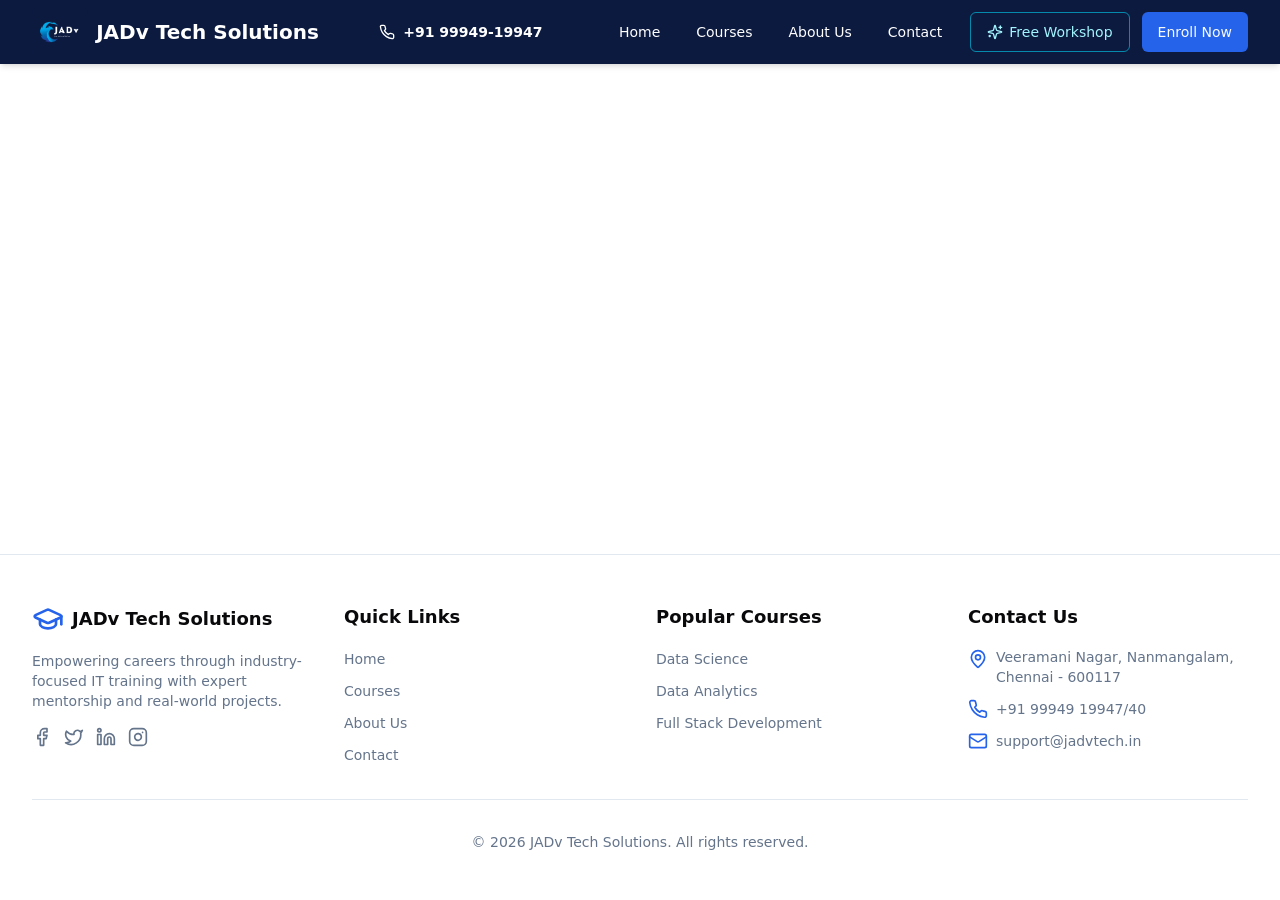
==== commit 4fd8b5b7: "changes" ====
--- a/index.html
+++ b/index.html
@@ -15,6 +15,8 @@
   <meta charset="UTF-8" />
   <link rel="icon" type="image/png" href="/logo.webp" />
   <meta name="viewport" content="width=device-width, initial-scale=1.0" />
+  <!-- Opts out of browser auto-dark (Chrome Android darkens pages that declare no scheme) -->
+  <meta name="color-scheme" content="light" />
 
   <!-- Primary Meta Tags -->
   <title>Online IT Training Institute in Chennai | JADV Tech Solutions</title>
@@ -56,9 +58,9 @@
 
   <!-- Preload Critical Resources -->
   <link rel="preload" href="/logo.webp" as="image" type="image/webp">
-  <script type="module" crossorigin src="/assets/index-D30njAjj.js"></script>
+  <script type="module" crossorigin src="/assets/index-DINWKUZ_.js"></script>
   <link rel="modulepreload" crossorigin href="/assets/vendor-BlUkfZh9.js">
-  <link rel="stylesheet" crossorigin href="/assets/index-ByN_uCCq.css">
+  <link rel="stylesheet" crossorigin href="/assets/index-Dp_MyyVV.css">
 </head>
 
 <body>
--- a/assets/index-Dp_MyyVV.css
+++ b/assets/index-Dp_MyyVV.css
@@ -0,0 +1 @@
+/*! tailwindcss v4.3.3 | MIT License | https://tailwindcss.com */@layer properties{@supports (((-webkit-hyphens:none)) and (not (margin-trim:inline))) or ((-moz-orient:inline) and (not (color:rgb(from red r g b)))){*,:before,:after,::backdrop{--tw-translate-x:0;--tw-translate-y:0;--tw-translate-z:0;--tw-rotate-x:initial;--tw-rotate-y:initial;--tw-rotate-z:initial;--tw-skew-x:initial;--tw-skew-y:initial;--tw-space-y-reverse:0;--tw-space-x-reverse:0;--tw-border-style:solid;--tw-gradient-position:initial;--tw-gradient-from:#0000;--tw-gradient-via:#0000;--tw-gradient-to:#0000;--tw-gradient-stops:initial;--tw-gradient-via-stops:initial;--tw-gradient-from-position:0%;--tw-gradient-via-position:50%;--tw-gradient-to-position:100%;--tw-leading:initial;--tw-font-weight:initial;--tw-tracking:initial;--tw-shadow:0 0 #0000;--tw-shadow-color:initial;--tw-shadow-alpha:100%;--tw-inset-shadow:0 0 #0000;--tw-inset-shadow-color:initial;--tw-inset-shadow-alpha:100%;--tw-ring-color:initial;--tw-ring-shadow:0 0 #0000;--tw-inset-ring-color:initial;--tw-inset-ring-shadow:0 0 #0000;--tw-ring-inset:initial;--tw-ring-offset-width:0px;--tw-ring-offset-color:#fff;--tw-ring-offset-shadow:0 0 #0000;--tw-outline-style:solid;--tw-backdrop-blur:initial;--tw-backdrop-brightness:initial;--tw-backdrop-contrast:initial;--tw-backdrop-grayscale:initial;--tw-backdrop-hue-rotate:initial;--tw-backdrop-invert:initial;--tw-backdrop-opacity:initial;--tw-backdrop-saturate:initial;--tw-backdrop-sepia:initial;--tw-duration:initial;--tw-ease:initial;--tw-scale-x:1;--tw-scale-y:1;--tw-scale-z:1}}}@layer theme{:root,:host{--font-sans:ui-sans-serif, system-ui, sans-serif, "Apple Color Emoji", "Segoe UI Emoji", "Segoe UI Symbol", "Noto Color Emoji";--font-mono:ui-monospace, SFMono-Regular, Menlo, Monaco, Consolas, "Liberation Mono", "Courier New", monospace;--color-red-50:oklch(97.1% .013 17.38);--color-red-200:oklch(88.5% .062 18.334);--color-red-400:oklch(70.4% .191 22.216);--color-red-500:oklch(63.7% .237 25.331);--color-red-600:oklch(57.7% .245 27.325);--color-red-800:oklch(44.4% .177 26.899);--color-red-900:oklch(39.6% .141 25.723);--color-yellow-400:oklch(85.2% .199 91.936);--color-green-500:oklch(72.3% .219 149.579);--color-green-600:oklch(62.7% .194 149.214);--color-cyan-100:oklch(95.6% .045 203.388);--color-cyan-200:oklch(91.7% .08 205.041);--color-cyan-300:oklch(86.5% .127 207.078);--color-cyan-400:oklch(78.9% .154 211.53);--color-sky-200:oklch(90.1% .058 230.902);--color-blue-50:oklch(97% .014 254.604);--color-blue-600:oklch(54.6% .245 262.881);--color-blue-700:oklch(48.8% .243 264.376);--color-indigo-100:oklch(93% .034 272.788);--color-indigo-600:oklch(51.1% .262 276.966);--color-fuchsia-200:oklch(90.3% .076 319.62);--color-fuchsia-400:oklch(74% .238 322.16);--color-fuchsia-500:oklch(66.7% .295 322.15);--color-slate-200:oklch(92.9% .013 255.508);--color-slate-300:oklch(86.9% .022 252.894);--color-gray-100:oklch(96.7% .003 264.542);--color-gray-400:oklch(70.7% .022 261.325);--color-gray-500:oklch(55.1% .027 264.364);--color-gray-600:oklch(44.6% .03 256.802);--color-gray-800:oklch(27.8% .033 256.848);--color-gray-900:oklch(21% .034 264.665);--color-black:#000;--color-white:#fff;--spacing:.25rem;--container-md:28rem;--container-2xl:42rem;--container-3xl:48rem;--container-4xl:56rem;--container-7xl:80rem;--text-xs:.75rem;--text-xs--line-height:calc(1 / .75);--text-sm:.875rem;--text-sm--line-height:calc(1.25 / .875);--text-base:1rem;--text-base--line-height: 1.5 ;--text-lg:1.125rem;--text-lg--line-height:calc(1.75 / 1.125);--text-xl:1.25rem;--text-xl--line-height:calc(1.75 / 1.25);--text-2xl:1.5rem;--text-2xl--line-height:calc(2 / 1.5);--text-3xl:1.875rem;--text-3xl--line-height: 1.2 ;--text-4xl:2.25rem;--text-4xl--line-height:calc(2.5 / 2.25);--text-5xl:3rem;--text-5xl--line-height:1;--text-6xl:3.75rem;--text-6xl--line-height:1;--font-weight-medium:500;--font-weight-semibold:600;--font-weight-bold:700;--font-weight-extrabold:800;--tracking-tight:-.025em;--tracking-wider:.05em;--tracking-widest:.1em;--leading-tight:1.25;--radius-md:.375rem;--radius-lg:.5rem;--radius-2xl:1rem;--ease-out:cubic-bezier(0, 0, .2, 1);--blur-sm:8px;--default-transition-duration:.15s;--default-transition-timing-function:cubic-bezier(.4, 0, .2, 1);--default-font-family:var(--font-sans);--default-font-feature-settings:var(--font-sans--font-feature-settings);--default-font-variation-settings:var(--font-sans--font-variation-settings);--default-mono-font-family:var(--font-mono);--default-mono-font-feature-settings:var(--font-mono--font-feature-settings);--default-mono-font-variation-settings:var(--font-mono--font-variation-settings)}}@layer base{*,:after,:before,::backdrop{box-sizing:border-box;border:0 solid;margin:0;padding:0}::file-selector-button{box-sizing:border-box;border:0 solid;margin:0;padding:0}html,:host{-webkit-text-size-adjust:100%;tab-size:4;line-height:1.5;font-family:var(--default-font-family,ui-sans-serif, system-ui, sans-serif, "Apple Color Emoji", "Segoe UI Emoji", "Segoe UI Symbol", "Noto Color Emoji");font-feature-settings:var(--default-font-feature-settings,normal);font-variation-settings:var(--default-font-variation-settings,normal);-webkit-tap-highlight-color:transparent}body{line-height:inherit}hr{height:0;color:inherit;border-top-width:1px}abbr:where([title]){-webkit-text-decoration:underline dotted;text-decoration:underline dotted}h1,h2,h3,h4,h5,h6{font-size:inherit;font-weight:inherit}a{color:inherit;-webkit-text-decoration:inherit;text-decoration:inherit}b,strong{font-weight:bolder}code,kbd,samp,pre{font-family:var(--default-mono-font-family,ui-monospace, SFMono-Regular, Menlo, Monaco, Consolas, "Liberation Mono", "Courier New", monospace);font-feature-settings:var(--default-mono-font-feature-settings,normal);font-variation-settings:var(--default-mono-font-variation-settings,normal);font-size:1em}small{font-size:80%}sub,sup{vertical-align:baseline;font-size:75%;line-height:0;position:relative}sub{bottom:-.25em}sup{top:-.5em}table{text-indent:0;border-color:inherit;border-collapse:collapse}:-moz-focusring{outline:auto}progress{vertical-align:baseline}summary{display:list-item}ol,ul,menu{list-style:none}img,svg,video,canvas,audio,iframe,embed,object{vertical-align:middle;display:block}img,video{max-width:100%;height:auto}button,input,select,optgroup,textarea{font:inherit;font-feature-settings:inherit;font-variation-settings:inherit;letter-spacing:inherit;color:inherit;opacity:1;background-color:#0000;border-radius:0}::file-selector-button{font:inherit;font-feature-settings:inherit;font-variation-settings:inherit;letter-spacing:inherit;color:inherit;opacity:1;background-color:#0000;border-radius:0}:where(select:is([multiple],[size])) optgroup{font-weight:bolder}:where(select:is([multiple],[size])) optgroup option{padding-inline-start:20px}::file-selector-button{margin-inline-end:4px}::placeholder{opacity:1;color:currentColor}@supports (color:color-mix(in lab,red,red)){::placeholder{color:color-mix(in oklab,currentColor 50%,transparent)}}textarea{resize:vertical}::-webkit-search-decoration{-webkit-appearance:none}::-webkit-date-and-time-value{min-height:1lh;text-align:inherit}::-webkit-datetime-edit{display:inline-flex}::-webkit-datetime-edit-fields-wrapper{padding:0}::-webkit-datetime-edit{padding-block:0}::-webkit-datetime-edit-year-field{padding-block:0}::-webkit-datetime-edit-month-field{padding-block:0}::-webkit-datetime-edit-day-field{padding-block:0}::-webkit-datetime-edit-hour-field{padding-block:0}::-webkit-datetime-edit-minute-field{padding-block:0}::-webkit-datetime-edit-second-field{padding-block:0}::-webkit-datetime-edit-millisecond-field{padding-block:0}::-webkit-datetime-edit-meridiem-field{padding-block:0}:-moz-ui-invalid{box-shadow:none}button,input:where([type=button],[type=reset],[type=submit]){appearance:button}::file-selector-button{appearance:button}::-webkit-inner-spin-button{height:auto}::-webkit-outer-spin-button{height:auto}[hidden]:where(:not([hidden=until-found])){display:none!important}:root{color-scheme:light;--background:0 0% 100%;--foreground:240 10% 3.9%;--card:0 0% 100%;--card-foreground:240 10% 3.9%;--popover:0 0% 100%;--popover-foreground:240 10% 3.9%;--primary:221.2 83.2% 53.3%;--primary-foreground:210 40% 98%;--secondary:210 40% 96.1%;--secondary-foreground:222.2 47.4% 11.2%;--muted:210 40% 96.1%;--muted-foreground:215.4 16.3% 46.9%;--accent:210 40% 96.1%;--accent-foreground:222.2 47.4% 11.2%;--destructive:0 84.2% 60.2%;--destructive-foreground:210 40% 98%;--border:214.3 31.8% 91.4%;--input:214.3 31.8% 91.4%;--ring:221.2 83.2% 53.3%;--radius:.5rem;--color-background:#fff;--color-foreground:#09090b;--color-card:#fff;--color-card-foreground:#09090b;--color-popover:#fff;--color-popover-foreground:#09090b;--color-primary:#3b82f6;--color-primary-foreground:#f8fafc;--color-secondary:#f1f5f9;--color-secondary-foreground:#0f172a;--color-muted:#f1f5f9;--color-muted-foreground:#64748b;--color-accent:#f1f5f9;--color-accent-foreground:#0f172a;--color-destructive:#ef4444;--color-destructive-foreground:#f8fafc;--color-border:#e2e8f0;--color-input:#e2e8f0;--color-ring:#3b82f6;--radius-sm:.25rem;--radius-md:.375rem;--radius-lg:.5rem;--radius-xl:.75rem}.dark{color-scheme:dark;--background:240 10% 3.9%;--foreground:0 0% 98%;--card:240 10% 3.9%;--card-foreground:0 0% 98%;--popover:240 10% 3.9%;--popover-foreground:0 0% 98%;--primary:217.2 91.2% 59.8%;--primary-foreground:222.2 47.4% 11.2%;--secondary:240 3.7% 15.9%;--secondary-foreground:0 0% 98%;--muted:240 3.7% 15.9%;--muted-foreground:240 5% 64.9%;--accent:240 3.7% 15.9%;--accent-foreground:0 0% 98%;--destructive:0 62.8% 30.6%;--destructive-foreground:0 0% 98%;--border:240 3.7% 15.9%;--input:240 3.7% 15.9%;--ring:217.2 91.2% 59.8%;--color-background:#09090b;--color-foreground:#fafafa;--color-card:#09090b;--color-card-foreground:#fafafa;--color-popover:#09090b;--color-popover-foreground:#fafafa;--color-primary:#60a5fa;--color-primary-foreground:#0f172a;--color-secondary:#27272a;--color-secondary-foreground:#fafafa;--color-muted:#27272a;--color-muted-foreground:#a1a1aa;--color-accent:#27272a;--color-accent-foreground:#fafafa;--color-destructive:#7f1d1d;--color-destructive-foreground:#fafafa;--color-border:#27272a;--color-input:#27272a;--color-ring:#3b82f6}*{border-color:hsl(var(--border))}body{background-color:hsl(var(--background));color:hsl(var(--foreground));font-feature-settings:"rlig" 1,"calt" 1}html{scroll-behavior:smooth}}@layer components{@keyframes fadeIn{0%{opacity:0}to{opacity:1}}@keyframes slideInUp{0%{opacity:0;transform:translateY(20px)}to{opacity:1;transform:translateY(0)}}@keyframes slideInDown{0%{opacity:0;transform:translateY(-20px)}to{opacity:1;transform:translateY(0)}}.animate-fade-in{will-change:opacity;animation:.6s ease-out fadeIn}.animate-slide-in-up{will-change:opacity,transform;animation:.6s ease-out slideInUp}.animate-slide-in-down{will-change:opacity,transform;animation:.6s ease-out slideInDown}button,a,[role=button],input[type=submit],input[type=button]{touch-action:manipulation;-webkit-tap-highlight-color:transparent}.scroll-container{-webkit-overflow-scrolling:touch;overscroll-behavior-y:contain}.card,.component-container,[class*=container]{contain:layout style}}@layer utilities{.visible{visibility:visible}.absolute{position:absolute}.fixed{position:fixed}.relative{position:relative}.static{position:static}.inset-0{inset:0}.top-0{top:0}.top-1\/2{top:50%}.top-3{top:calc(var(--spacing) * 3)}.right-0{right:0}.right-3{right:calc(var(--spacing) * 3)}.right-4{right:calc(var(--spacing) * 4)}.bottom-4{bottom:calc(var(--spacing) * 4)}.left-0{left:0}.left-1\/2{left:50%}.left-3{left:calc(var(--spacing) * 3)}.left-4{left:calc(var(--spacing) * 4)}.isolate{isolation:isolate}.-z-10{z-index:-10}.z-10{z-index:10}.z-50{z-index:50}.container{width:100%}@media (min-width:40rem){.container{max-width:40rem}}@media (min-width:48rem){.container{max-width:48rem}}@media (min-width:64rem){.container{max-width:64rem}}@media (min-width:80rem){.container{max-width:80rem}}@media (min-width:96rem){.container{max-width:96rem}}.mx-auto{margin-inline:auto}.my-auto{margin-block:auto}.mt-0\.5{margin-top:calc(var(--spacing) * .5)}.mt-1{margin-top:var(--spacing)}.mt-2{margin-top:calc(var(--spacing) * 2)}.mt-4{margin-top:calc(var(--spacing) * 4)}.mt-8{margin-top:calc(var(--spacing) * 8)}.mr-1\.5{margin-right:calc(var(--spacing) * 1.5)}.mr-2{margin-right:calc(var(--spacing) * 2)}.mb-1{margin-bottom:var(--spacing)}.mb-2{margin-bottom:calc(var(--spacing) * 2)}.mb-4{margin-bottom:calc(var(--spacing) * 4)}.mb-5{margin-bottom:calc(var(--spacing) * 5)}.mb-12{margin-bottom:calc(var(--spacing) * 12)}.ml-1{margin-left:var(--spacing)}.ml-2{margin-left:calc(var(--spacing) * 2)}.ml-4{margin-left:calc(var(--spacing) * 4)}.block{display:block}.contents{display:contents}.flex{display:flex}.grid{display:grid}.hidden{display:none}.inline{display:inline}.inline-flex{display:inline-flex}.table{display:table}.h-3{height:calc(var(--spacing) * 3)}.h-3\.5{height:calc(var(--spacing) * 3.5)}.h-4{height:calc(var(--spacing) * 4)}.h-5{height:calc(var(--spacing) * 5)}.h-6{height:calc(var(--spacing) * 6)}.h-8{height:calc(var(--spacing) * 8)}.h-9{height:calc(var(--spacing) * 9)}.h-10{height:calc(var(--spacing) * 10)}.h-11{height:calc(var(--spacing) * 11)}.h-12{height:calc(var(--spacing) * 12)}.h-14{height:calc(var(--spacing) * 14)}.h-16{height:calc(var(--spacing) * 16)}.h-24{height:calc(var(--spacing) * 24)}.h-40{height:calc(var(--spacing) * 40)}.h-48{height:calc(var(--spacing) * 48)}.h-\[320px\]{height:320px}.h-full{height:100%}.min-h-\[80px\]{min-height:80px}.min-h-full{min-height:100%}.min-h-screen{min-height:100vh}.w-3{width:calc(var(--spacing) * 3)}.w-3\.5{width:calc(var(--spacing) * 3.5)}.w-4{width:calc(var(--spacing) * 4)}.w-5{width:calc(var(--spacing) * 5)}.w-6{width:calc(var(--spacing) * 6)}.w-8{width:calc(var(--spacing) * 8)}.w-9{width:calc(var(--spacing) * 9)}.w-10{width:calc(var(--spacing) * 10)}.w-12{width:calc(var(--spacing) * 12)}.w-14{width:calc(var(--spacing) * 14)}.w-16{width:calc(var(--spacing) * 16)}.w-24{width:calc(var(--spacing) * 24)}.w-\[90\%\]{width:90%}.w-auto{width:auto}.w-full{width:100%}.max-w-2xl{max-width:var(--container-2xl)}.max-w-3xl{max-width:var(--container-3xl)}.max-w-4xl{max-width:var(--container-4xl)}.max-w-7xl{max-width:var(--container-7xl)}.max-w-md{max-width:var(--container-md)}.min-w-full{min-width:100%}.flex-1{flex:1}.flex-shrink-0,.shrink-0{flex-shrink:0}.grow{flex-grow:1}.-translate-x-1\/2{--tw-translate-x: -50% ;translate:var(--tw-translate-x) var(--tw-translate-y)}.-translate-y-1\/2{--tw-translate-y: -50% ;translate:var(--tw-translate-x) var(--tw-translate-y)}.transform{transform:var(--tw-rotate-x,) var(--tw-rotate-y,) var(--tw-rotate-z,) var(--tw-skew-x,) var(--tw-skew-y,)}.grid-cols-1{grid-template-columns:repeat(1,minmax(0,1fr))}.grid-cols-2{grid-template-columns:repeat(2,minmax(0,1fr))}.flex-col{flex-direction:column}.flex-wrap{flex-wrap:wrap}.items-center{align-items:center}.items-start{align-items:flex-start}.justify-between{justify-content:space-between}.justify-center{justify-content:center}.gap-1\.5{gap:calc(var(--spacing) * 1.5)}.gap-2{gap:calc(var(--spacing) * 2)}.gap-3{gap:calc(var(--spacing) * 3)}.gap-4{gap:calc(var(--spacing) * 4)}.gap-6{gap:calc(var(--spacing) * 6)}.gap-8{gap:calc(var(--spacing) * 8)}:where(.space-y-1>:not(:last-child)){--tw-space-y-reverse:0;margin-block-start:calc(var(--spacing) * var(--tw-space-y-reverse));margin-block-end:calc(var(--spacing) * calc(1 - var(--tw-space-y-reverse)))}:where(.space-y-1\.5>:not(:last-child)){--tw-space-y-reverse:0;margin-block-start:calc(calc(var(--spacing) * 1.5) * var(--tw-space-y-reverse));margin-block-end:calc(calc(var(--spacing) * 1.5) * calc(1 - var(--tw-space-y-reverse)))}:where(.space-y-2>:not(:last-child)){--tw-space-y-reverse:0;margin-block-start:calc(calc(var(--spacing) * 2) * var(--tw-space-y-reverse));margin-block-end:calc(calc(var(--spacing) * 2) * calc(1 - var(--tw-space-y-reverse)))}:where(.space-y-3>:not(:last-child)){--tw-space-y-reverse:0;margin-block-start:calc(calc(var(--spacing) * 3) * var(--tw-space-y-reverse));margin-block-end:calc(calc(var(--spacing) * 3) * calc(1 - var(--tw-space-y-reverse)))}:where(.space-y-4>:not(:last-child)){--tw-space-y-reverse:0;margin-block-start:calc(calc(var(--spacing) * 4) * var(--tw-space-y-reverse));margin-block-end:calc(calc(var(--spacing) * 4) * calc(1 - var(--tw-space-y-reverse)))}:where(.space-y-6>:not(:last-child)){--tw-space-y-reverse:0;margin-block-start:calc(calc(var(--spacing) * 6) * var(--tw-space-y-reverse));margin-block-end:calc(calc(var(--spacing) * 6) * calc(1 - var(--tw-space-y-reverse)))}:where(.space-y-8>:not(:last-child)){--tw-space-y-reverse:0;margin-block-start:calc(calc(var(--spacing) * 8) * var(--tw-space-y-reverse));margin-block-end:calc(calc(var(--spacing) * 8) * calc(1 - var(--tw-space-y-reverse)))}:where(.space-x-1>:not(:last-child)){--tw-space-x-reverse:0;margin-inline-start:calc(var(--spacing) * var(--tw-space-x-reverse));margin-inline-end:calc(var(--spacing) * calc(1 - var(--tw-space-x-reverse)))}:where(.space-x-2>:not(:last-child)){--tw-space-x-reverse:0;margin-inline-start:calc(calc(var(--spacing) * 2) * var(--tw-space-x-reverse));margin-inline-end:calc(calc(var(--spacing) * 2) * calc(1 - var(--tw-space-x-reverse)))}:where(.space-x-3>:not(:last-child)){--tw-space-x-reverse:0;margin-inline-start:calc(calc(var(--spacing) * 3) * var(--tw-space-x-reverse));margin-inline-end:calc(calc(var(--spacing) * 3) * calc(1 - var(--tw-space-x-reverse)))}.overflow-hidden{overflow:hidden}.overflow-y-auto{overflow-y:auto}.overscroll-contain{overscroll-behavior:contain}.rounded-2xl{border-radius:var(--radius-2xl)}.rounded-full{border-radius:3.40282e38px}.rounded-lg{border-radius:var(--radius-lg)}.rounded-md{border-radius:var(--radius-md)}.border{border-style:var(--tw-border-style);border-width:1px}.border-t{border-top-style:var(--tw-border-style);border-top-width:1px}.border-b{border-bottom-style:var(--tw-border-style);border-bottom-width:1px}.border-\[hsl\(var\(--border\)\)\]{border-color:hsl(var(--border))}.border-\[hsl\(var\(--input\)\)\]{border-color:hsl(var(--input))}.border-blue-600{border-color:var(--color-blue-600)}.border-cyan-400\/40{border-color:#00d2ef66}@supports (color:color-mix(in lab,red,red)){.border-cyan-400\/40{border-color:color-mix(in oklab,var(--color-cyan-400) 40%,transparent)}}.border-cyan-400\/60{border-color:#00d2ef99}@supports (color:color-mix(in lab,red,red)){.border-cyan-400\/60{border-color:color-mix(in oklab,var(--color-cyan-400) 60%,transparent)}}.border-fuchsia-400\/50{border-color:#ec6cff80}@supports (color:color-mix(in lab,red,red)){.border-fuchsia-400\/50{border-color:color-mix(in oklab,var(--color-fuchsia-400) 50%,transparent)}}.border-red-200{border-color:var(--color-red-200)}.border-red-500{border-color:var(--color-red-500)}.border-white{border-color:var(--color-white)}.border-white\/15{border-color:#ffffff26}@supports (color:color-mix(in lab,red,red)){.border-white\/15{border-color:color-mix(in oklab,var(--color-white) 15%,transparent)}}.border-white\/20{border-color:#fff3}@supports (color:color-mix(in lab,red,red)){.border-white\/20{border-color:color-mix(in oklab,var(--color-white) 20%,transparent)}}.bg-\[\#0c1a40\]{background-color:#0c1a40}.bg-\[\#070d2b\]{background-color:#070d2b}.bg-\[hsl\(var\(--background\)\)\]{background-color:hsl(var(--background))}.bg-\[hsl\(var\(--card\)\)\]{background-color:hsl(var(--card))}.bg-\[hsl\(var\(--destructive\)\)\]{background-color:hsl(var(--destructive))}.bg-\[hsl\(var\(--muted\)\)\]{background-color:hsl(var(--muted))}.bg-\[hsl\(var\(--primary\)\)\]{background-color:hsl(var(--primary))}.bg-\[hsl\(var\(--secondary\)\)\]{background-color:hsl(var(--secondary))}.bg-black\/40{background-color:#0006}@supports (color:color-mix(in lab,red,red)){.bg-black\/40{background-color:color-mix(in oklab,var(--color-black) 40%,transparent)}}.bg-black\/50{background-color:#00000080}@supports (color:color-mix(in lab,red,red)){.bg-black\/50{background-color:color-mix(in oklab,var(--color-black) 50%,transparent)}}.bg-blue-600{background-color:var(--color-blue-600)}.bg-cyan-400\/10{background-color:#00d2ef1a}@supports (color:color-mix(in lab,red,red)){.bg-cyan-400\/10{background-color:color-mix(in oklab,var(--color-cyan-400) 10%,transparent)}}.bg-fuchsia-500\/10{background-color:#e12afb1a}@supports (color:color-mix(in lab,red,red)){.bg-fuchsia-500\/10{background-color:color-mix(in oklab,var(--color-fuchsia-500) 10%,transparent)}}.bg-gray-100{background-color:var(--color-gray-100)}.bg-gray-400\/50{background-color:#99a1af80}@supports (color:color-mix(in lab,red,red)){.bg-gray-400\/50{background-color:color-mix(in oklab,var(--color-gray-400) 50%,transparent)}}.bg-gray-400\/60{background-color:#99a1af99}@supports (color:color-mix(in lab,red,red)){.bg-gray-400\/60{background-color:color-mix(in oklab,var(--color-gray-400) 60%,transparent)}}.bg-gray-600{background-color:var(--color-gray-600)}.bg-red-50{background-color:var(--color-red-50)}.bg-transparent{background-color:#0000}.bg-white\/5{background-color:#ffffff0d}@supports (color:color-mix(in lab,red,red)){.bg-white\/5{background-color:color-mix(in oklab,var(--color-white) 5%,transparent)}}.bg-gradient-to-br{--tw-gradient-position:to bottom right in oklab;background-image:linear-gradient(var(--tw-gradient-stops))}.bg-gradient-to-r{--tw-gradient-position:to right in oklab;background-image:linear-gradient(var(--tw-gradient-stops))}.from-blue-50{--tw-gradient-from:var(--color-blue-50);--tw-gradient-stops:var(--tw-gradient-via-stops,var(--tw-gradient-position), var(--tw-gradient-from) var(--tw-gradient-from-position), var(--tw-gradient-to) var(--tw-gradient-to-position))}.from-blue-600{--tw-gradient-from:var(--color-blue-600);--tw-gradient-stops:var(--tw-gradient-via-stops,var(--tw-gradient-position), var(--tw-gradient-from) var(--tw-gradient-from-position), var(--tw-gradient-to) var(--tw-gradient-to-position))}.from-cyan-300{--tw-gradient-from:var(--color-cyan-300);--tw-gradient-stops:var(--tw-gradient-via-stops,var(--tw-gradient-position), var(--tw-gradient-from) var(--tw-gradient-from-position), var(--tw-gradient-to) var(--tw-gradient-to-position))}.via-sky-200{--tw-gradient-via:var(--color-sky-200);--tw-gradient-via-stops:var(--tw-gradient-position), var(--tw-gradient-from) var(--tw-gradient-from-position), var(--tw-gradient-via) var(--tw-gradient-via-position), var(--tw-gradient-to) var(--tw-gradient-to-position);--tw-gradient-stops:var(--tw-gradient-via-stops)}.to-fuchsia-400{--tw-gradient-to:var(--color-fuchsia-400);--tw-gradient-stops:var(--tw-gradient-via-stops,var(--tw-gradient-position), var(--tw-gradient-from) var(--tw-gradient-from-position), var(--tw-gradient-to) var(--tw-gradient-to-position))}.to-indigo-100{--tw-gradient-to:var(--color-indigo-100);--tw-gradient-stops:var(--tw-gradient-via-stops,var(--tw-gradient-position), var(--tw-gradient-from) var(--tw-gradient-from-position), var(--tw-gradient-to) var(--tw-gradient-to-position))}.to-indigo-600{--tw-gradient-to:var(--color-indigo-600);--tw-gradient-stops:var(--tw-gradient-via-stops,var(--tw-gradient-position), var(--tw-gradient-from) var(--tw-gradient-from-position), var(--tw-gradient-to) var(--tw-gradient-to-position))}.bg-clip-text{-webkit-background-clip:text;background-clip:text}.fill-yellow-400{fill:var(--color-yellow-400)}.object-contain{object-fit:contain}.object-cover{object-fit:cover}.p-1{padding:var(--spacing)}.p-1\.5{padding:calc(var(--spacing) * 1.5)}.p-2{padding:calc(var(--spacing) * 2)}.p-3{padding:calc(var(--spacing) * 3)}.p-4{padding:calc(var(--spacing) * 4)}.p-6{padding:calc(var(--spacing) * 6)}.px-2{padding-inline:calc(var(--spacing) * 2)}.px-2\.5{padding-inline:calc(var(--spacing) * 2.5)}.px-3{padding-inline:calc(var(--spacing) * 3)}.px-4{padding-inline:calc(var(--spacing) * 4)}.px-6{padding-inline:calc(var(--spacing) * 6)}.px-8{padding-inline:calc(var(--spacing) * 8)}.py-1{padding-block:var(--spacing)}.py-1\.5{padding-block:calc(var(--spacing) * 1.5)}.py-2{padding-block:calc(var(--spacing) * 2)}.py-3{padding-block:calc(var(--spacing) * 3)}.py-4{padding-block:calc(var(--spacing) * 4)}.py-8{padding-block:calc(var(--spacing) * 8)}.py-12{padding-block:calc(var(--spacing) * 12)}.py-16{padding-block:calc(var(--spacing) * 16)}.pt-0{padding-top:0}.pt-2{padding-top:calc(var(--spacing) * 2)}.pt-4{padding-top:calc(var(--spacing) * 4)}.pt-6{padding-top:calc(var(--spacing) * 6)}.pt-8{padding-top:calc(var(--spacing) * 8)}.pt-20{padding-top:calc(var(--spacing) * 20)}.pt-24{padding-top:calc(var(--spacing) * 24)}.pb-2{padding-bottom:calc(var(--spacing) * 2)}.pb-3{padding-bottom:calc(var(--spacing) * 3)}.pb-6{padding-bottom:calc(var(--spacing) * 6)}.pb-16{padding-bottom:calc(var(--spacing) * 16)}.pl-10{padding-left:calc(var(--spacing) * 10)}.text-center{text-align:center}.text-left{text-align:left}.text-2xl{font-size:var(--text-2xl);line-height:var(--tw-leading,var(--text-2xl--line-height))}.text-3xl{font-size:var(--text-3xl);line-height:var(--tw-leading,var(--text-3xl--line-height))}.text-4xl{font-size:var(--text-4xl);line-height:var(--tw-leading,var(--text-4xl--line-height))}.text-base{font-size:var(--text-base);line-height:var(--tw-leading,var(--text-base--line-height))}.text-lg{font-size:var(--text-lg);line-height:var(--tw-leading,var(--text-lg--line-height))}.text-sm{font-size:var(--text-sm);line-height:var(--tw-leading,var(--text-sm--line-height))}.text-xl{font-size:var(--text-xl);line-height:var(--tw-leading,var(--text-xl--line-height))}.text-xs{font-size:var(--text-xs);line-height:var(--tw-leading,var(--text-xs--line-height))}.leading-none{--tw-leading:1;line-height:1}.leading-tight{--tw-leading:var(--leading-tight);line-height:var(--leading-tight)}.font-bold{--tw-font-weight:var(--font-weight-bold);font-weight:var(--font-weight-bold)}.font-extrabold{--tw-font-weight:var(--font-weight-extrabold);font-weight:var(--font-weight-extrabold)}.font-medium{--tw-font-weight:var(--font-weight-medium);font-weight:var(--font-weight-medium)}.font-semibold{--tw-font-weight:var(--font-weight-semibold);font-weight:var(--font-weight-semibold)}.tracking-tight{--tw-tracking:var(--tracking-tight);letter-spacing:var(--tracking-tight)}.tracking-wider{--tw-tracking:var(--tracking-wider);letter-spacing:var(--tracking-wider)}.tracking-widest{--tw-tracking:var(--tracking-widest);letter-spacing:var(--tracking-widest)}.whitespace-nowrap{white-space:nowrap}.text-\[hsl\(var\(--card-foreground\)\)\]{color:hsl(var(--card-foreground))}.text-\[hsl\(var\(--destructive-foreground\)\)\]{color:hsl(var(--destructive-foreground))}.text-\[hsl\(var\(--foreground\)\)\]{color:hsl(var(--foreground))}.text-\[hsl\(var\(--muted-foreground\)\)\]{color:hsl(var(--muted-foreground))}.text-\[hsl\(var\(--primary\)\)\]{color:hsl(var(--primary))}.text-\[hsl\(var\(--primary-foreground\)\)\]{color:hsl(var(--primary-foreground))}.text-\[hsl\(var\(--secondary-foreground\)\)\]{color:hsl(var(--secondary-foreground))}.text-cyan-100\/80{color:#cefafecc}@supports (color:color-mix(in lab,red,red)){.text-cyan-100\/80{color:color-mix(in oklab,var(--color-cyan-100) 80%,transparent)}}.text-cyan-200{color:var(--color-cyan-200)}.text-cyan-300{color:var(--color-cyan-300)}.text-fuchsia-200{color:var(--color-fuchsia-200)}.text-gray-800{color:var(--color-gray-800)}.text-green-500{color:var(--color-green-500)}.text-green-600{color:var(--color-green-600)}.text-red-500{color:var(--color-red-500)}.text-red-600{color:var(--color-red-600)}.text-slate-200{color:var(--color-slate-200)}.text-slate-300\/90{color:#cad5e2e6}@supports (color:color-mix(in lab,red,red)){.text-slate-300\/90{color:color-mix(in oklab,var(--color-slate-300) 90%,transparent)}}.text-transparent{color:#0000}.text-white{color:var(--color-white)}.text-white\/80{color:#fffc}@supports (color:color-mix(in lab,red,red)){.text-white\/80{color:color-mix(in oklab,var(--color-white) 80%,transparent)}}.text-yellow-400{color:var(--color-yellow-400)}.uppercase{text-transform:uppercase}.italic{font-style:italic}.underline-offset-4{text-underline-offset:4px}.opacity-15{opacity:.15}.opacity-90{opacity:.9}.shadow-2xl{--tw-shadow:0 25px 50px -12px var(--tw-shadow-color,#00000040);box-shadow:var(--tw-inset-shadow),var(--tw-inset-ring-shadow),var(--tw-ring-offset-shadow),var(--tw-ring-shadow),var(--tw-shadow)}.shadow-lg{--tw-shadow:0 10px 15px -3px var(--tw-shadow-color,#0000001a), 0 4px 6px -4px var(--tw-shadow-color,#0000001a);box-shadow:var(--tw-inset-shadow),var(--tw-inset-ring-shadow),var(--tw-ring-offset-shadow),var(--tw-ring-shadow),var(--tw-shadow)}.shadow-md{--tw-shadow:0 4px 6px -1px var(--tw-shadow-color,#0000001a), 0 2px 4px -2px var(--tw-shadow-color,#0000001a);box-shadow:var(--tw-inset-shadow),var(--tw-inset-ring-shadow),var(--tw-ring-offset-shadow),var(--tw-ring-shadow),var(--tw-shadow)}.shadow-sm{--tw-shadow:0 1px 3px 0 var(--tw-shadow-color,#0000001a), 0 1px 2px -1px var(--tw-shadow-color,#0000001a);box-shadow:var(--tw-inset-shadow),var(--tw-inset-ring-shadow),var(--tw-ring-offset-shadow),var(--tw-ring-shadow),var(--tw-shadow)}.ring-offset-\[hsl\(var\(--background\)\)\]{--tw-ring-offset-color:hsl(var(--background))}.outline{outline-style:var(--tw-outline-style);outline-width:1px}.backdrop-blur{--tw-backdrop-blur:blur(8px);-webkit-backdrop-filter:var(--tw-backdrop-blur,) var(--tw-backdrop-brightness,) var(--tw-backdrop-contrast,) var(--tw-backdrop-grayscale,) var(--tw-backdrop-hue-rotate,) var(--tw-backdrop-invert,) var(--tw-backdrop-opacity,) var(--tw-backdrop-saturate,) var(--tw-backdrop-sepia,);backdrop-filter:var(--tw-backdrop-blur,) var(--tw-backdrop-brightness,) var(--tw-backdrop-contrast,) var(--tw-backdrop-grayscale,) var(--tw-backdrop-hue-rotate,) var(--tw-backdrop-invert,) var(--tw-backdrop-opacity,) var(--tw-backdrop-saturate,) var(--tw-backdrop-sepia,)}.backdrop-blur-sm{--tw-backdrop-blur:blur(var(--blur-sm));-webkit-backdrop-filter:var(--tw-backdrop-blur,) var(--tw-backdrop-brightness,) var(--tw-backdrop-contrast,) var(--tw-backdrop-grayscale,) var(--tw-backdrop-hue-rotate,) var(--tw-backdrop-invert,) var(--tw-backdrop-opacity,) var(--tw-backdrop-saturate,) var(--tw-backdrop-sepia,);backdrop-filter:var(--tw-backdrop-blur,) var(--tw-backdrop-brightness,) var(--tw-backdrop-contrast,) var(--tw-backdrop-grayscale,) var(--tw-backdrop-hue-rotate,) var(--tw-backdrop-invert,) var(--tw-backdrop-opacity,) var(--tw-backdrop-saturate,) var(--tw-backdrop-sepia,)}.transition{transition-property:color,background-color,border-color,outline-color,text-decoration-color,fill,stroke,--tw-gradient-from,--tw-gradient-via,--tw-gradient-to,opacity,box-shadow,transform,translate,scale,rotate,filter,-webkit-backdrop-filter,backdrop-filter,display,content-visibility,overlay,pointer-events;transition-timing-function:var(--tw-ease,var(--default-transition-timing-function));transition-duration:var(--tw-duration,var(--default-transition-duration))}.transition-all{transition-property:all;transition-timing-function:var(--tw-ease,var(--default-transition-timing-function));transition-duration:var(--tw-duration,var(--default-transition-duration))}.transition-colors{transition-property:color,background-color,border-color,outline-color,text-decoration-color,fill,stroke,--tw-gradient-from,--tw-gradient-via,--tw-gradient-to;transition-timing-function:var(--tw-ease,var(--default-transition-timing-function));transition-duration:var(--tw-duration,var(--default-transition-duration))}.transition-transform{transition-property:transform,translate,scale,rotate;transition-timing-function:var(--tw-ease,var(--default-transition-timing-function));transition-duration:var(--tw-duration,var(--default-transition-duration))}.duration-300{--tw-duration:.3s;transition-duration:.3s}.duration-500{--tw-duration:.5s;transition-duration:.5s}.ease-out{--tw-ease:var(--ease-out);transition-timing-function:var(--ease-out)}.\[xml\:lang\]{xml:lang}@media (hover:hover){.group-hover\:-translate-x-1:is(:where(.group):hover *){--tw-translate-x:calc(var(--spacing) * -1);translate:var(--tw-translate-x) var(--tw-translate-y)}.group-hover\:translate-x-1:is(:where(.group):hover *){--tw-translate-x:var(--spacing);translate:var(--tw-translate-x) var(--tw-translate-y)}.group-hover\:scale-110:is(:where(.group):hover *){--tw-scale-x:110%;--tw-scale-y:110%;--tw-scale-z:110%;scale:var(--tw-scale-x) var(--tw-scale-y)}}.peer-disabled\:cursor-not-allowed:is(:where(.peer):disabled~*){cursor:not-allowed}.peer-disabled\:opacity-70:is(:where(.peer):disabled~*){opacity:.7}.file\:border-0::file-selector-button{border-style:var(--tw-border-style);border-width:0}.file\:bg-transparent::file-selector-button{background-color:#0000}.file\:text-sm::file-selector-button{font-size:var(--text-sm);line-height:var(--tw-leading,var(--text-sm--line-height))}.file\:font-medium::file-selector-button{--tw-font-weight:var(--font-weight-medium);font-weight:var(--font-weight-medium)}.placeholder\:text-\[hsl\(var\(--muted-foreground\)\)\]::placeholder{color:hsl(var(--muted-foreground))}@media (hover:hover){.hover\:-translate-y-1:hover{--tw-translate-y:calc(var(--spacing) * -1);translate:var(--tw-translate-x) var(--tw-translate-y)}.hover\:scale-105:hover{--tw-scale-x:105%;--tw-scale-y:105%;--tw-scale-z:105%;scale:var(--tw-scale-x) var(--tw-scale-y)}.hover\:bg-\[hsl\(var\(--accent\)\)\]:hover{background-color:hsl(var(--accent))}.hover\:bg-\[hsl\(var\(--destructive\)\)\]\/90:hover{background-color:hsl(var(--destructive))}@supports (color:color-mix(in lab,red,red)){.hover\:bg-\[hsl\(var\(--destructive\)\)\]\/90:hover{background-color:color-mix(in oklab,hsl(var(--destructive)) 90%,transparent)}}.hover\:bg-\[hsl\(var\(--primary\)\)\]\/90:hover{background-color:hsl(var(--primary))}@supports (color:color-mix(in lab,red,red)){.hover\:bg-\[hsl\(var\(--primary\)\)\]\/90:hover{background-color:color-mix(in oklab,hsl(var(--primary)) 90%,transparent)}}.hover\:bg-\[hsl\(var\(--secondary\)\)\]\/80:hover{background-color:hsl(var(--secondary))}@supports (color:color-mix(in lab,red,red)){.hover\:bg-\[hsl\(var\(--secondary\)\)\]\/80:hover{background-color:color-mix(in oklab,hsl(var(--secondary)) 80%,transparent)}}.hover\:bg-black\/60:hover{background-color:#0009}@supports (color:color-mix(in lab,red,red)){.hover\:bg-black\/60:hover{background-color:color-mix(in oklab,var(--color-black) 60%,transparent)}}.hover\:bg-blue-600:hover{background-color:var(--color-blue-600)}.hover\:bg-blue-700:hover{background-color:var(--color-blue-700)}.hover\:bg-cyan-400\/10:hover{background-color:#00d2ef1a}@supports (color:color-mix(in lab,red,red)){.hover\:bg-cyan-400\/10:hover{background-color:color-mix(in oklab,var(--color-cyan-400) 10%,transparent)}}.hover\:bg-gray-500\/60:hover{background-color:#6a728299}@supports (color:color-mix(in lab,red,red)){.hover\:bg-gray-500\/60:hover{background-color:color-mix(in oklab,var(--color-gray-500) 60%,transparent)}}.hover\:bg-white\/10:hover{background-color:#ffffff1a}@supports (color:color-mix(in lab,red,red)){.hover\:bg-white\/10:hover{background-color:color-mix(in oklab,var(--color-white) 10%,transparent)}}.hover\:text-\[hsl\(var\(--accent-foreground\)\)\]:hover{color:hsl(var(--accent-foreground))}.hover\:text-\[hsl\(var\(--foreground\)\)\]:hover{color:hsl(var(--foreground))}.hover\:text-\[hsl\(var\(--primary\)\)\]:hover{color:hsl(var(--primary))}.hover\:text-white:hover{color:var(--color-white)}.hover\:underline:hover{text-decoration-line:underline}.hover\:shadow-lg:hover{--tw-shadow:0 10px 15px -3px var(--tw-shadow-color,#0000001a), 0 4px 6px -4px var(--tw-shadow-color,#0000001a);box-shadow:var(--tw-inset-shadow),var(--tw-inset-ring-shadow),var(--tw-ring-offset-shadow),var(--tw-ring-shadow),var(--tw-shadow)}}.focus-visible\:ring-2:focus-visible{--tw-ring-shadow:var(--tw-ring-inset,) 0 0 0 calc(2px + var(--tw-ring-offset-width)) var(--tw-ring-color,currentcolor);box-shadow:var(--tw-inset-shadow),var(--tw-inset-ring-shadow),var(--tw-ring-offset-shadow),var(--tw-ring-shadow),var(--tw-shadow)}.focus-visible\:ring-\[hsl\(var\(--ring\)\)\]:focus-visible{--tw-ring-color:hsl(var(--ring))}.focus-visible\:ring-offset-2:focus-visible{--tw-ring-offset-width:2px;--tw-ring-offset-shadow:var(--tw-ring-inset,) 0 0 0 var(--tw-ring-offset-width) var(--tw-ring-offset-color)}.focus-visible\:outline-none:focus-visible{--tw-outline-style:none;outline-style:none}.disabled\:pointer-events-none:disabled{pointer-events:none}.disabled\:cursor-not-allowed:disabled{cursor:not-allowed}.disabled\:opacity-50:disabled{opacity:.5}@media (min-width:40rem){.sm\:h-\[380px\]{height:380px}.sm\:grid-cols-2{grid-template-columns:repeat(2,minmax(0,1fr))}.sm\:flex-row{flex-direction:row}.sm\:px-6{padding-inline:calc(var(--spacing) * 6)}}@media (min-width:48rem){.md\:block{display:block}.md\:flex{display:flex}.md\:hidden{display:none}.md\:h-\[400px\]{height:400px}.md\:w-64{width:calc(var(--spacing) * 64)}.md\:grid-cols-2{grid-template-columns:repeat(2,minmax(0,1fr))}.md\:grid-cols-3{grid-template-columns:repeat(3,minmax(0,1fr))}.md\:grid-cols-4{grid-template-columns:repeat(4,minmax(0,1fr))}.md\:flex-row{flex-direction:row}.md\:border-\[hsl\(var\(--border\)\)\]{border-color:hsl(var(--border))}.md\:bg-\[hsl\(var\(--background\)\)\]\/80{background-color:hsl(var(--background))}@supports (color:color-mix(in lab,red,red)){.md\:bg-\[hsl\(var\(--background\)\)\]\/80{background-color:color-mix(in oklab,hsl(var(--background)) 80%,transparent)}}.md\:pt-32{padding-top:calc(var(--spacing) * 32)}.md\:pb-24{padding-bottom:calc(var(--spacing) * 24)}.md\:text-4xl{font-size:var(--text-4xl);line-height:var(--tw-leading,var(--text-4xl--line-height))}.md\:text-5xl{font-size:var(--text-5xl);line-height:var(--tw-leading,var(--text-5xl--line-height))}.md\:text-6xl{font-size:var(--text-6xl);line-height:var(--tw-leading,var(--text-6xl--line-height))}.md\:text-xl{font-size:var(--text-xl);line-height:var(--tw-leading,var(--text-xl--line-height))}.md\:text-\[hsl\(var\(--foreground\)\)\]{color:hsl(var(--foreground))}@media (hover:hover){.md\:hover\:bg-\[hsl\(var\(--accent\)\)\]:hover{background-color:hsl(var(--accent))}}}@media (min-width:64rem){.lg\:col-span-2{grid-column:span 2/span 2}.lg\:flex{display:flex}.lg\:h-\[450px\]{height:450px}.lg\:grid-cols-3{grid-template-columns:repeat(3,minmax(0,1fr))}.lg\:grid-cols-4{grid-template-columns:repeat(4,minmax(0,1fr))}.lg\:grid-cols-6{grid-template-columns:repeat(6,minmax(0,1fr))}.lg\:p-8{padding:calc(var(--spacing) * 8)}.lg\:px-8{padding-inline:calc(var(--spacing) * 8)}.lg\:text-3xl{font-size:var(--text-3xl);line-height:var(--tw-leading,var(--text-3xl--line-height))}}.dark\:border-red-800:where(.dark,.dark *){border-color:var(--color-red-800)}.dark\:bg-red-900\/20:where(.dark,.dark *){background-color:#82181a33}@supports (color:color-mix(in lab,red,red)){.dark\:bg-red-900\/20:where(.dark,.dark *){background-color:color-mix(in oklab,var(--color-red-900) 20%,transparent)}}.dark\:from-gray-900:where(.dark,.dark *){--tw-gradient-from:var(--color-gray-900);--tw-gradient-stops:var(--tw-gradient-via-stops,var(--tw-gradient-position), var(--tw-gradient-from) var(--tw-gradient-from-position), var(--tw-gradient-to) var(--tw-gradient-to-position))}.dark\:to-gray-800:where(.dark,.dark *){--tw-gradient-to:var(--color-gray-800);--tw-gradient-stops:var(--tw-gradient-via-stops,var(--tw-gradient-position), var(--tw-gradient-from) var(--tw-gradient-from-position), var(--tw-gradient-to) var(--tw-gradient-to-position))}.dark\:text-red-400:where(.dark,.dark *){color:var(--color-red-400)}}@property --tw-translate-x{syntax:"*";inherits:false;initial-value:0}@property --tw-translate-y{syntax:"*";inherits:false;initial-value:0}@property --tw-translate-z{syntax:"*";inherits:false;initial-value:0}@property --tw-rotate-x{syntax:"*";inherits:false}@property --tw-rotate-y{syntax:"*";inherits:false}@property --tw-rotate-z{syntax:"*";inherits:false}@property --tw-skew-x{syntax:"*";inherits:false}@property --tw-skew-y{syntax:"*";inherits:false}@property --tw-space-y-reverse{syntax:"*";inherits:false;initial-value:0}@property --tw-space-x-reverse{syntax:"*";inherits:false;initial-value:0}@property --tw-border-style{syntax:"*";inherits:false;initial-value:solid}@property --tw-gradient-position{syntax:"*";inherits:false}@property --tw-gradient-from{syntax:"<color>";inherits:false;initial-value:#0000}@property --tw-gradient-via{syntax:"<color>";inherits:false;initial-value:#0000}@property --tw-gradient-to{syntax:"<color>";inherits:false;initial-value:#0000}@property --tw-gradient-stops{syntax:"*";inherits:false}@property --tw-gradient-via-stops{syntax:"*";inherits:false}@property --tw-gradient-from-position{syntax:"<length-percentage>";inherits:false;initial-value:0%}@property --tw-gradient-via-position{syntax:"<length-percentage>";inherits:false;initial-value:50%}@property --tw-gradient-to-position{syntax:"<length-percentage>";inherits:false;initial-value:100%}@property --tw-leading{syntax:"*";inherits:false}@property --tw-font-weight{syntax:"*";inherits:false}@property --tw-tracking{syntax:"*";inherits:false}@property --tw-shadow{syntax:"*";inherits:false;initial-value:0 0 #0000}@property --tw-shadow-color{syntax:"*";inherits:false}@property --tw-shadow-alpha{syntax:"<percentage>";inherits:false;initial-value:100%}@property --tw-inset-shadow{syntax:"*";inherits:false;initial-value:0 0 #0000}@property --tw-inset-shadow-color{syntax:"*";inherits:false}@property --tw-inset-shadow-alpha{syntax:"<percentage>";inherits:false;initial-value:100%}@property --tw-ring-color{syntax:"*";inherits:false}@property --tw-ring-shadow{syntax:"*";inherits:false;initial-value:0 0 #0000}@property --tw-inset-ring-color{syntax:"*";inherits:false}@property --tw-inset-ring-shadow{syntax:"*";inherits:false;initial-value:0 0 #0000}@property --tw-ring-inset{syntax:"*";inherits:false}@property --tw-ring-offset-width{syntax:"<length>";inherits:false;initial-value:0}@property --tw-ring-offset-color{syntax:"*";inherits:false;initial-value:#fff}@property --tw-ring-offset-shadow{syntax:"*";inherits:false;initial-value:0 0 #0000}@property --tw-outline-style{syntax:"*";inherits:false;initial-value:solid}@property --tw-backdrop-blur{syntax:"*";inherits:false}@property --tw-backdrop-brightness{syntax:"*";inherits:false}@property --tw-backdrop-contrast{syntax:"*";inherits:false}@property --tw-backdrop-grayscale{syntax:"*";inherits:false}@property --tw-backdrop-hue-rotate{syntax:"*";inherits:false}@property --tw-backdrop-invert{syntax:"*";inherits:false}@property --tw-backdrop-opacity{syntax:"*";inherits:false}@property --tw-backdrop-saturate{syntax:"*";inherits:false}@property --tw-backdrop-sepia{syntax:"*";inherits:false}@property --tw-duration{syntax:"*";inherits:false}@property --tw-ease{syntax:"*";inherits:false}@property --tw-scale-x{syntax:"*";inherits:false;initial-value:1}@property --tw-scale-y{syntax:"*";inherits:false;initial-value:1}@property --tw-scale-z{syntax:"*";inherits:false;initial-value:1}
